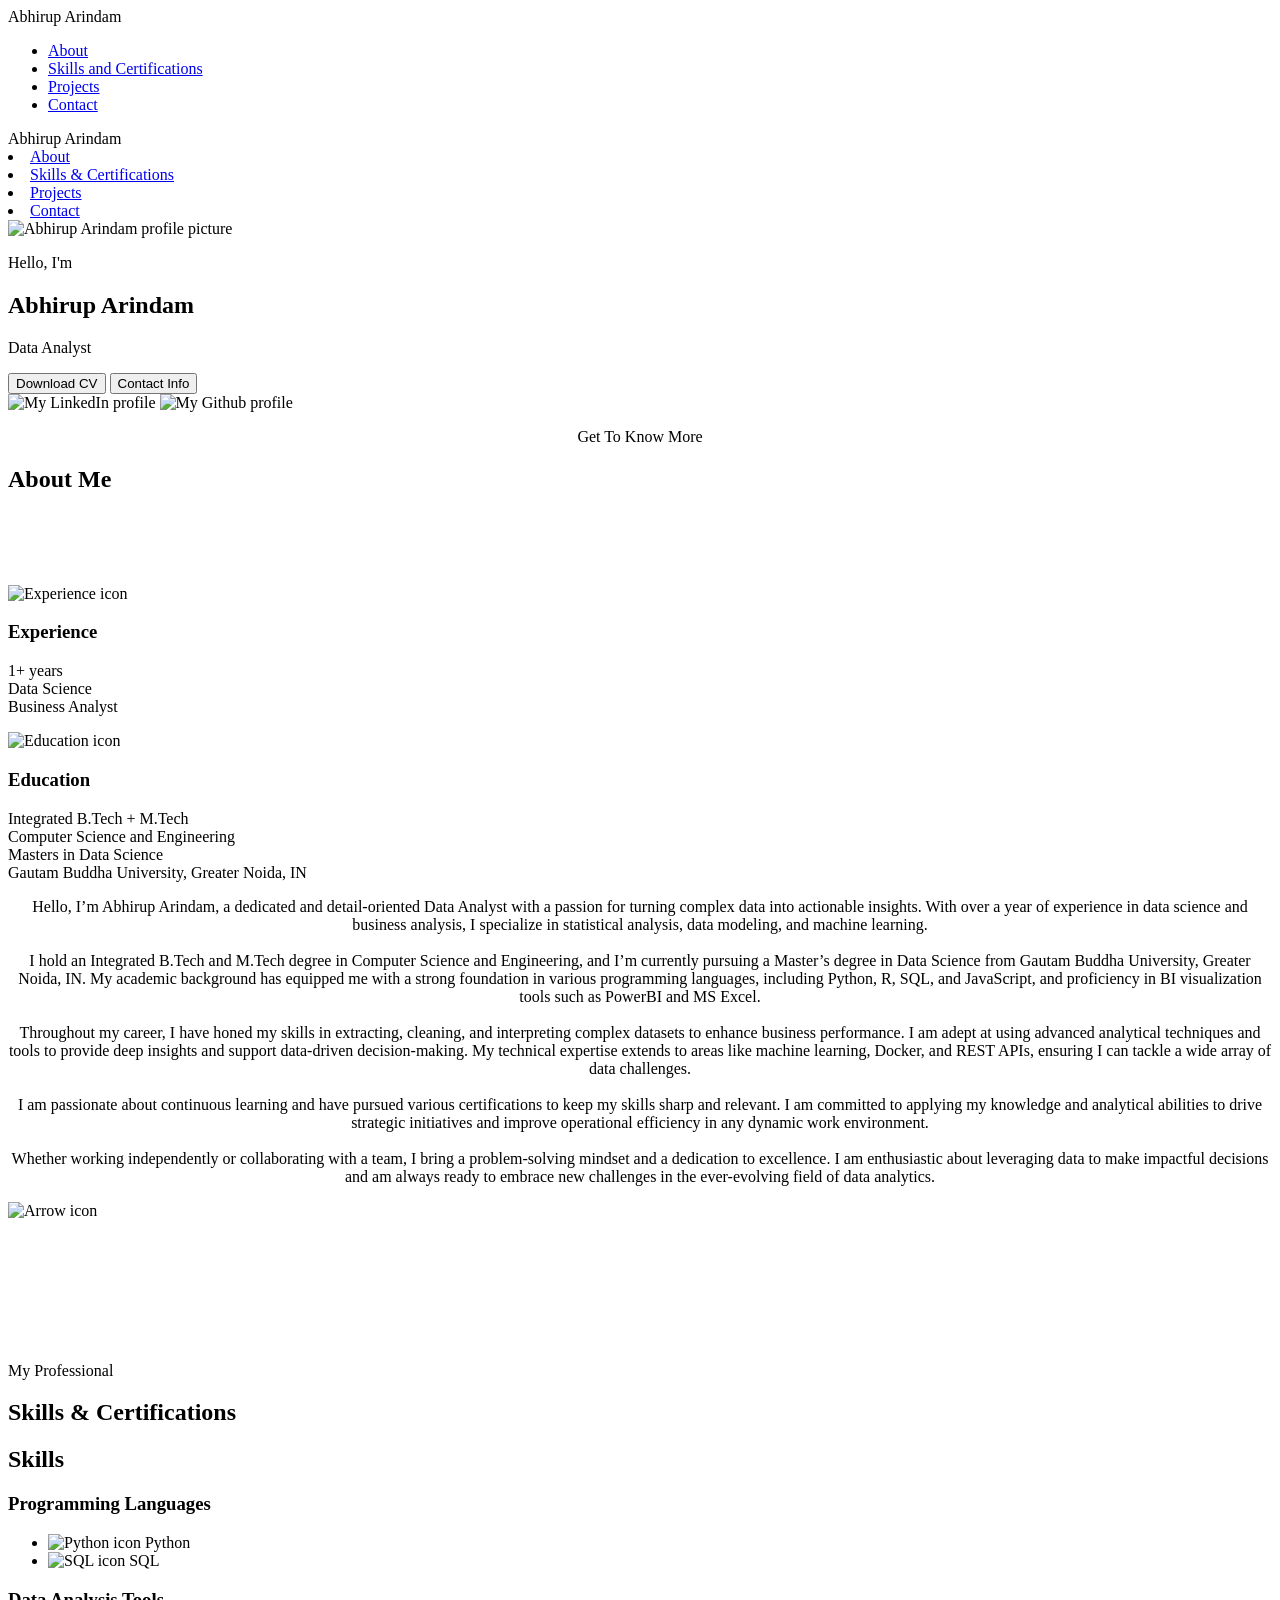
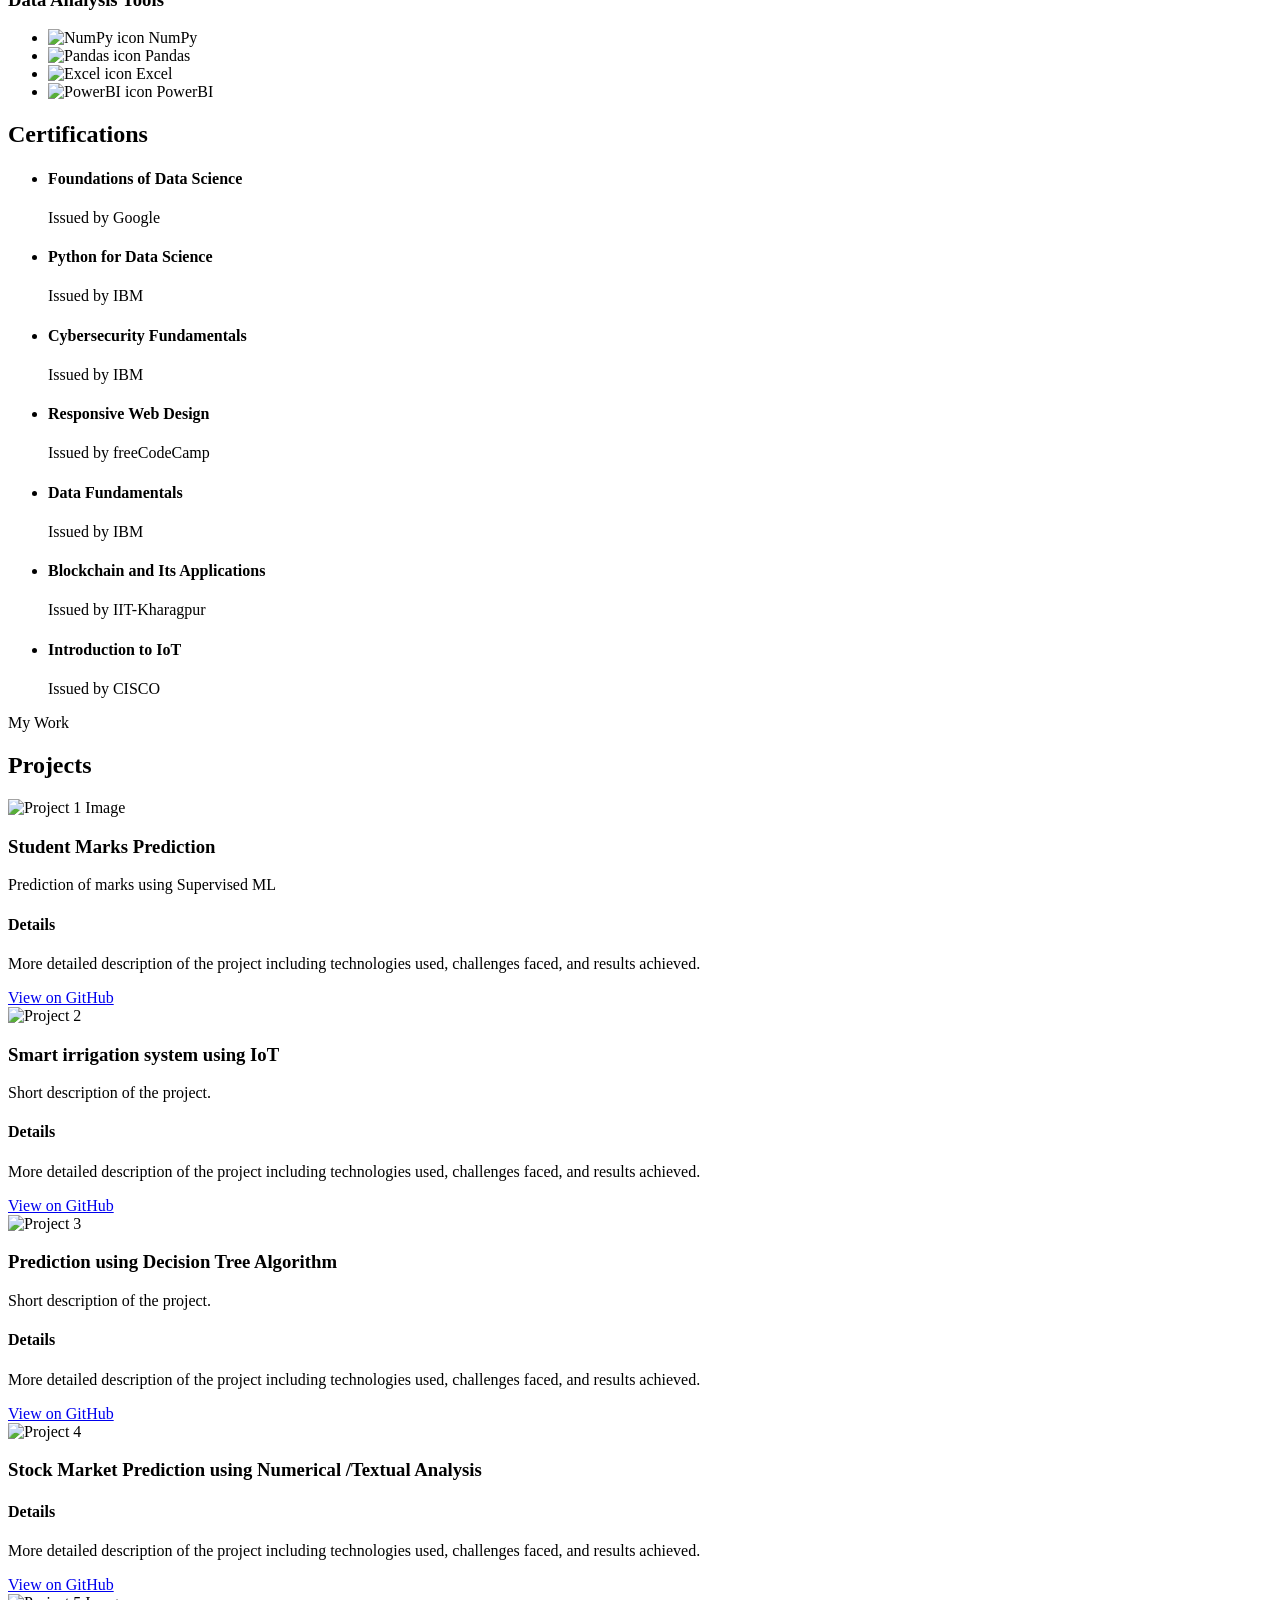
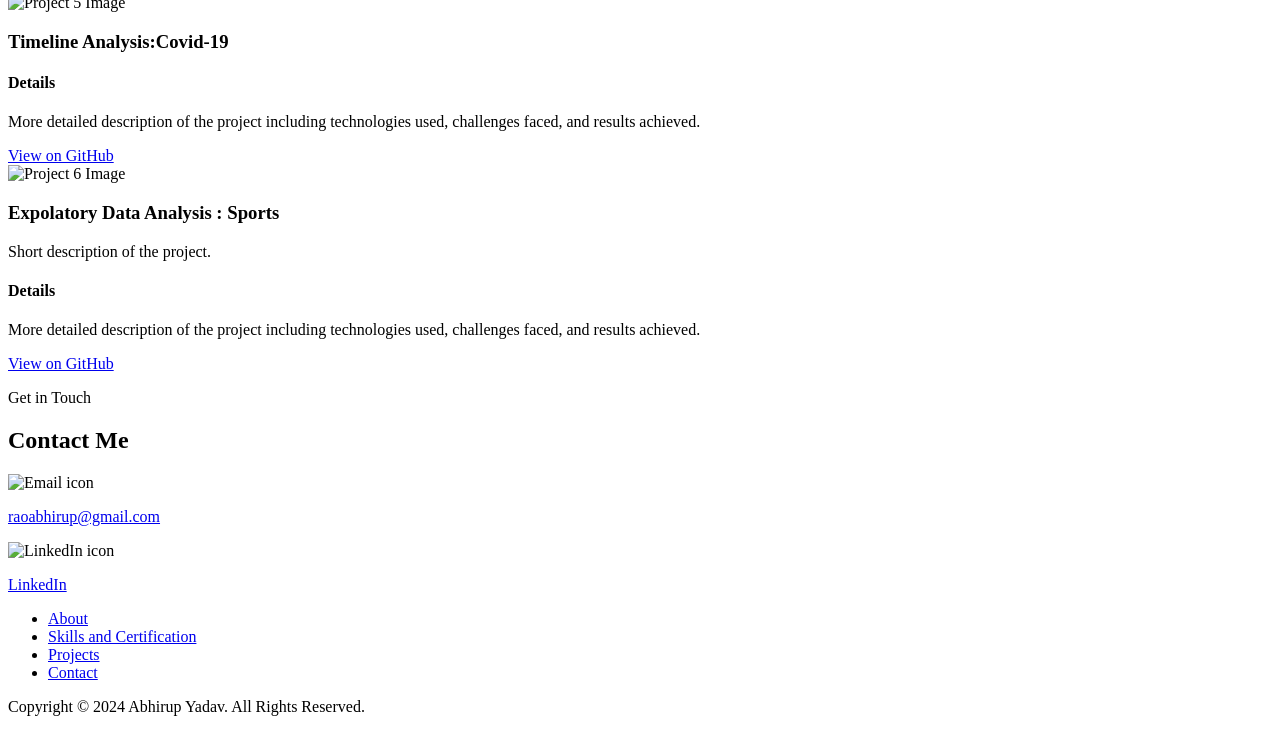
==== index.html @ b11154c9 "update" ====
<!DOCTYPE html>
<html lang="en">
  <head>
    <meta charset="UTF-8" />
    <meta http-equiv="X-UA-Compatible" content="IE=edge" />
    <meta name="viewport" content="width=device-width, initial-scale=1.0" />
    <title>Abhirup Arindam - Portfolio</title>
    <link rel="icon" type="image/x-icon" href="/assets/apple-touch-icon.ico">
    <link rel="stylesheet" href="style.css" />
    <link rel="stylesheet" href="mediaqueries.css" />
  </head>
  <body>
    <nav id="desktop-nav">
      <div class="logo">Abhirup Arindam</div>
      <div>
        <ul class="nav-links">
          <li><a href="#about">About</a></li>
          <li><a href="#skills-certifications">Skills and Certifications</a></li>
          <li><a href="#projects">Projects</a></li>
          <li><a href="#contact">Contact</a></li>
        </ul>
      </div>
    </nav>
    <nav id="hamburger-nav">
      <div class="logo">Abhirup Arindam</div>
      <div class="hamburger-menu">
        <div class="hamburger-icon" onclick="toggleMenu()">
          <span></span>
          <span></span>
          <span></span>
        </div>
        <div class="menu-links">
          <li><a href="#about" onclick="toggleMenu()">About</a></li>
          <li><a href="#skills-certifications" onclick="toggleMenu()">Skills & Certifications</a></li>
          <li><a href="#projects" onclick="toggleMenu()">Projects</a></li>
          <li><a href="#contact" onclick="toggleMenu()">Contact</a></li>
        </div>
      </div>
    </nav>
    <section id="profile">
      <div class="section__pic-container">
        <img
          src="./assets/Abhirup.jpg"
          alt="Abhirup Arindam profile picture"
        />
      </div>
      <div class="section__text">
        <p class="section__text__p1">Hello, I'm</p>
        <h1 class="title">Abhirup Arindam</h1>
        <p class="section__text__p2">Data Analyst</p>
        <div class="btn-container">
          <button
            class="btn btn-color-2"
            onclick="window.open('./assets/Abhirup-Resume.pdf')"
          >
            Download CV
          </button>
          <button class="btn btn-color-1" onclick="location.href='./#contact'">
            Contact Info
          </button>
        </div>
        <div id="socials-container">
          <img
            src="./assets/linkedin.png"
            alt="My LinkedIn profile"
            class="icon"
            onclick="location.href='https://www.linkedin.com/in/abhirup-y'"
          />
          <img
            src="./assets/github.png"
            alt="My Github profile"
            class="icon"
            onclick="location.href='https://github.com/abhirup-y'"
          />
        </div>
      </div>
    </section>
    <section id="about">
      <p class="section__text__p1" style="text-align: center;">Get To Know More</p>
      <h1 class="title">About Me</h1>
      <br> </br>
      <br> </br>
      <div class="section-container">
        <div class="about-details-container">
          <div class="about-containers">
            <div class="details-container">
              <img
                src="./assets/experience.png"
                alt="Experience icon"
                class="icon"
              />
              <h3>Experience</h3>
              <p>
                1+ years<br />Data Science<br />Business Analyst
              </p>
            </div>
            <div class="details-container">
              <img
                src="./assets/education.png"
                alt="Education icon"
                class="icon"
              />
              <h3>Education</h3>
              <p>
                Integrated B.Tech + M.Tech<br />Computer Science and Engineering<br />
                Masters in Data Science <br /> Gautam Buddha University, Greater Noida, IN
              </p>
            </div>
          </div>
          <div class="text-container">
            <p style="text-align: center;">
              Hello, I’m Abhirup Arindam, a dedicated and detail-oriented Data Analyst with a passion for turning complex data into actionable insights. With over a year of experience in data science and business analysis, I specialize in statistical analysis, data modeling, and machine learning.
              <br> </br>
              I hold an Integrated B.Tech and M.Tech degree in Computer Science and Engineering, and I’m currently pursuing a Master’s degree in Data Science from Gautam Buddha University, Greater Noida, IN. My academic background has equipped me with a strong foundation in various programming languages, including Python, R, SQL, and JavaScript, and proficiency in BI visualization tools such as PowerBI and MS Excel.

             <br> </br>
              Throughout my career, I have honed my skills in extracting, cleaning, and interpreting complex datasets to enhance business performance. I am adept at using advanced analytical techniques and tools to provide deep insights and support data-driven decision-making. My technical expertise extends to areas like machine learning, Docker, and REST APIs, ensuring I can tackle a wide array of data challenges.

             <br> </br>
             I am passionate about continuous learning and have pursued various certifications to keep my skills sharp and relevant. I am committed to applying my knowledge and analytical abilities to drive strategic initiatives and improve operational efficiency in any dynamic work environment.

             <br> </br>Whether working independently or collaborating with a team, I bring a problem-solving mindset and a dedication to excellence. I am enthusiastic about leveraging data to make impactful decisions and am always ready to embrace new challenges in the ever-evolving field of data analytics.
             
            </p>
          </div>
        </div>
      </div>
      <img
        src="./assets/arrow.png"
        alt="Arrow icon"
        class="icon arrow"
        onclick="location.href='./#experience'"
      />
    </section>
    <br>
    <br>
    <br> </br>
    <br> </br>
    <br>
    <section id="skills-certifications">
      <p class="section__text__p1">My Professional</p>
      <h1 class="title">Skills & Certifications</h1>
      <div class="skills-certifications-container">
        <div class="skills-container">
          <h2 class="section-sub-title">Skills</h2>
          <div class="skill-category">
            <h3 class="skill-category-title">Programming Languages</h3>
            <ul class="skill-list">
              <li>
                <img src="./assets/python.png" alt="Python icon" class="icon" />
                <span>Python</span>
              </li>
              
              <li>
                <img src="./assets/sql.png" alt="SQL icon" class="icon" />
                <span>SQL</span>
              </li>
              
            </ul>
          </div>
          <div class="skill-category">
            <h3 class="skill-category-title">Data Analysis Tools</h3>
            <ul class="skill-list">
              <li>
                <img src="./assets/numpy.png" alt="NumPy icon" class="icon" />
                <span>NumPy</span>
              </li>
              <li>
                <img src="./assets/aaaa.png" alt="Pandas icon" class="icon" />
                <span>Pandas</span>
              </li>
              <li>
                <img src="./assets/excel.png" alt="Excel icon" class="icon" />
                <span>Excel</span>
              </li>
              <li>
                <img src="./assets/powerbi.png" alt="PowerBI icon" class="icon" />
                <span>PowerBI</span>
              </li>
            </ul>
          </div>
          
        </div>
        <div class="certifications-container">
          <h2 class="section-sub-title">Certifications</h2>
          <ul class="certification-list">
            <li>

              <div class="certification-details">
                <h4>Foundations of Data Science</h4>
                <p>Issued by Google</p>
              </div>
            </li>
            <li>

              <div class="certification-details">
                <h4> Python for Data Science </h4>
                <p>Issued by IBM</p>
              </div>
            </li>
            <li>

              <div class="certification-details">
                <h4>Cybersecurity Fundamentals </h4>
                <p>Issued by IBM</p>
              </div>
            </li>
            <li>
              
              <div class="certification-details">
                <h4>Responsive Web Design</h4>
                <p>Issued by freeCodeCamp</p>
              </div>
            </li>
            <li>
              
              <div class="certification-details">
                <h4>Data Fundamentals</h4>
                <p>Issued by IBM</p>
              </div>
            </li>
            <li>
              
              <div class="certification-details">
                <h4>Blockchain and Its Applications</h4>
                <p>Issued by IIT-Kharagpur</p>
              </div>
            </li>
            <li>
              
              <div class="certification-details">
                <h4>Introduction to IoT</h4>
                <p>Issued by CISCO</p>
              </div>
            </li>
          </ul>
        </div>
      </div>
    </section>
    
    <section id="projects">
      <p class="section__text__p1">My Work</p>
      <h1 class="title">Projects</h1>
      <div class="projects-container">
        <div class="project-card" onclick="toggleDetails(this)">
          <div class="project-front">
            <img src="./assets/marks.jpg" alt="Project 1 Image" class="project-image" />
            <h3>Student Marks Prediction</h3>
            <p>Prediction of marks using Supervised ML</p>
          </div>
          <div class="project-back">
            <h4>Details</h4>
            <p>More detailed description of the project including technologies used, challenges faced, and results achieved.</p>
            <a href="https://github.com/abhirup-y/Data-Analysis/tree/5fad62b343d143fc19af188160be04f1dd97cfd1/Student%20Marks%20Prediction" target="_blank">View on GitHub</a>
          </div>
        </div>
        <div class="project-card" onclick="toggleDetails(this)">
          <div class="project-front">
            <img src="./assets/iot.jpg" alt="Project 2" class="project-image" />
            <h3>Smart irrigation system using IoT</h3>
            <p>Short description of the project.</p>
          </div>
          <div class="project-back">
            <h4>Details</h4>
            <p>More detailed description of the project including technologies used, challenges faced, and results achieved.</p>
            <a href="https://github.com/yourusername/project2" target="_blank">View on GitHub</a>
          </div>
        </div>
        <div class="project-card" onclick="toggleDetails(this)">
          <div class="project-front">
            <img src="./assets/decisiontree.jpg" alt="Project 3" class="project-image" />
            <h3>Prediction using Decision Tree Algorithm</h3>
            <p>Short description of the project.</p>
          </div>
          <div class="project-back">
            <h4>Details</h4>
            <p>More detailed description of the project including technologies used, challenges faced, and results achieved.</p>
            <a href="https://github.com/yourusername/project3" target="_blank">View on GitHub</a>
          </div>
        </div>
        <div class="project-card" onclick="toggleDetails(this)">
          <div class="project-front">
            <img src="./assets/stock.jpeg" alt="Project 4" class="project-image" />
            <h3>Stock Market Prediction using Numerical /Textual Analysis</h3>
            <p></p>
          </div>
          <div class="project-back">
            <h4>Details</h4>
            <p>More detailed description of the project including technologies used, challenges faced, and results achieved.</p>
            <a href="https://github.com/yourusername/project4" target="_blank">View on GitHub</a>
          </div>
        </div>
        <div class="project-card" onclick="toggleDetails(this)">
          <div class="project-front">
            <img src="./assets/covid.jpg" alt="Project 5 Image" class="project-image" />
            <h3>Timeline Analysis:Covid-19</h3>
            <p></p>
          </div>
          <div class="project-back">
            <h4>Details</h4>
            <p>More detailed description of the project including technologies used, challenges faced, and results achieved.</p>
            <a href="https://github.com/yourusername/project5" target="_blank">View on GitHub</a>
          </div>
        </div>
        <div class="project-card" onclick="toggleDetails(this)">
          <div class="project-front">
            <img src="./assets/sports.png" alt="Project 6 Image" class="project-image" />
            <h3>Expolatory Data Analysis : Sports</h3>
            <p>Short description of the project.</p>
          </div>
          <div class="project-back">
            <h4>Details</h4>
            <p>More detailed description of the project including technologies used, challenges faced, and results achieved.</p>
            <a href="https://github.com/yourusername/project6" target="_blank">View on GitHub</a>
          </div>
        </div>
        <!-- Add more project cards as needed -->
      </div>
    </section>
    
    
    </section>
    <section id="contact">
      <p class="section__text__p1">Get in Touch</p>
      <h1 class="title">Contact Me</h1>
      <div class="contact-info-upper-container">
        <div class="contact-info-container">
          <img
            src="./assets/email.png"
            alt="Email icon"
            class="icon contact-icon email-icon"
          />
          <p><a href="mailto:raoabhirup@gmail.com">raoabhirup@gmail.com</a></p>
        </div>
        <div class="contact-info-container">
          <img
            src="./assets/linkedin.png"
            alt="LinkedIn icon"
            class="icon contact-icon"
          />
          <p>
            <a href="https://www.linkedin.com/in/abhirup-y"
              >LinkedIn</a
            >
          </p>
        </div>
      </div>
    </section>
    <footer>
      <nav>
        <div class="nav-links-container">
          <ul class="nav-links">
            <li><a href="#about">About</a></li>
            <li><a href="#skills-certifications">Skills and Certification</a></li>
            <li><a href="#projects">Projects</a></li>
            <li><a href="#contact">Contact</a></li>
          </ul>
        </div>
      </nav>
      <p>Copyright &#169; 2024 Abhirup Yadav. All Rights Reserved.</p>
    </footer>
    <script src="script.js"></script>
    <script>
      function toggleMenu() {
        document.querySelector('.hamburger-menu').classList.toggle('open');
      }
      
      function toggleDetails(element) {
        element.classList.toggle('flipped');
      }
    </script>
  </body>
</html>
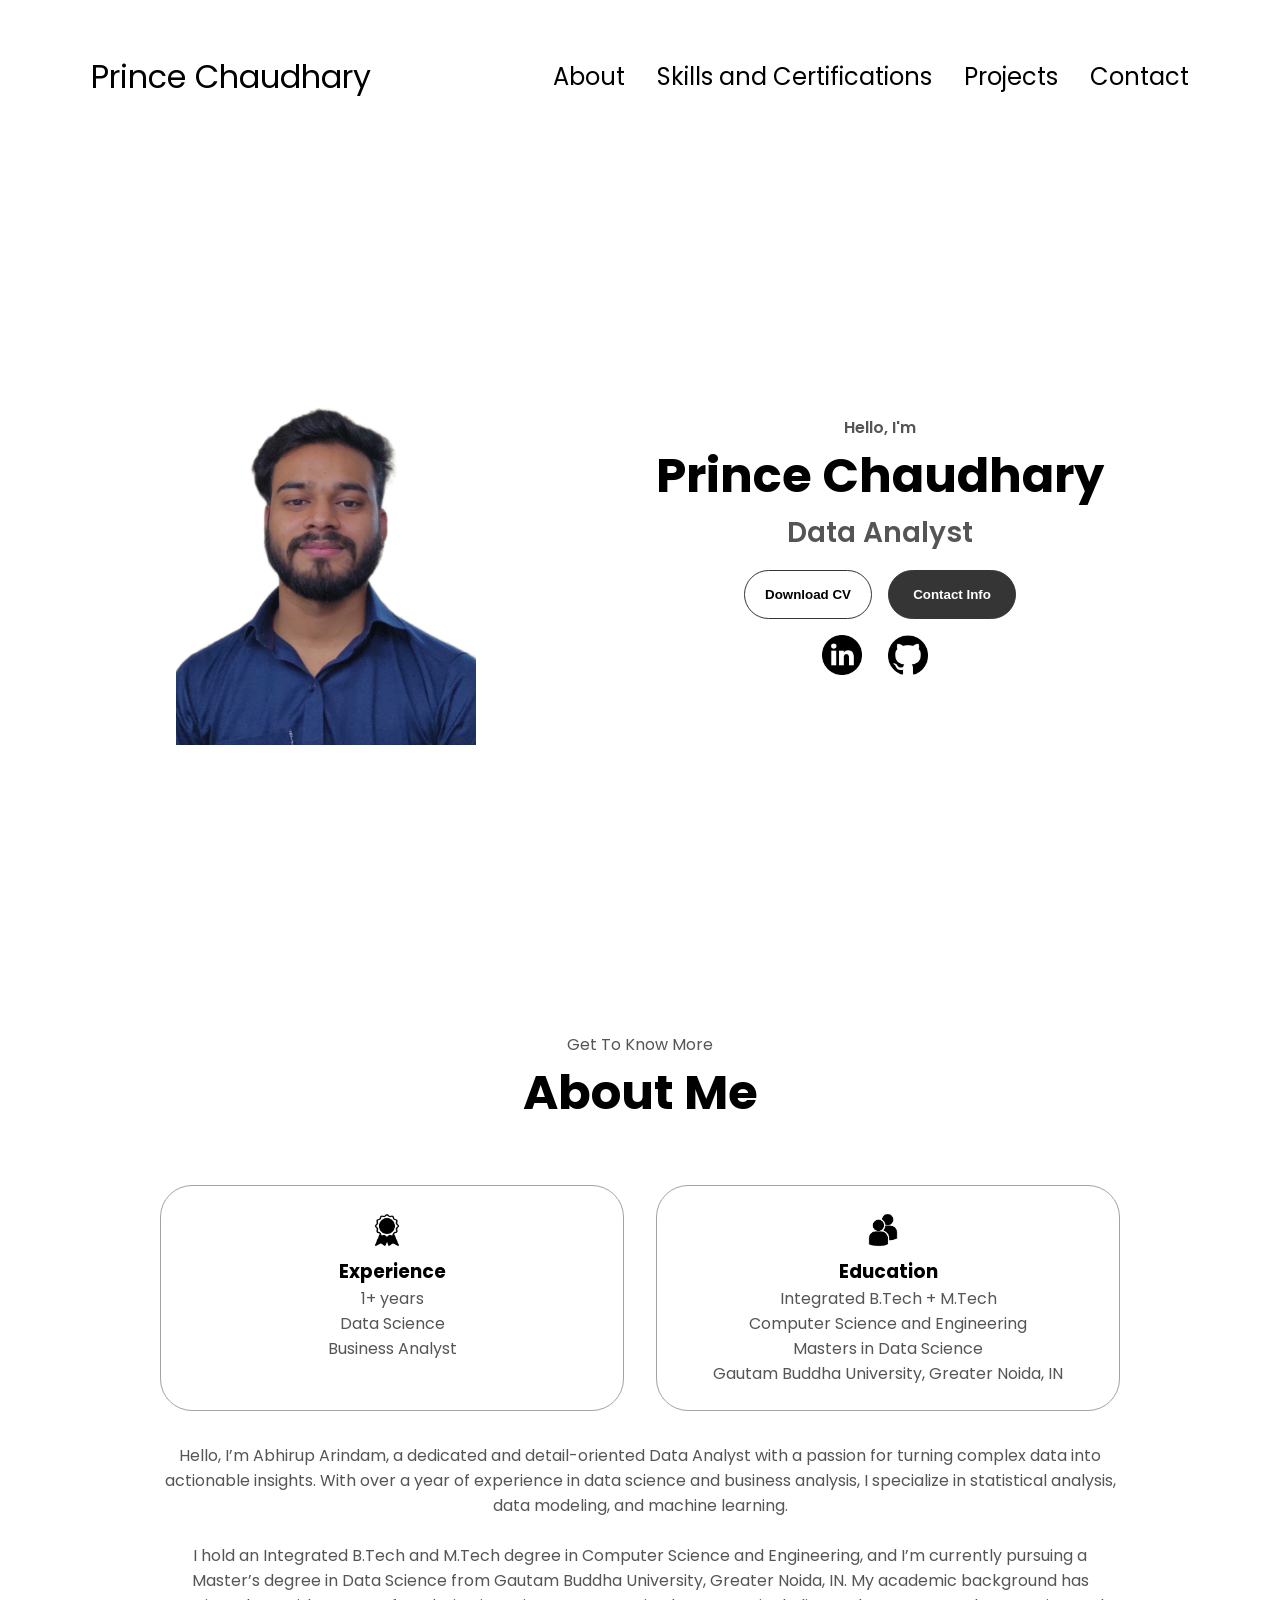
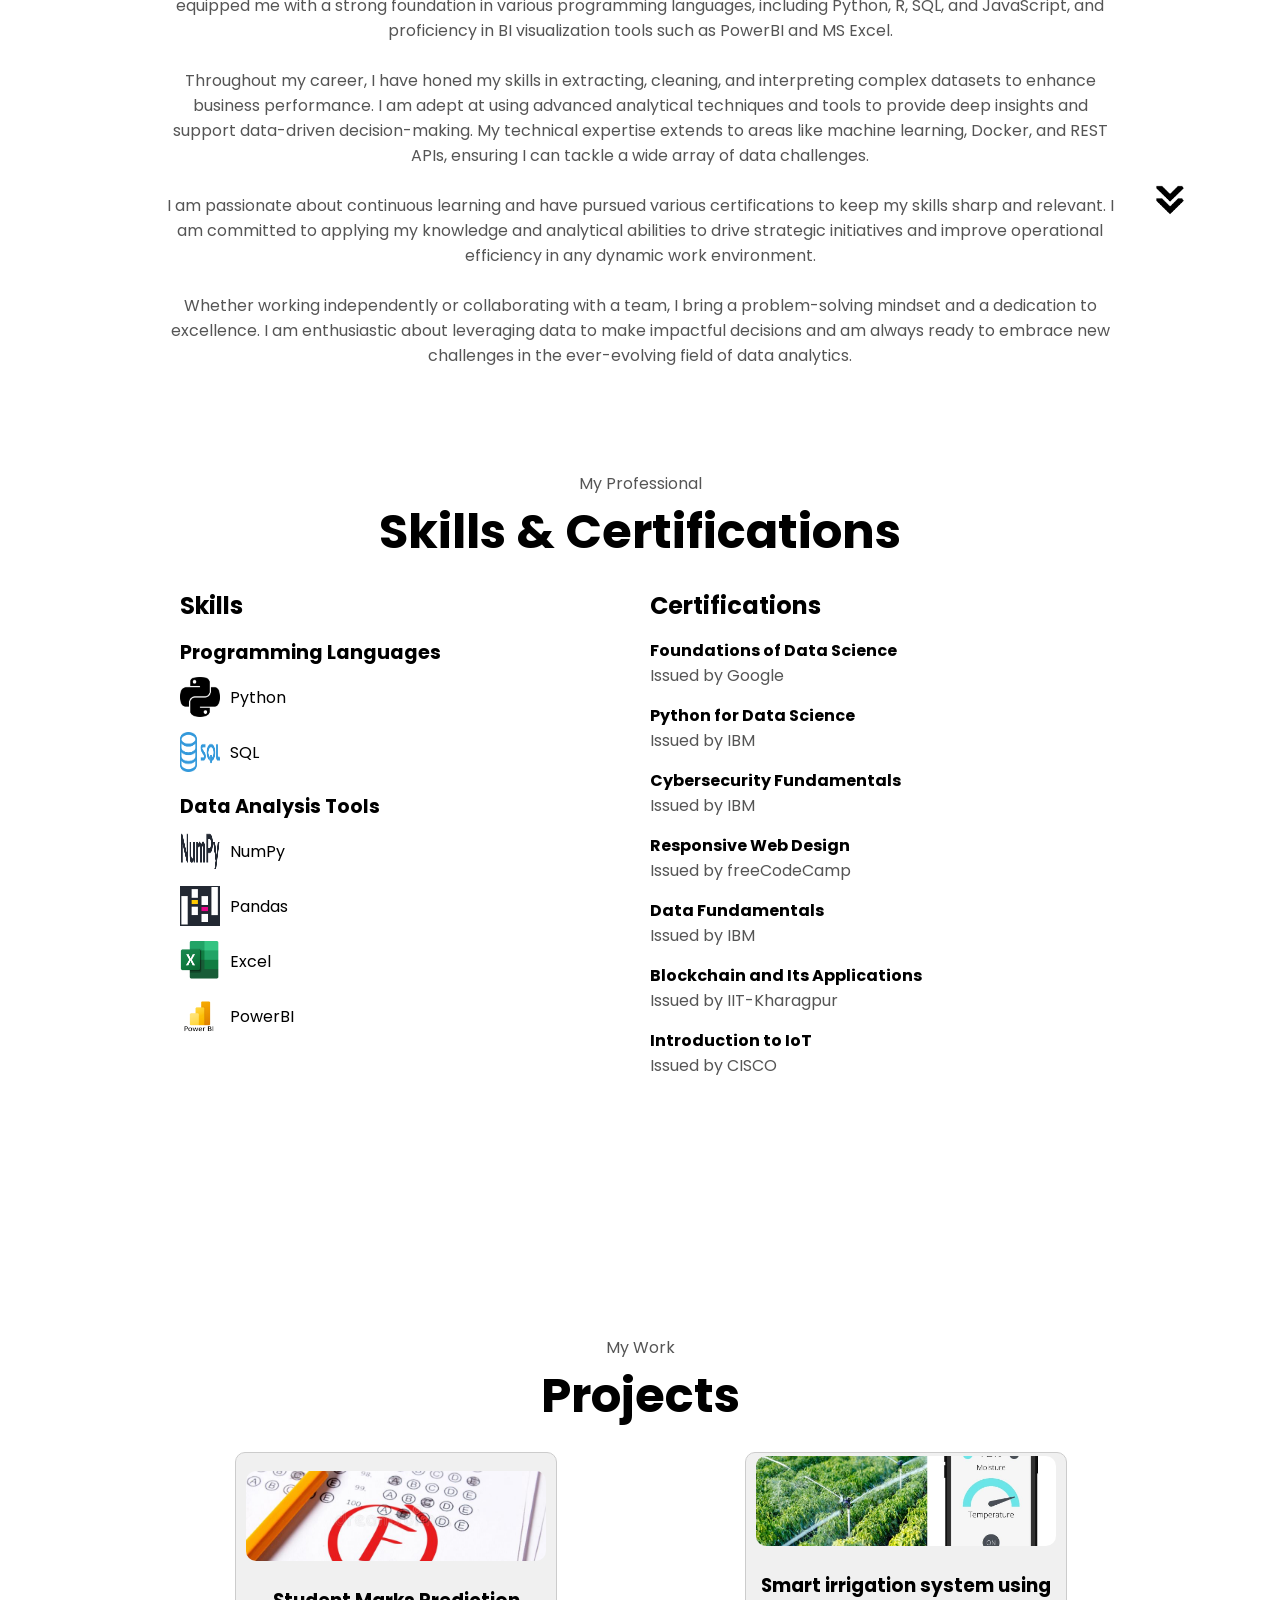
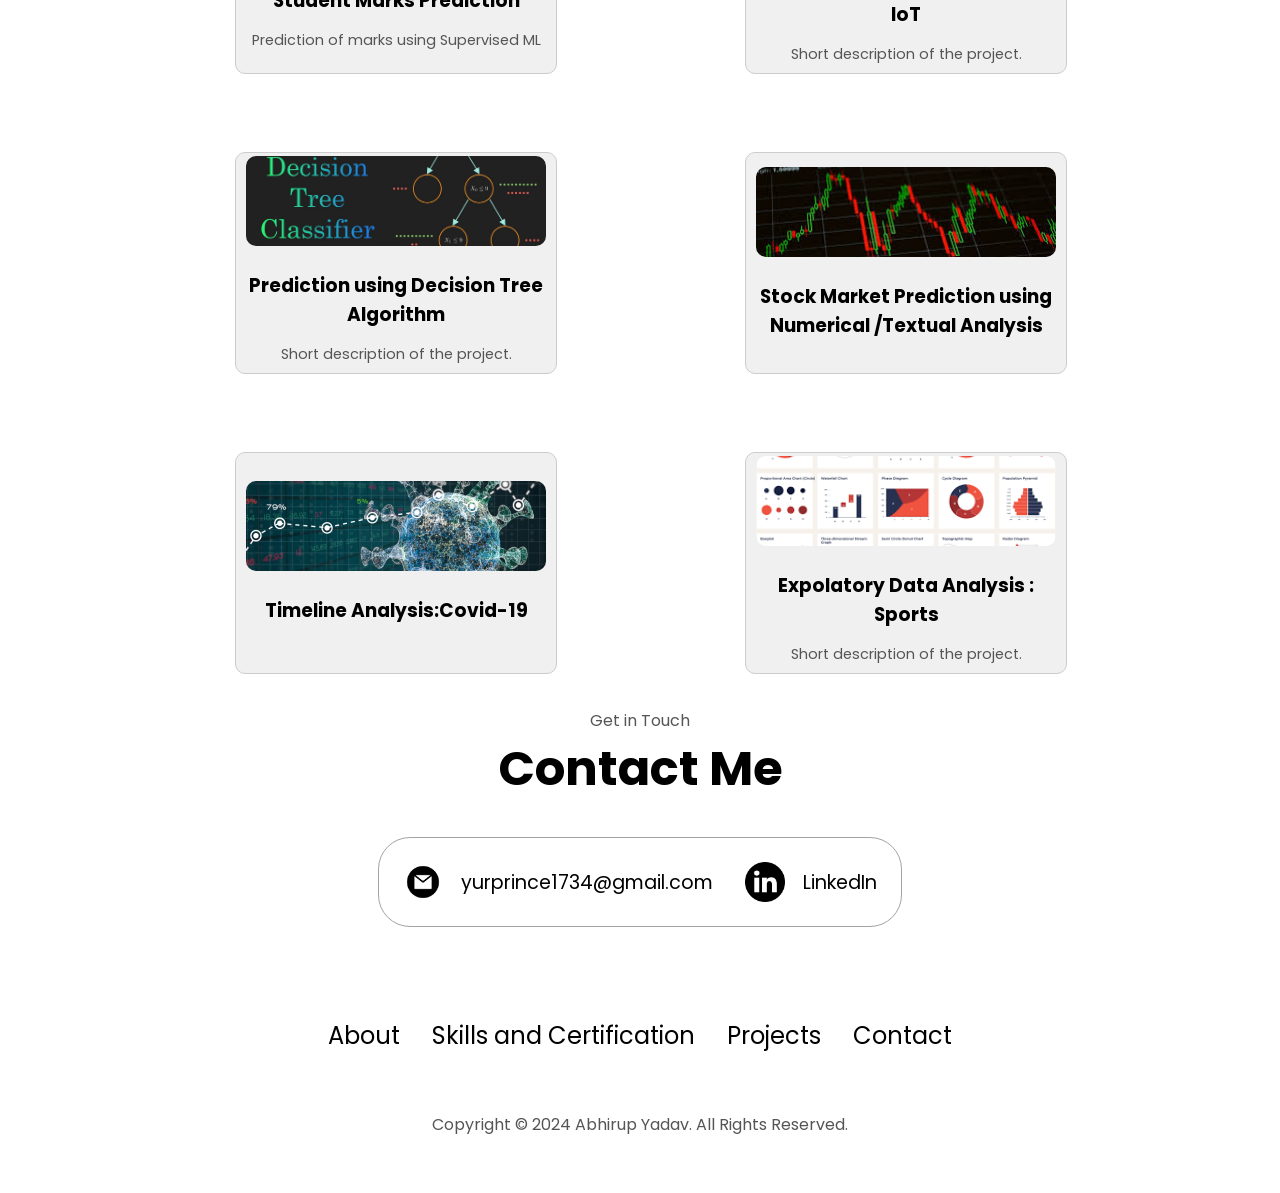
==== commit 98093446: "new" ====
--- a/index.html
+++ b/index.html
@@ -4,14 +4,14 @@
     <meta charset="UTF-8" />
     <meta http-equiv="X-UA-Compatible" content="IE=edge" />
     <meta name="viewport" content="width=device-width, initial-scale=1.0" />
-    <title>Abhirup Arindam - Portfolio</title>
+    <title>Prince Chaudhary - Portfolio</title>
     <link rel="icon" type="image/x-icon" href="/assets/apple-touch-icon.ico">
     <link rel="stylesheet" href="style.css" />
     <link rel="stylesheet" href="mediaqueries.css" />
   </head>
   <body>
     <nav id="desktop-nav">
-      <div class="logo">Abhirup Arindam</div>
+      <div class="logo">Prince Chaudhary</div>
       <div>
         <ul class="nav-links">
           <li><a href="#about">About</a></li>
@@ -22,7 +22,7 @@
       </div>
     </nav>
     <nav id="hamburger-nav">
-      <div class="logo">Abhirup Arindam</div>
+      <div class="logo">Prince Chaudhary</div>
       <div class="hamburger-menu">
         <div class="hamburger-icon" onclick="toggleMenu()">
           <span></span>
@@ -46,7 +46,7 @@
       </div>
       <div class="section__text">
         <p class="section__text__p1">Hello, I'm</p>
-        <h1 class="title">Abhirup Arindam</h1>
+        <h1 class="title">Prince Chaudhary</h1>
         <p class="section__text__p2">Data Analyst</p>
         <div class="btn-container">
           <button
@@ -330,7 +330,7 @@
             alt="Email icon"
             class="icon contact-icon email-icon"
           />
-          <p><a href="mailto:raoabhirup@gmail.com">raoabhirup@gmail.com</a></p>
+          <p><a href="mailto:raoabhirup@gmail.com">yurprince1734@gmail.com</a></p>
         </div>
         <div class="contact-info-container">
           <img
--- a/style.css
+++ b/style.css
@@ -0,0 +1,556 @@
+/* GENERAL */
+
+@import url("https://fonts.googleapis.com/css2?family=Poppins:wght@300;400;500;600&display=swap");
+
+* {
+  margin: 0;
+  padding: 0;
+}
+
+body {
+  font-family: "Poppins", sans-serif;
+}
+
+html {
+  scroll-behavior: smooth;
+}
+
+p {
+  color: rgb(85, 85, 85);
+}
+
+/* TRANSITION */
+
+a,
+.btn {
+  transition: all 300ms ease;
+}
+
+/* DESKTOP NAV */
+
+nav,
+.nav-links {
+  display: flex;
+}
+
+nav {
+  justify-content: space-around;
+  align-items: center;
+  height: 17vh;
+}
+
+.nav-links {
+  gap: 2rem;
+  list-style: none;
+  font-size: 1.5rem;
+}
+
+a {
+  color: black;
+  text-decoration: none;
+  text-decoration-color: white;
+}
+
+a:hover {
+  color: grey;
+  text-decoration: underline;
+  text-underline-offset: 1rem;
+  text-decoration-color: rgb(181, 181, 181);
+}
+
+.logo {
+  font-size: 2rem;
+}
+
+.logo:hover {
+  cursor: default;
+}
+
+/* HAMBURGER MENU */
+
+#hamburger-nav {
+  display: none;
+}
+
+.hamburger-menu {
+  position: relative;
+  display: inline-block;
+}
+
+.hamburger-icon {
+  display: flex;
+  flex-direction: column;
+  justify-content: space-between;
+  height: 24px;
+  width: 30px;
+  cursor: pointer;
+}
+
+.hamburger-icon span {
+  width: 100%;
+  height: 2px;
+  background-color: black;
+  transition: all 0.3 ease-in-out;
+}
+
+.menu-links {
+  position: absolute;
+  top: 100%;
+  right: 0;
+  background-color: white;
+  width: fit-content;
+  max-height: 0;
+  overflow: hidden;
+  transition: all 0.3 ease-in-out;
+}
+
+.menu-links a {
+  display: block;
+  padding: 10px;
+  text-align: center;
+  font-size: 1.5rem;
+  color: black;
+  text-decoration: none;
+  transition: all 0.3 ease-in-out;
+}
+
+.menu-links li {
+  list-style: none;
+}
+
+.menu-links.open {
+  max-height: 300px;
+}
+
+.hamburger-icon.open span:first-child {
+  transform: rotate(45deg) translate(10px, 5px);
+}
+
+.hamburger-icon.open span:nth-child(2) {
+  opacity: 0;
+}
+
+.hamburger-icon.open span:last-child {
+  transform: rotate(-45deg) translate(10px, -5px);
+}
+
+.hamburger-icon span:first-child {
+  transform: none;
+}
+
+.hamburger-icon span:first-child {
+  opacity: 1;
+}
+
+.hamburger-icon span:first-child {
+  transform: none;
+}
+
+/* SECTIONS */
+
+section {
+  padding-top: 4vh;
+  height: 96vh;
+  margin: 0 10rem;
+  box-sizing: border-box;
+  min-height: fit-content;
+}
+
+.section-container {
+  display: flex;
+}
+
+/* PROFILE SECTION */
+
+#profile {
+  display: flex;
+  justify-content: center;
+  gap: 5rem;
+  height: 80vh;
+}
+
+.section__pic-container {
+  display: flex;
+  height: 400px;
+  width: 400px;
+  margin: auto 0;
+}
+
+.section__text {
+  align-self: center;
+  text-align: center;
+}
+
+.section__text p {
+  font-weight: 600;
+}
+
+.section__text__p1 {
+  text-align: center;
+}
+
+.section__text__p2 {
+  font-size: 1.75rem;
+  margin-bottom: 1rem;
+}
+
+.title {
+  font-size: 3rem;
+  text-align: center;
+}
+
+#socials-container {
+  display: flex;
+  justify-content: center;
+  margin-top: 1rem;
+  gap: 1rem;
+}
+
+/* ICONS */
+
+.icon {
+  cursor: pointer;
+  height: 2rem;
+  
+}
+
+/* BUTTONS */
+
+.btn-container {
+  display: flex;
+  justify-content: center;
+  gap: 1rem;
+}
+
+.btn {
+  font-weight: 600;
+  transition: all 300ms ease;
+  padding: 1rem;
+  width: 8rem;
+  border-radius: 2rem;
+}
+
+.btn-color-1,
+.btn-color-2 {
+  border: rgb(53, 53, 53) 0.1rem solid;
+}
+
+.btn-color-1:hover,
+.btn-color-2:hover {
+  cursor: pointer;
+}
+
+.btn-color-1,
+.btn-color-2:hover {
+  background: rgb(53, 53, 53);
+  color: white;
+}
+
+.btn-color-1:hover {
+  background: rgb(0, 0, 0);
+}
+
+.btn-color-2 {
+  background: none;
+}
+
+.btn-color-2:hover {
+  border: rgb(255, 255, 255) 0.1rem solid;
+}
+
+.btn-container {
+  gap: 1rem;
+}
+
+/* ABOUT SECTION */
+
+#about {
+  position: relative;
+}
+
+.about-containers {
+  gap: 2rem;
+  margin-bottom: 2rem;
+  margin-top: 2rem;
+}
+
+.about-details-container {
+  justify-content: center;
+  flex-direction: column;
+}
+
+.about-containers,
+.about-details-container {
+  display: flex;
+}
+
+.about-pic {
+  border-radius: 2rem;
+}
+
+.arrow {
+  position: absolute;
+  right: -5rem;
+  bottom: 2.5rem;
+}
+
+.details-container {
+  padding: 1.5rem;
+  flex: 1;
+  background: white;
+  border-radius: 2rem;
+  border: rgb(53, 53, 53) 0.1rem solid;
+  border-color: rgb(163, 163, 163);
+  text-align: center;
+}
+
+.section-container {
+  gap: 4rem;
+  height: 80%;
+}
+
+.section__pic-container {
+  height: 400px;
+  width: 400px;
+  margin: auto 0;
+}
+
+/* EXPERIENCE SECTION */
+
+#experience {
+  position: relative;
+}
+
+.experience-sub-title {
+  color: rgb(85, 85, 85);
+  font-weight: 600;
+  font-size: 1.75rem;
+  margin-bottom: 2rem;
+}
+
+.experience-details-container {
+  display: flex;
+  justify-content: center;
+  flex-direction: column;
+}
+
+.article-container {
+  display: flex;
+  text-align: initial;
+  flex-wrap: wrap;
+  flex-direction: row;
+  gap: 2.5rem;
+  justify-content: space-around;
+}
+
+article {
+  display: flex;
+  width: 10rem;
+  justify-content: space-around;
+  gap: 0.5rem;
+}
+
+article .icon {
+  cursor: default;
+}
+
+/* PROJECTS SECTION */
+
+#projects {
+  position: relative;
+}
+
+.color-container {
+  border-color: rgb(163, 163, 163);
+  background: rgb(250, 250, 250);
+}
+
+.project-img {
+  border-radius: 2rem;
+  width: 90%;
+  height: 90%;
+}
+
+.project-title {
+  margin: 1rem;
+  color: black;
+}
+
+.project-btn {
+  color: black;
+  border-color: rgb(163, 163, 163);
+}
+
+/* CONTACT */
+
+#contact {
+  display: flex;
+  justify-content: center;
+  flex-direction: column;
+  height: 70vh;
+}
+
+.contact-info-upper-container {
+  display: flex;
+  justify-content: center;
+  border-radius: 2rem;
+  border: rgb(53, 53, 53) 0.1rem solid;
+  border-color: rgb(163, 163, 163);
+  background: (250, 250, 250);
+  margin: 2rem auto;
+  padding: 0.5rem;
+}
+
+.contact-info-container {
+  display: flex;
+  align-items: center;
+  justify-content: center;
+  gap: 0.5rem;
+  margin: 1rem;
+}
+
+.contact-info-container p {
+  font-size: larger;
+}
+
+.contact-icon {
+  cursor: default;
+}
+
+.email-icon {
+  height: 2.5rem;
+}
+
+/* FOOTER SECTION */
+
+footer {
+  height: 26vh;
+  margin: 0 1rem;
+}
+
+footer p {
+  text-align: center;
+}
+
+.skills-certifications-container {
+  display: flex;
+  flex-wrap: wrap;
+  justify-content: space-between;
+  gap: 20px;
+  padding: 20px;
+}
+
+.skills-container,
+.certifications-container {
+  flex: 1;
+  min-width: 300px;
+}
+
+.section-sub-title {
+  font-size: 1.5em;
+  margin-bottom: 15px;
+}
+
+.skill-category {
+  margin-bottom: 20px;
+}
+
+.skill-category-title {
+  font-size: 1.2em;
+  margin-bottom: 10px;
+}
+
+.skill-list,
+.certification-list {
+  list-style: none;
+  padding: 0;
+}
+
+.skill-list li,
+.certification-list li {
+  display: flex;
+  align-items: center;
+  margin-bottom: 15px;
+}
+
+.icon {
+  width: 40px;
+  height: 40px;
+  margin-right: 10px;
+}
+
+.certification-details {
+  flex: 1;
+}
+
+.projects-container {
+  display: flex;
+  flex-wrap: wrap;
+  gap: 100px;
+  justify-content: space-around;
+  padding: 20px;
+}
+
+.project-card {
+  width: 300px;
+  height: 200px;
+  perspective: 1000px;
+  cursor: pointer;
+  position: relative;
+}
+
+.project-front,
+.project-back {
+  width: 100%;
+  height: 100%;
+  position: absolute;
+  backface-visibility: hidden;
+  transition: transform 0.6s;
+  display: flex;
+  flex-direction: column;
+  justify-content: center;
+  align-items: center;
+  text-align: center;
+  border: 1px solid #ccc;
+  border-radius: 10px;
+  padding: 10px;
+}
+
+.project-front {
+  background-color: #f0f0f0;
+}
+
+.project-back {
+  background-color: #ffffff;
+  transform: rotateY(180deg);
+}
+
+.project-card.flipped .project-front {
+  transform: rotateY(180deg);
+}
+
+.project-card.flipped .project-back {
+  transform: rotateY(0deg);
+}
+
+.project-card h3, .project-card h4 {
+  margin: 10px 0;
+}
+
+.project-card p {
+  font-size: 0.9em;
+  margin: 5px 0;
+}
+
+.project-card a {
+  margin-top: 10px;
+  text-decoration: none;
+  color: #0066cc;
+}
+.project-image {
+  width: 100%;
+  height: 90px;
+  object-fit: cover;
+  border-radius: 10px;
+  margin-bottom: 15px;
+}
--- a/mediaqueries.css
+++ b/mediaqueries.css
@@ -0,0 +1,103 @@
+@media screen and (max-width: 1400px) {
+  #profile {
+    height: 83vh;
+    margin-bottom: 6rem;
+  }
+  .about-containers {
+    flex-wrap: wrap;
+  }
+  #contact,
+  #projects {
+    height: fit-content;
+  }
+}
+
+@media screen and (max-width: 1200px) {
+  #desktop-nav {
+    display: none;
+  }
+  #hamburger-nav {
+    display: flex;
+  }
+  #experience,
+  .experience-details-container {
+    margin-top: 2rem;
+  }
+  #profile,
+  .section-container {
+    display: block;
+  }
+  .arrow {
+    display: none;
+  }
+  section,
+  .section-container {
+    height: fit-content;
+  }
+  section {
+    margin: 0 5%;
+  }
+  .section__pic-container {
+    width: 275px;
+    height: 275px;
+    margin: 0 auto 2rem;
+  }
+  .about-containers {
+    margin-top: 0;
+  }
+}
+
+@media screen and (max-width: 600px) {
+  #contact,
+  footer {
+    height: 40vh;
+  }
+  #profile {
+    height: 83vh;
+    margin-bottom: 0;
+  }
+  article {
+    font-size: 1rem;
+  }
+  footer nav {
+    height: fit-content;
+    margin-bottom: 2rem;
+  }
+  .about-containers,
+  .contact-info-upper-container,
+  .btn-container {
+    flex-wrap: wrap;
+  }
+  .contact-info-container {
+    margin: 0;
+  }
+  .contact-info-container p,
+  .nav-links li a {
+    font-size: 1rem;
+  }
+  .experience-sub-title {
+    font-size: 1.25rem;
+  }
+  .logo {
+    font-size: 1.5rem;
+  }
+  .nav-links {
+    flex-direction: column;
+    gap: 0.5rem;
+    text-align: center;
+  }
+  .section__pic-container {
+    width: auto;
+    height: 46vw;
+    justify-content: center;
+  }
+  .section__text__p2 {
+    font-size: 1.25rem;
+  }
+  .title {
+    font-size: 2rem;
+  }
+  .text-container {
+    text-align: justify;
+  }
+}
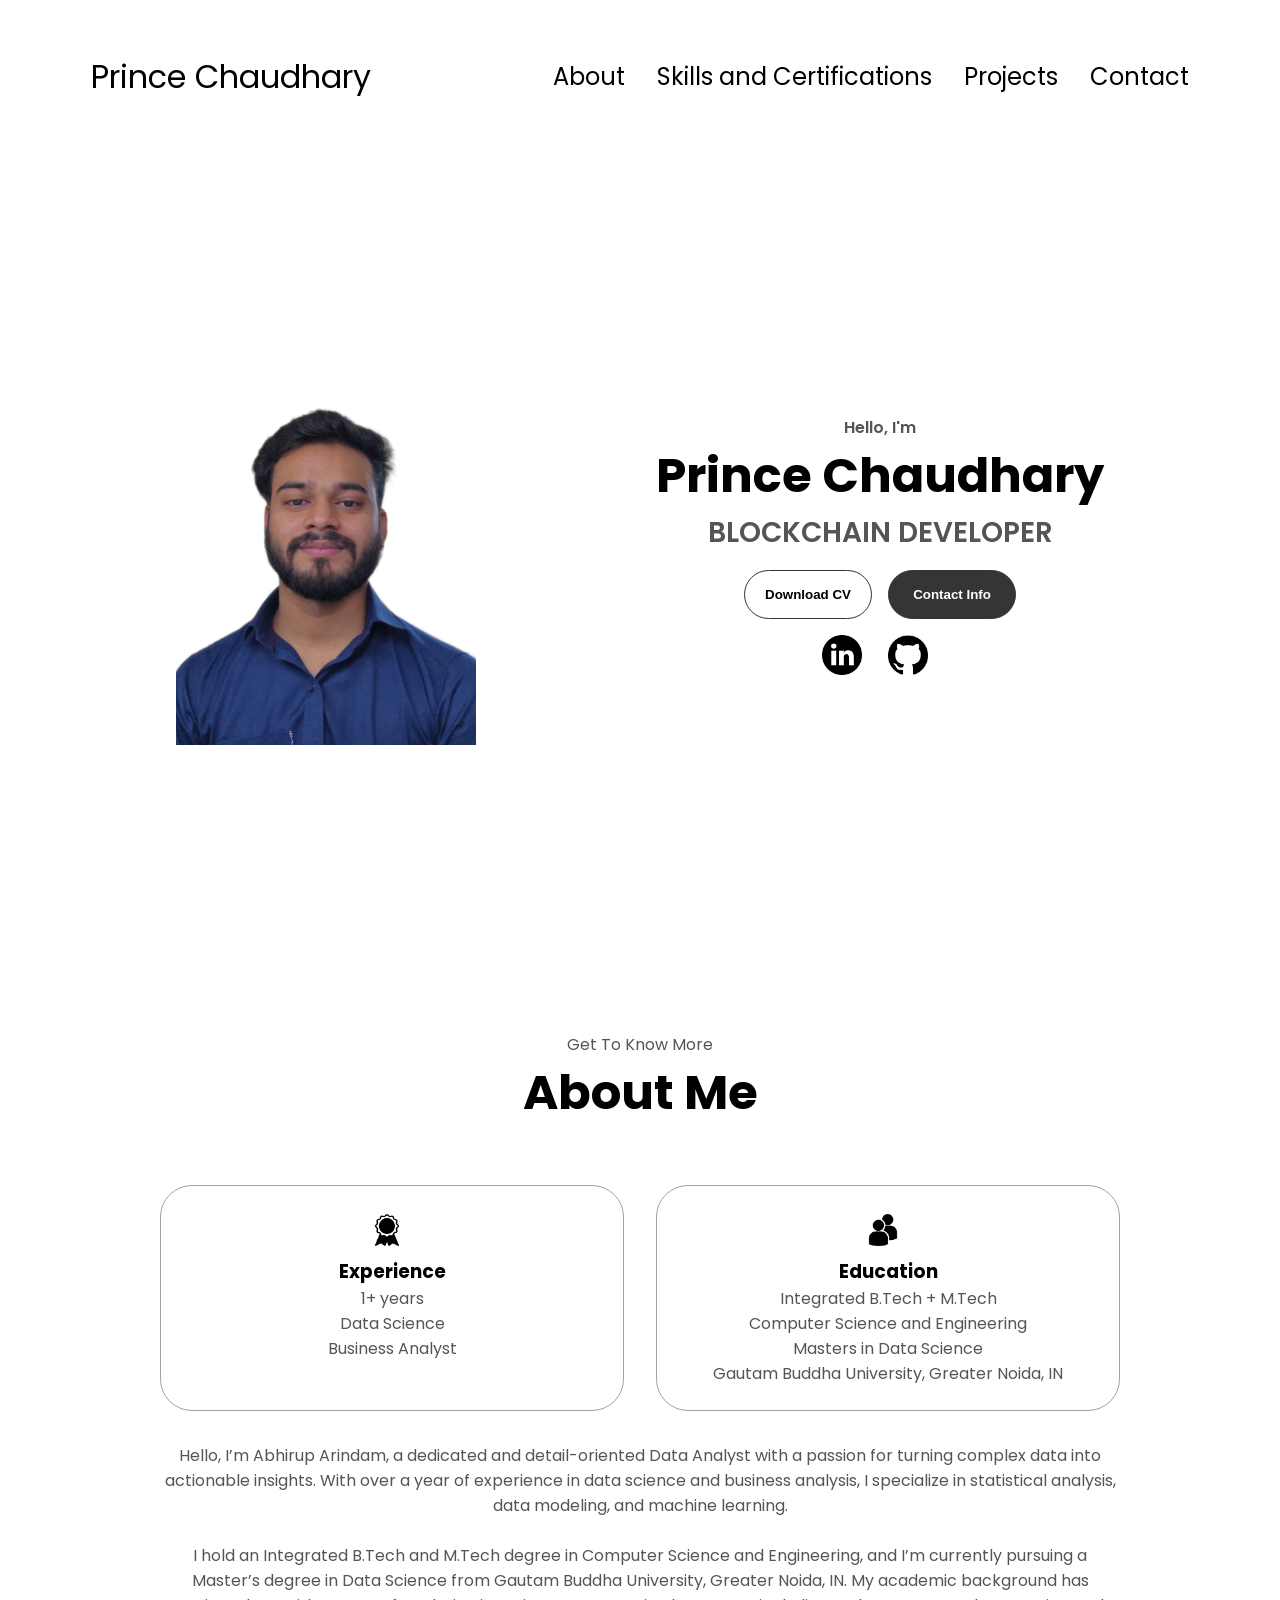
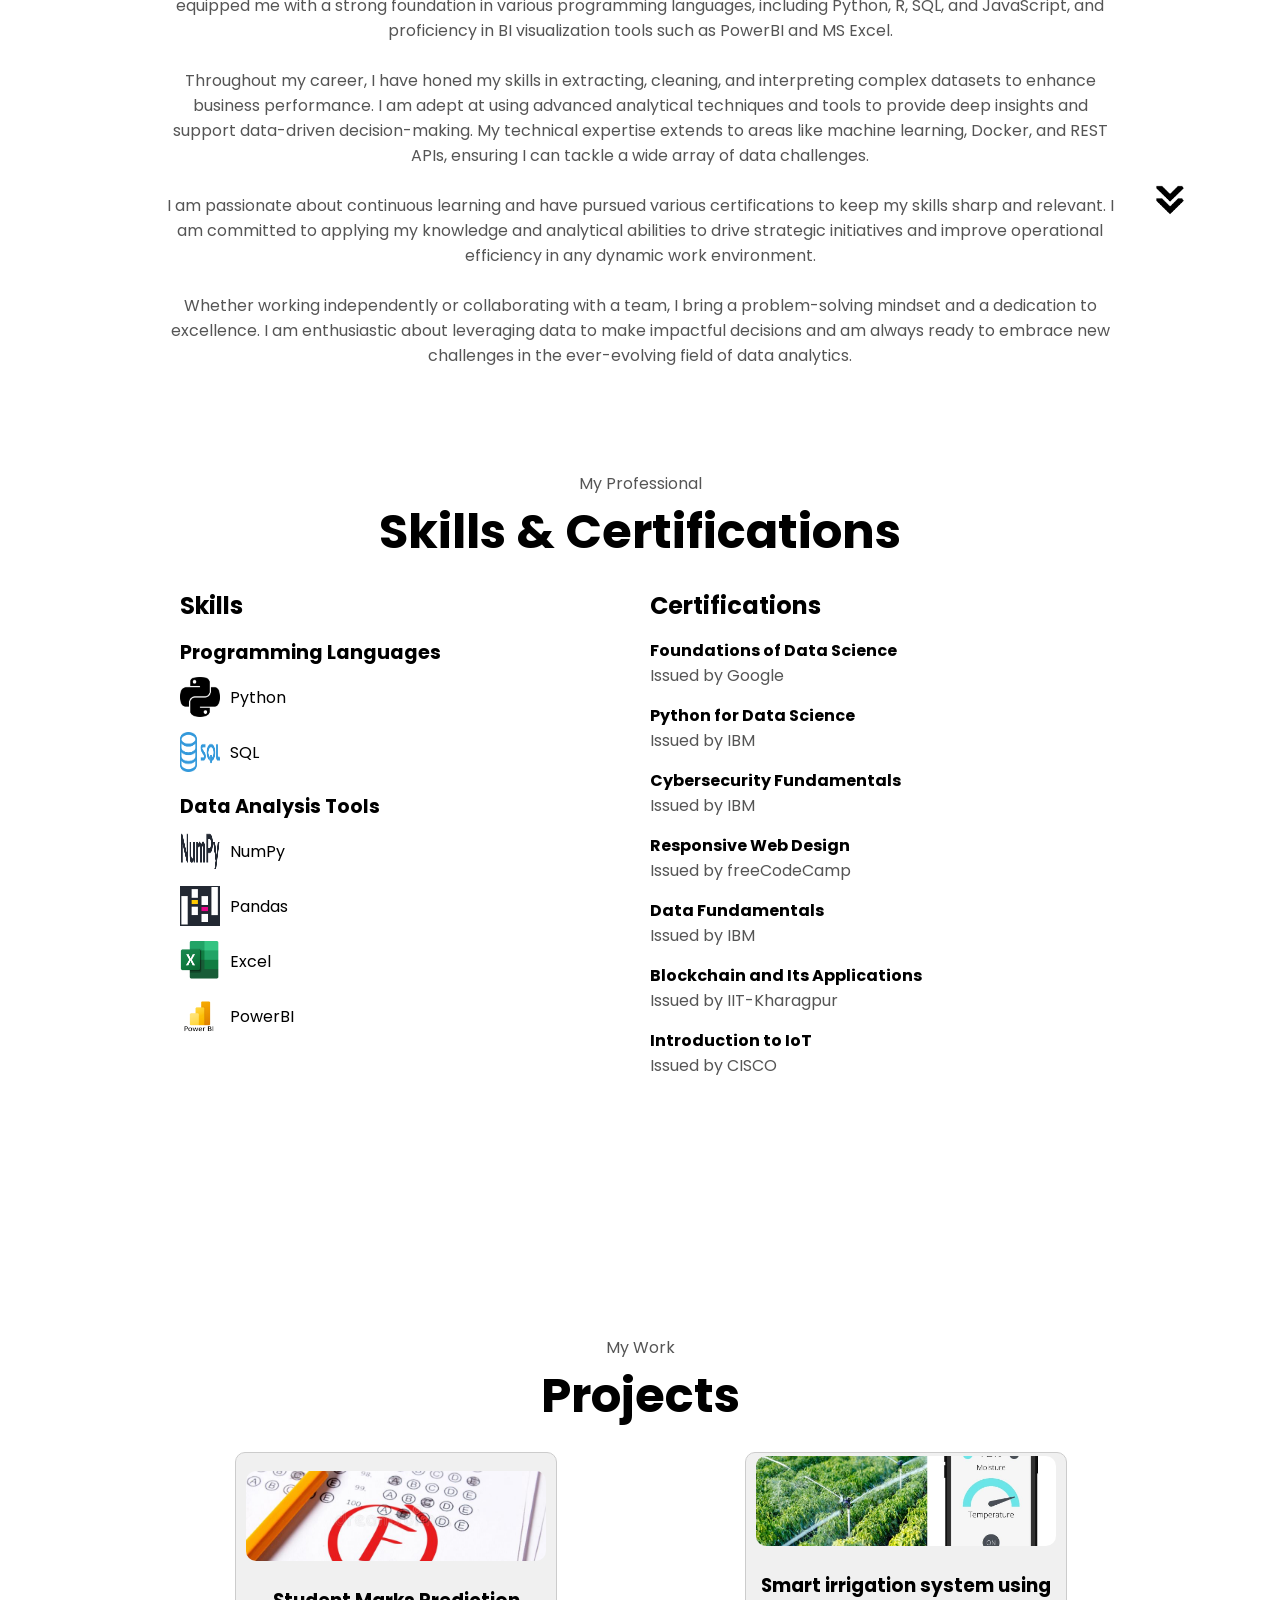
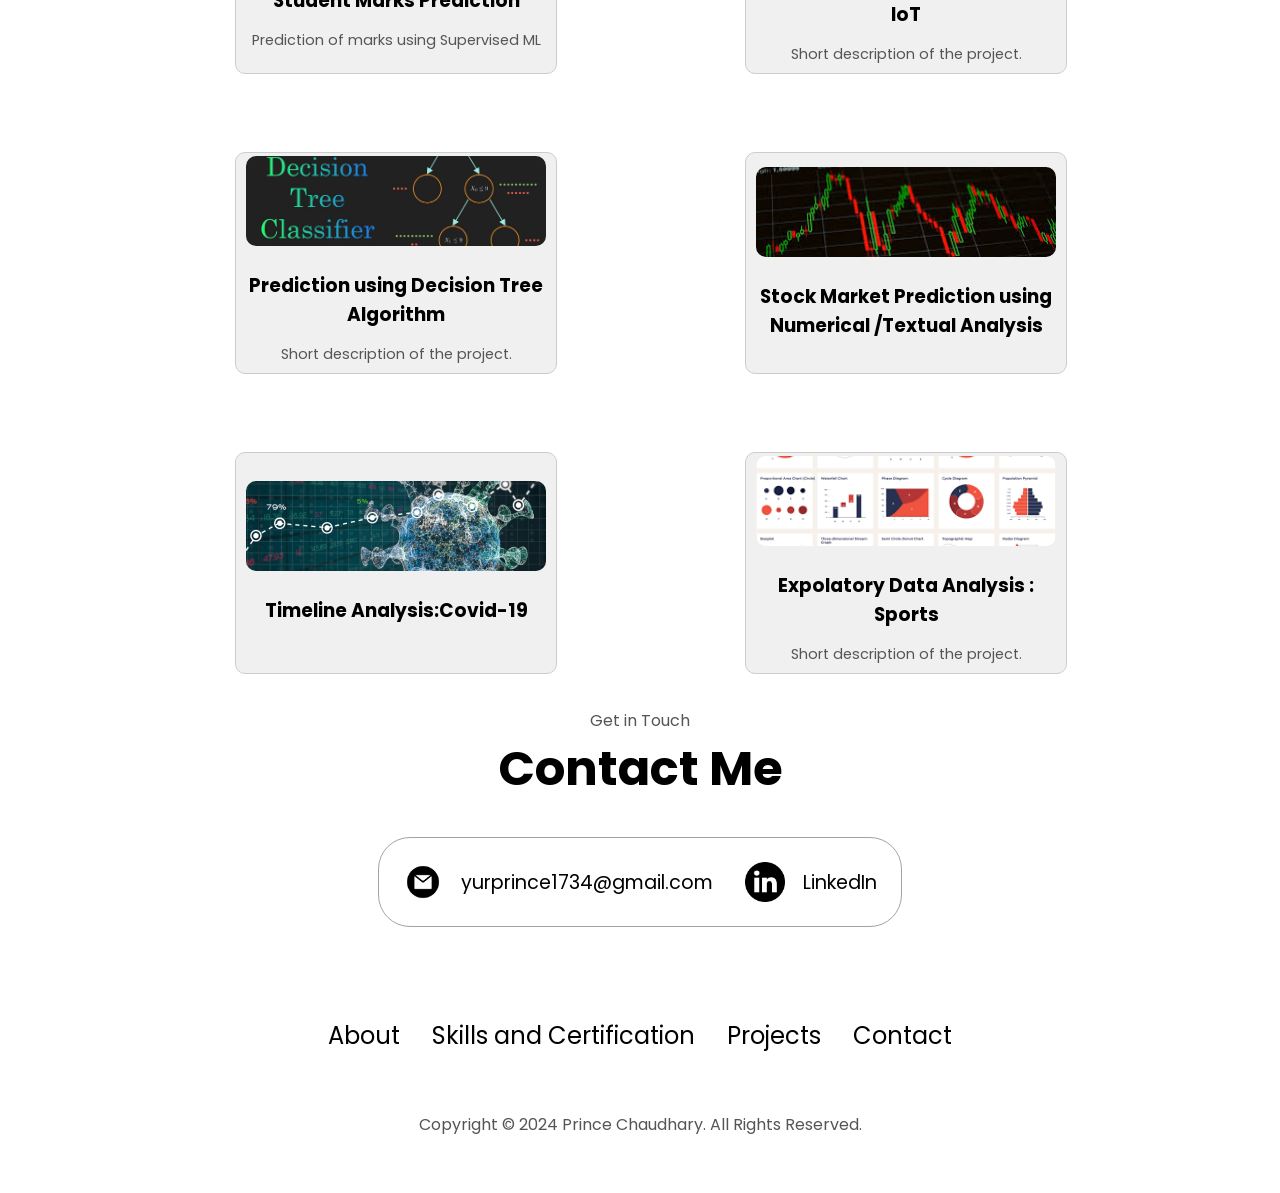
==== commit 3ce4c0cf: "UPATE" ====
--- a/index.html
+++ b/index.html
@@ -47,7 +47,7 @@
       <div class="section__text">
         <p class="section__text__p1">Hello, I'm</p>
         <h1 class="title">Prince Chaudhary</h1>
-        <p class="section__text__p2">Data Analyst</p>
+        <p class="section__text__p2">BLOCKCHAIN DEVELOPER</p>
         <div class="btn-container">
           <button
             class="btn btn-color-2"
@@ -357,7 +357,7 @@
           </ul>
         </div>
       </nav>
-      <p>Copyright &#169; 2024 Abhirup Yadav. All Rights Reserved.</p>
+      <p>Copyright &#169; 2024 Prince Chaudhary. All Rights Reserved.</p>
     </footer>
     <script src="script.js"></script>
     <script>
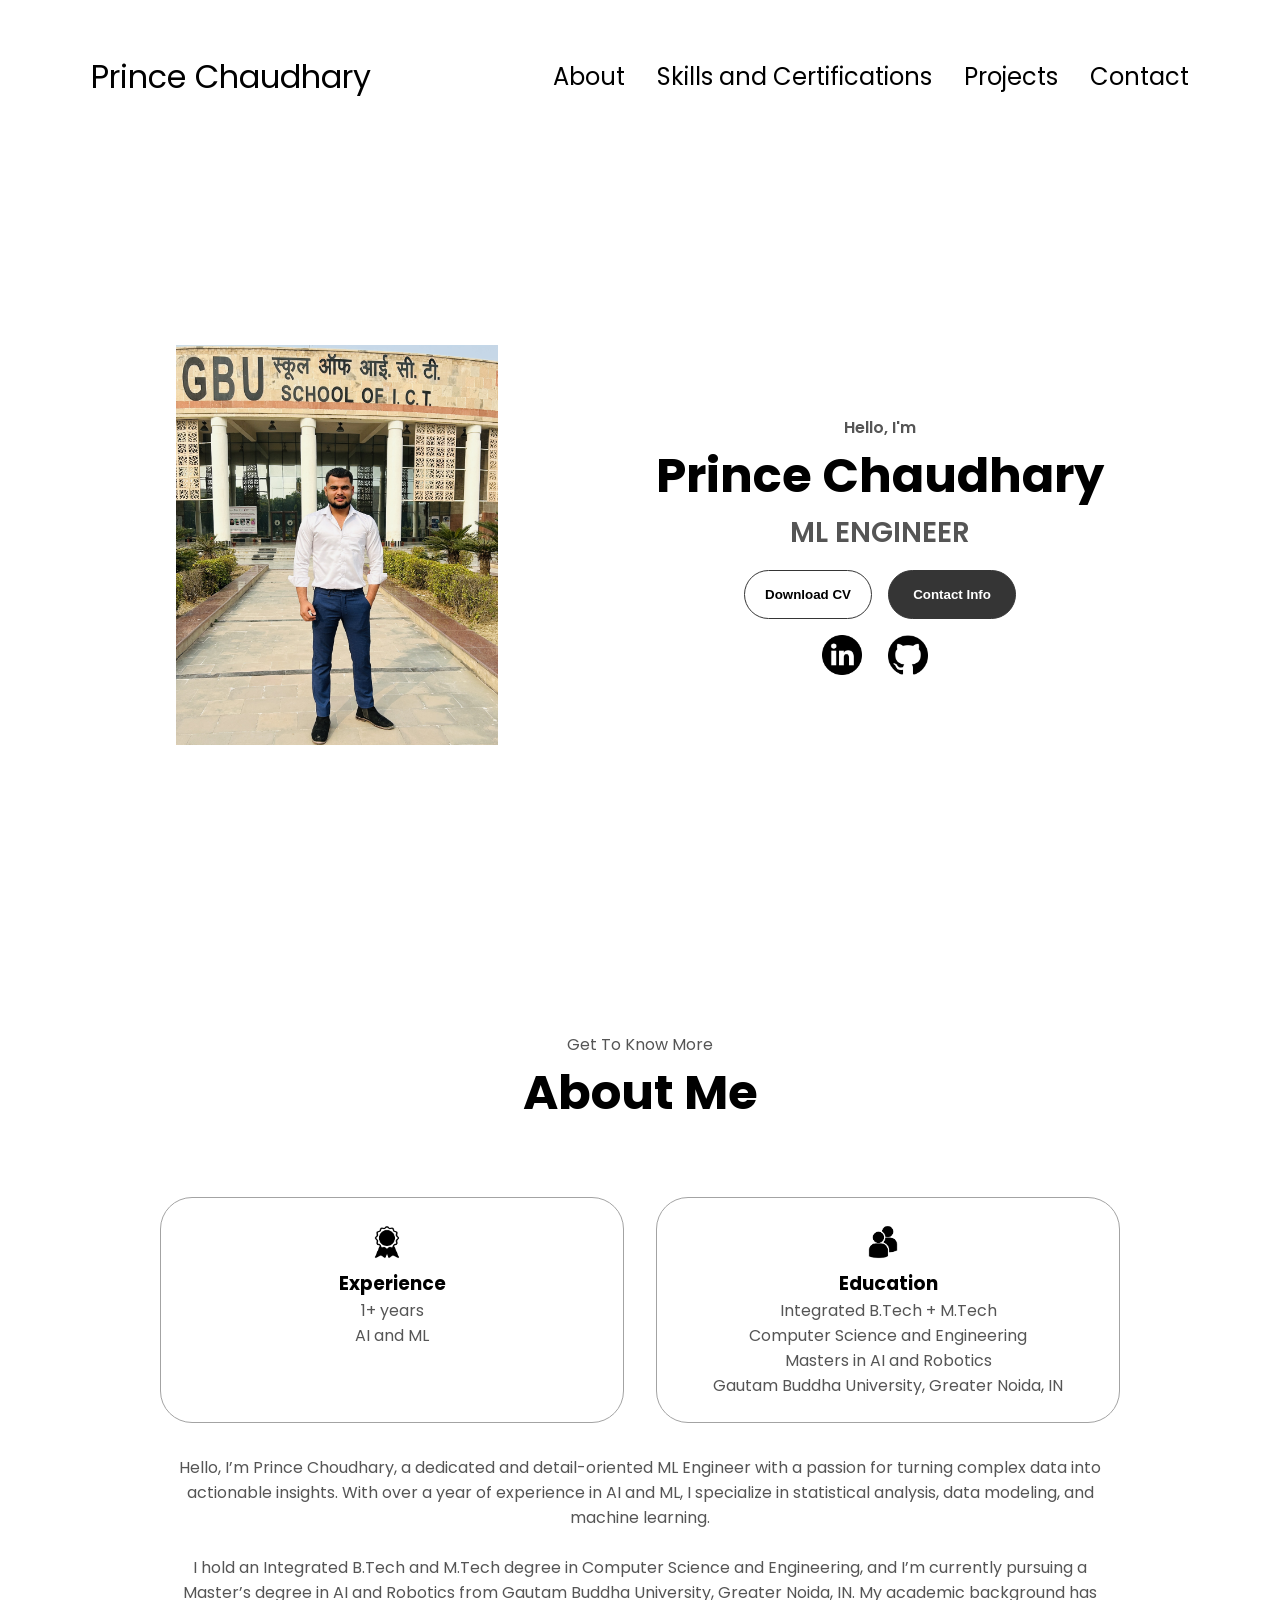
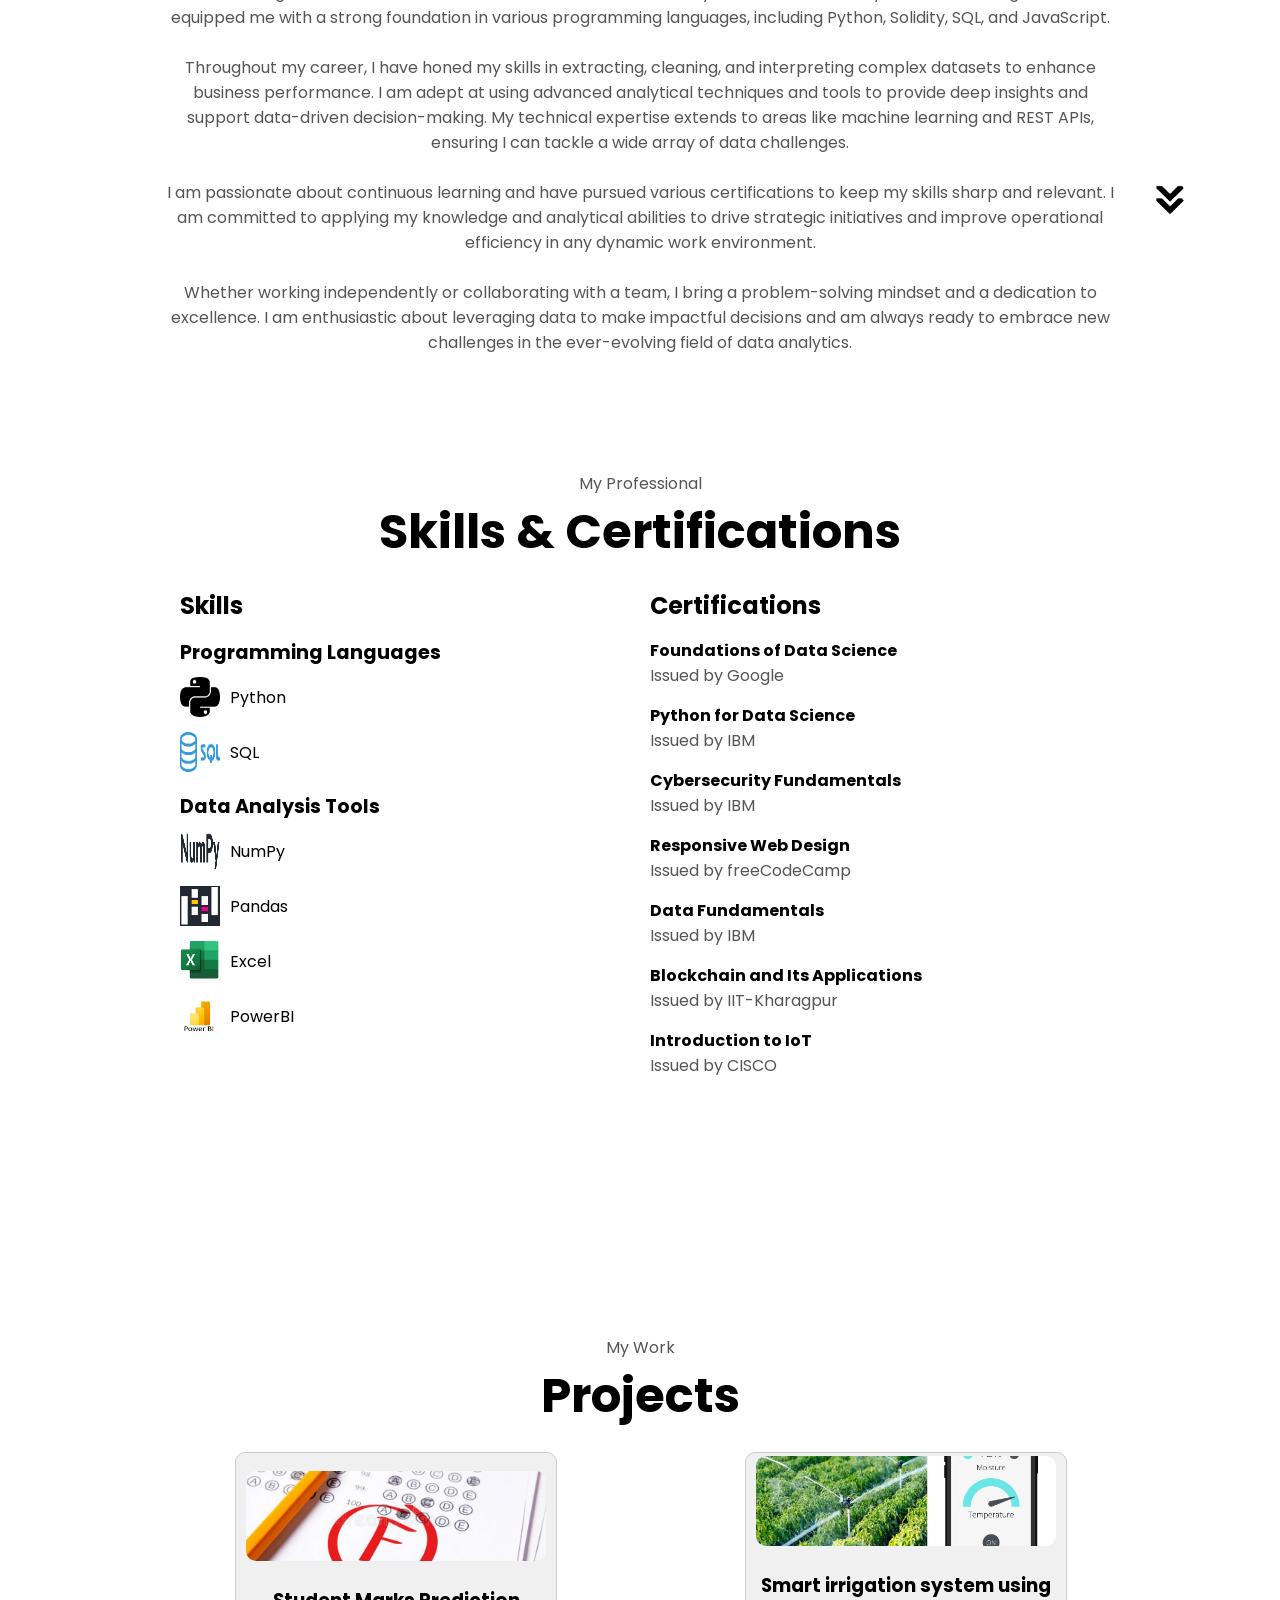
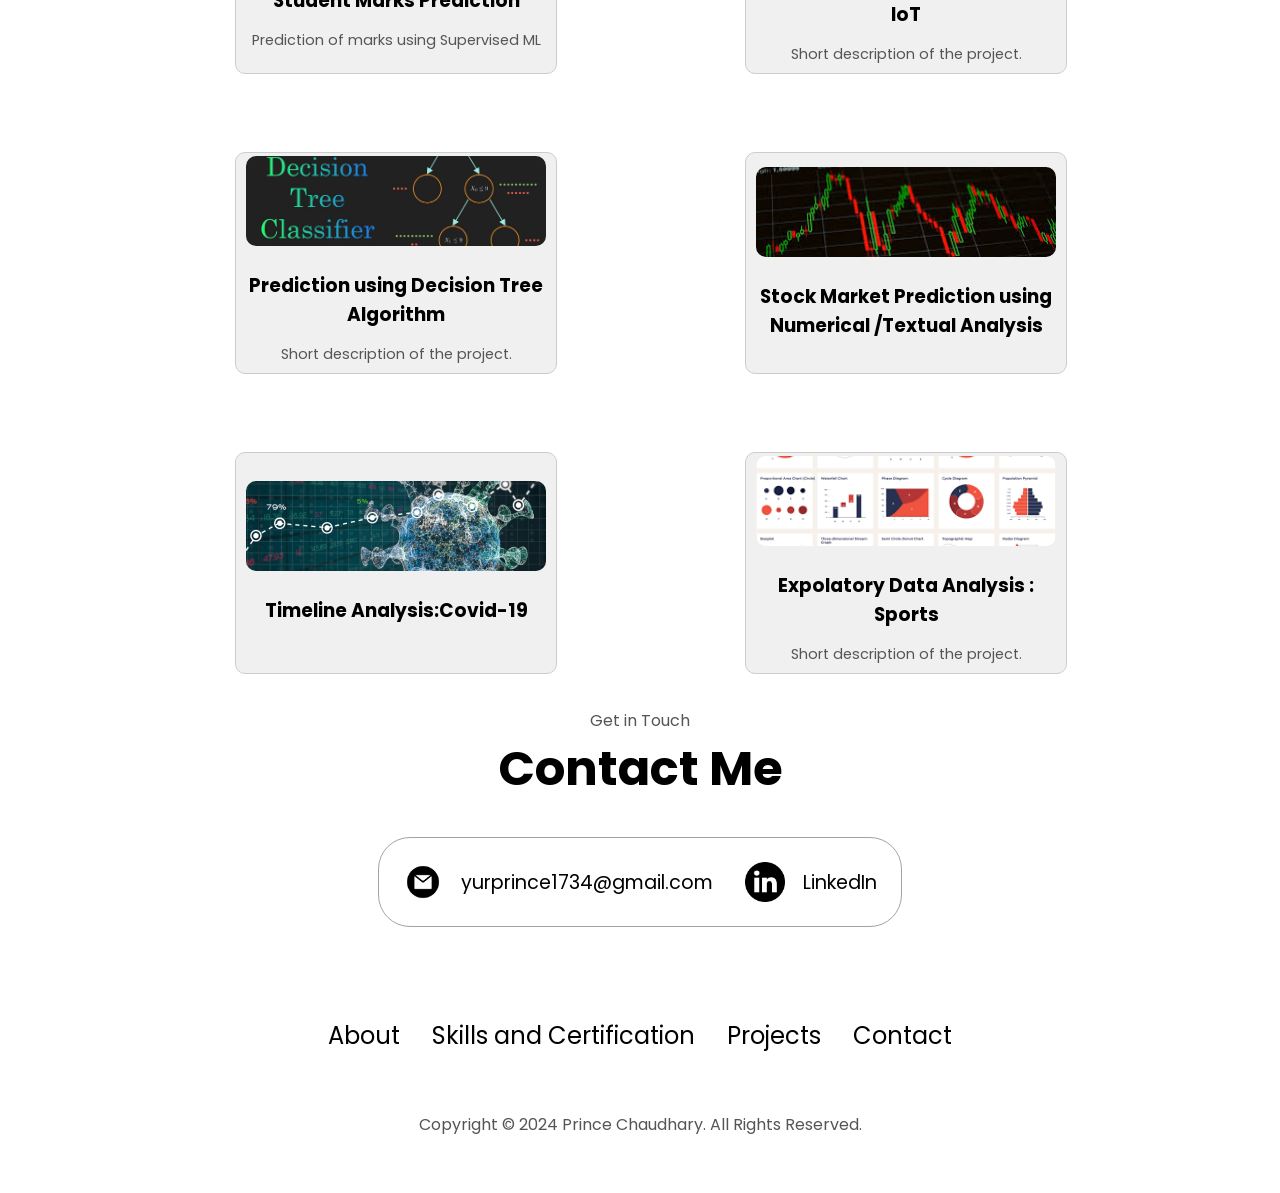
==== commit 9509412c: "update" ====
--- a/index.html
+++ b/index.html
@@ -40,18 +40,18 @@
     <section id="profile">
       <div class="section__pic-container">
         <img
-          src="./assets/Abhirup.jpg"
-          alt="Abhirup Arindam profile picture"
+          src="./assets/princeprofilepic.JPG"
+          alt="Prince Choudhary profile picture"
         />
       </div>
       <div class="section__text">
         <p class="section__text__p1">Hello, I'm</p>
         <h1 class="title">Prince Chaudhary</h1>
-        <p class="section__text__p2">BLOCKCHAIN DEVELOPER</p>
+        <p class="section__text__p2">ML ENGINEER</p>
         <div class="btn-container">
           <button
             class="btn btn-color-2"
-            onclick="window.open('./assets/Abhirup-Resume.pdf')"
+            onclick="window.open('./assets/Princeresume.pdf')"
           >
             Download CV
           </button>
@@ -64,13 +64,13 @@
             src="./assets/linkedin.png"
             alt="My LinkedIn profile"
             class="icon"
-            onclick="location.href='https://www.linkedin.com/in/abhirup-y'"
+            onclick="location.href='https://www.linkedin.com/in/prince-choudhary-74227a229/'"
           />
           <img
             src="./assets/github.png"
             alt="My Github profile"
             class="icon"
-            onclick="location.href='https://github.com/abhirup-y'"
+            onclick="location.href='https://github.com/Prince-chaudhary1512'"
           />
         </div>
       </div>
@@ -91,7 +91,7 @@
               />
               <h3>Experience</h3>
               <p>
-                1+ years<br />Data Science<br />Business Analyst
+                1+ years<br />AI and ML<br />
               </p>
             </div>
             <div class="details-container">
@@ -103,18 +103,18 @@
               <h3>Education</h3>
               <p>
                 Integrated B.Tech + M.Tech<br />Computer Science and Engineering<br />
-                Masters in Data Science <br /> Gautam Buddha University, Greater Noida, IN
+                Masters in AI and Robotics <br /> Gautam Buddha University, Greater Noida, IN
               </p>
             </div>
           </div>
           <div class="text-container">
             <p style="text-align: center;">
-              Hello, I’m Abhirup Arindam, a dedicated and detail-oriented Data Analyst with a passion for turning complex data into actionable insights. With over a year of experience in data science and business analysis, I specialize in statistical analysis, data modeling, and machine learning.
+              Hello, I’m Prince Choudhary, a dedicated and detail-oriented ML Engineer with a passion for turning complex data into actionable insights. With over a year of experience in AI and ML, I specialize in statistical analysis, data modeling, and machine learning.
               <br> </br>
-              I hold an Integrated B.Tech and M.Tech degree in Computer Science and Engineering, and I’m currently pursuing a Master’s degree in Data Science from Gautam Buddha University, Greater Noida, IN. My academic background has equipped me with a strong foundation in various programming languages, including Python, R, SQL, and JavaScript, and proficiency in BI visualization tools such as PowerBI and MS Excel.
+              I hold an Integrated B.Tech and M.Tech degree in Computer Science and Engineering, and I’m currently pursuing a Master’s degree in AI and Robotics from Gautam Buddha University, Greater Noida, IN. My academic background has equipped me with a strong foundation in various programming languages, including Python, Solidity, SQL, and JavaScript.
 
              <br> </br>
-              Throughout my career, I have honed my skills in extracting, cleaning, and interpreting complex datasets to enhance business performance. I am adept at using advanced analytical techniques and tools to provide deep insights and support data-driven decision-making. My technical expertise extends to areas like machine learning, Docker, and REST APIs, ensuring I can tackle a wide array of data challenges.
+              Throughout my career, I have honed my skills in extracting, cleaning, and interpreting complex datasets to enhance business performance. I am adept at using advanced analytical techniques and tools to provide deep insights and support data-driven decision-making. My technical expertise extends to areas like machine learning and REST APIs, ensuring I can tackle a wide array of data challenges.
 
              <br> </br>
              I am passionate about continuous learning and have pursued various certifications to keep my skills sharp and relevant. I am committed to applying my knowledge and analytical abilities to drive strategic initiatives and improve operational efficiency in any dynamic work environment.
@@ -339,7 +339,7 @@
             class="icon contact-icon"
           />
           <p>
-            <a href="https://www.linkedin.com/in/abhirup-y"
+            <a href="https://www.linkedin.com/in/prince-choudhary-74227a229/"
               >LinkedIn</a
             >
           </p>
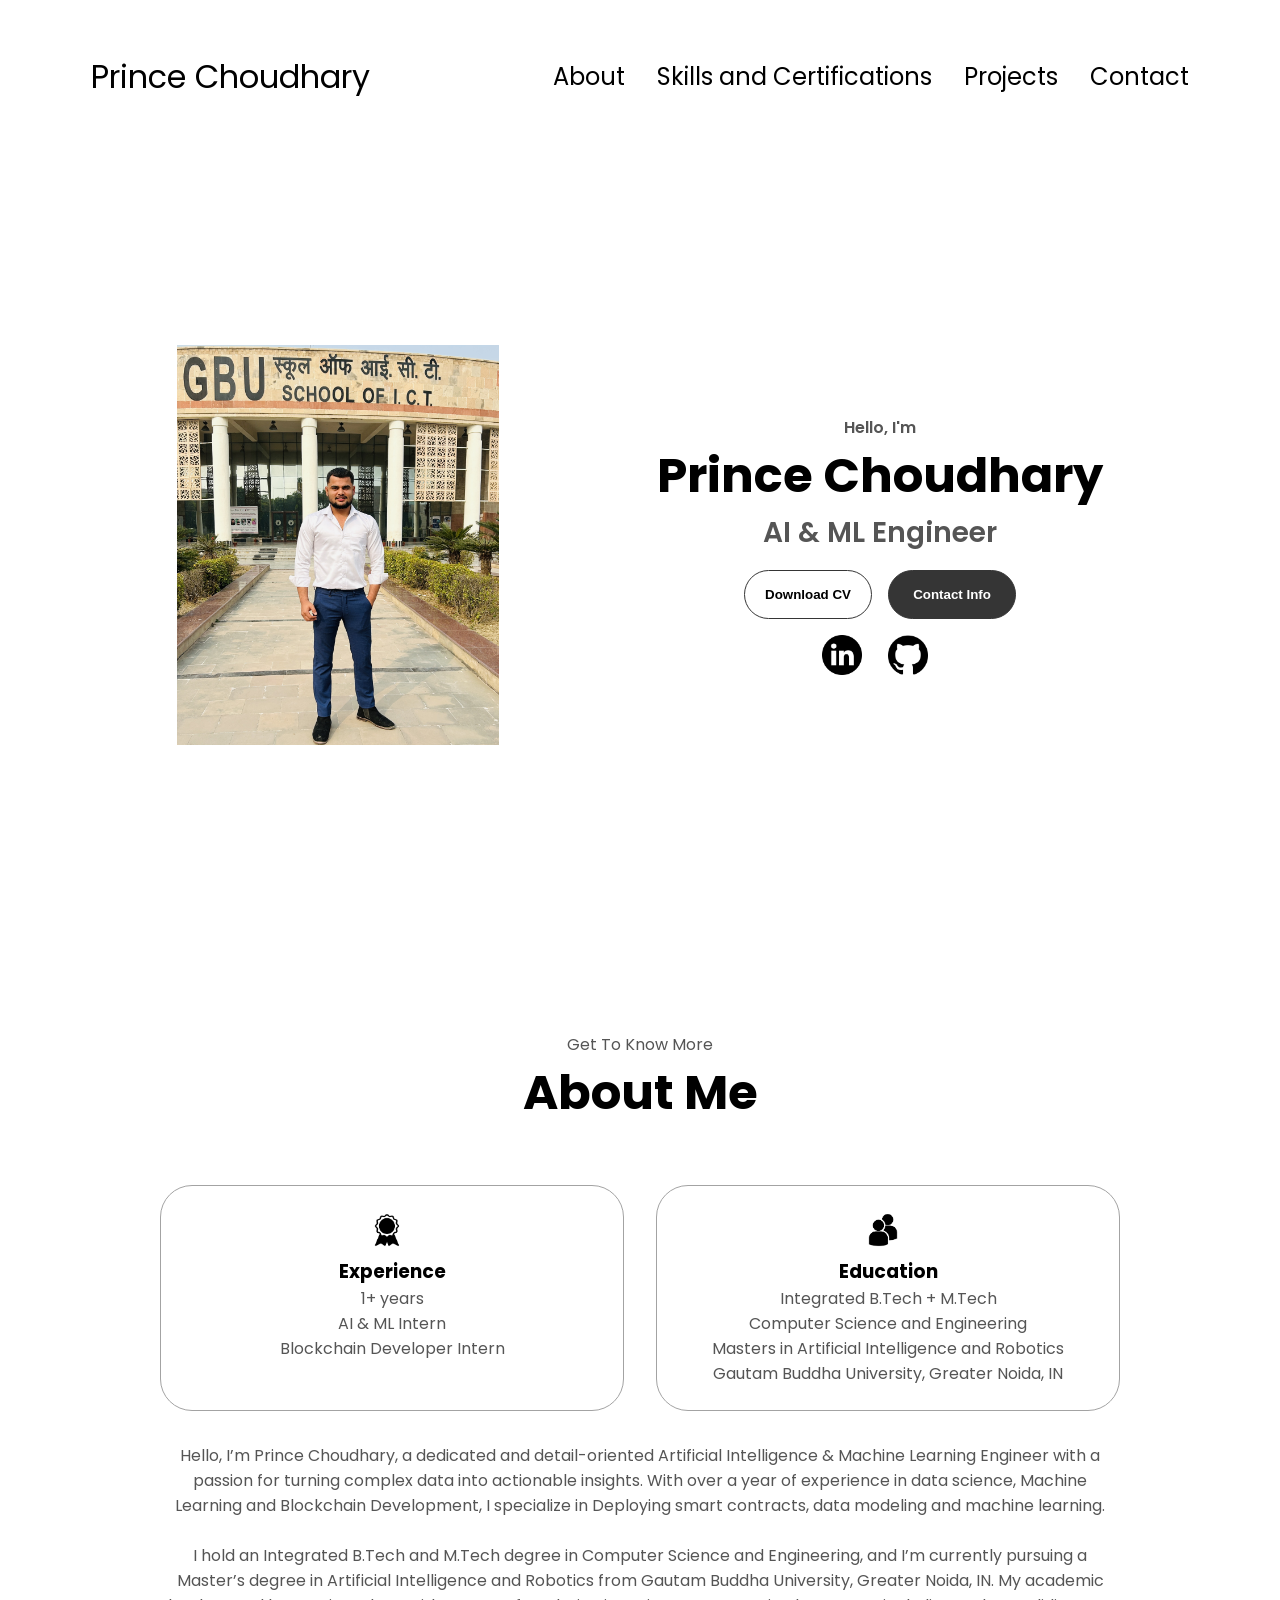
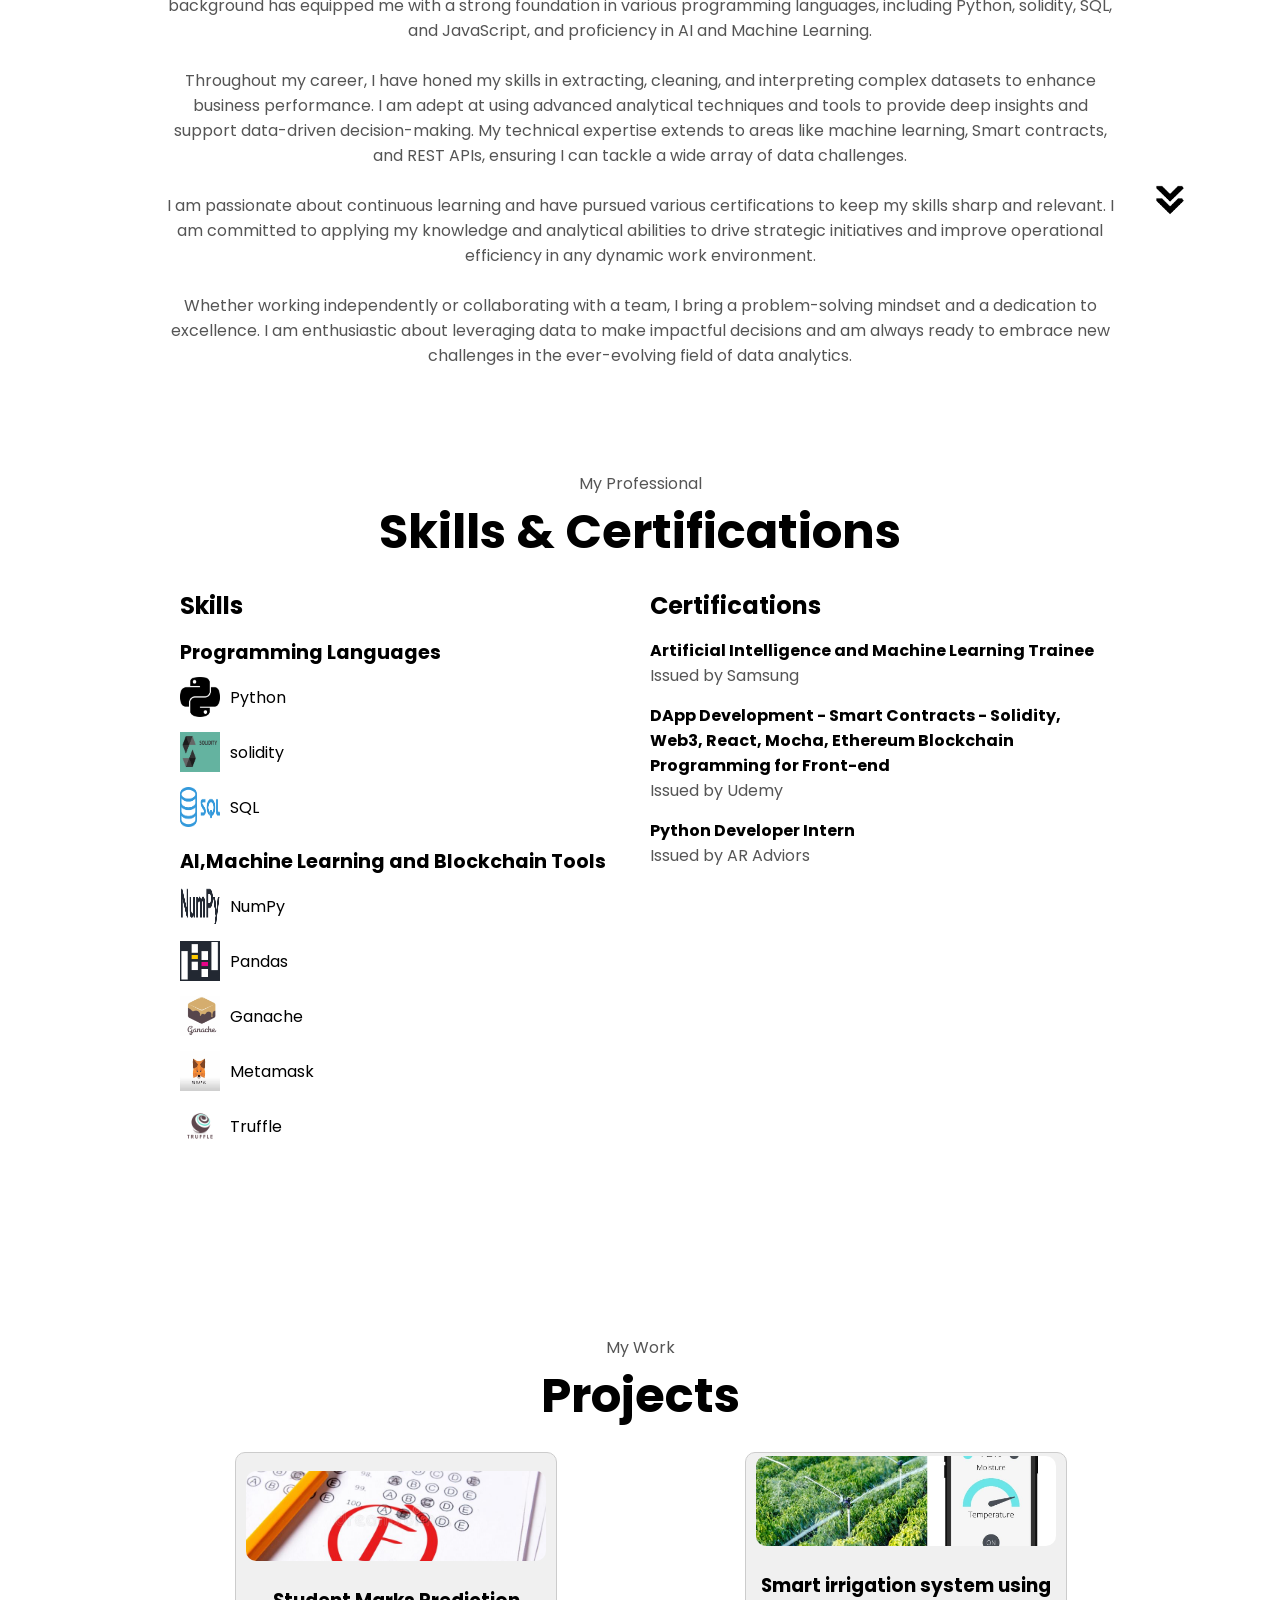
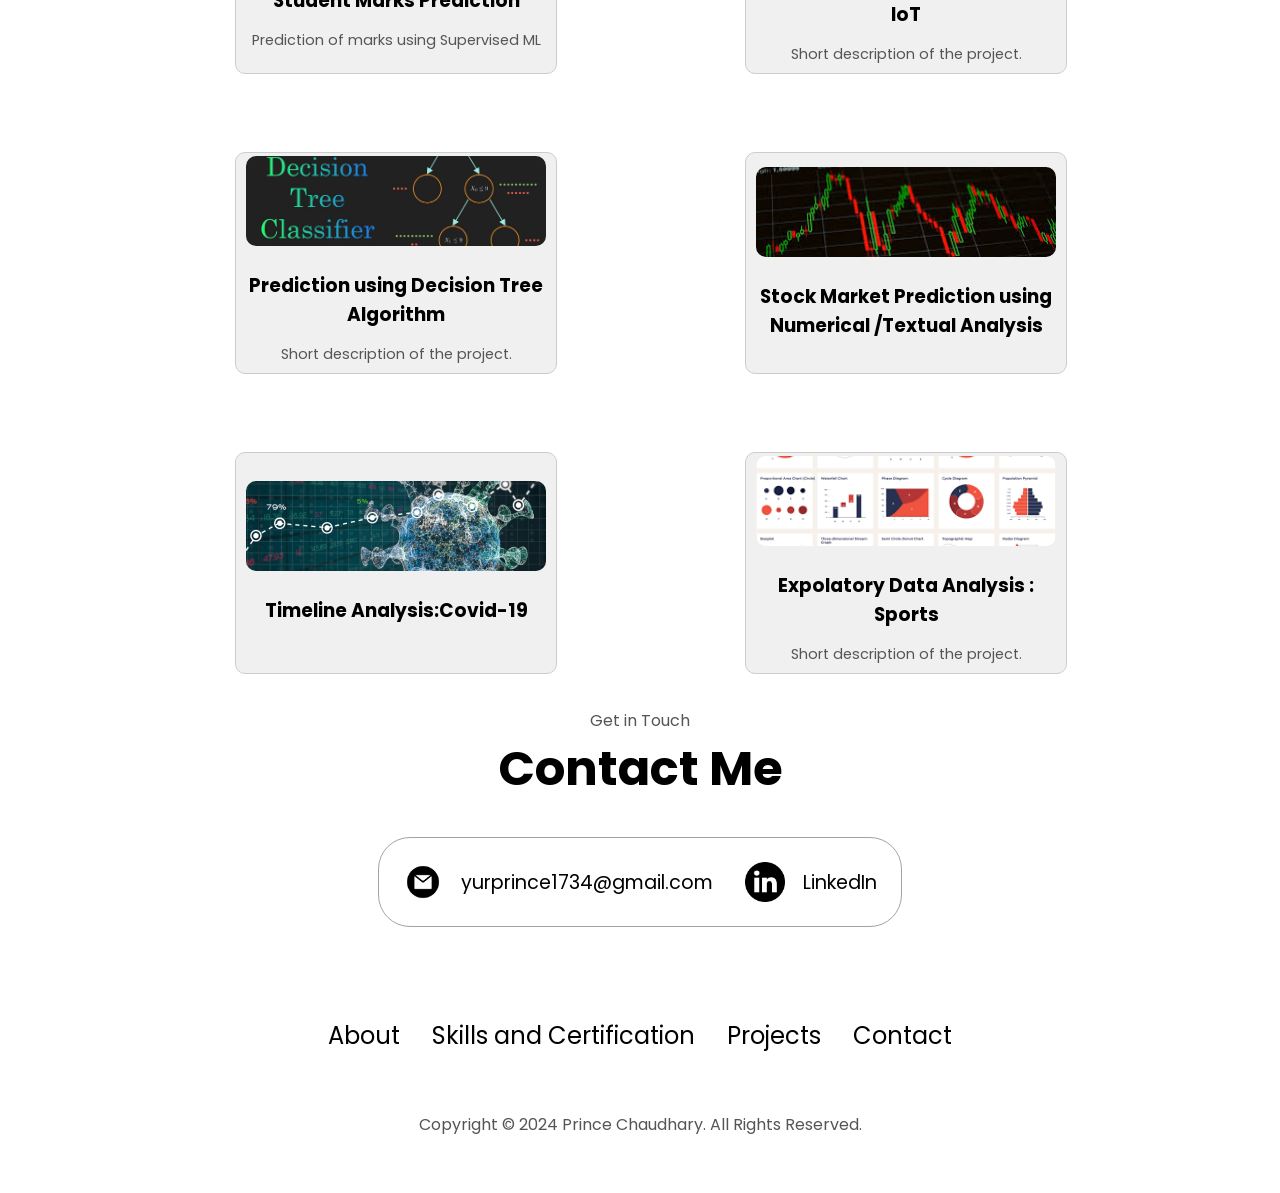
==== commit 1cc378b5: "new update" ====
--- a/index.html
+++ b/index.html
@@ -4,14 +4,14 @@
     <meta charset="UTF-8" />
     <meta http-equiv="X-UA-Compatible" content="IE=edge" />
     <meta name="viewport" content="width=device-width, initial-scale=1.0" />
-    <title>Prince Chaudhary - Portfolio</title>
+    <title>Prince Choudhary - Portfolio</title>
     <link rel="icon" type="image/x-icon" href="/assets/apple-touch-icon.ico">
     <link rel="stylesheet" href="style.css" />
     <link rel="stylesheet" href="mediaqueries.css" />
   </head>
   <body>
     <nav id="desktop-nav">
-      <div class="logo">Prince Chaudhary</div>
+      <div class="logo">Prince Choudhary</div>
       <div>
         <ul class="nav-links">
           <li><a href="#about">About</a></li>
@@ -22,7 +22,7 @@
       </div>
     </nav>
     <nav id="hamburger-nav">
-      <div class="logo">Prince Chaudhary</div>
+      <div class="logo">Prince Choudhary</div>
       <div class="hamburger-menu">
         <div class="hamburger-icon" onclick="toggleMenu()">
           <span></span>
@@ -41,13 +41,13 @@
       <div class="section__pic-container">
         <img
           src="./assets/princeprofilepic.JPG"
-          alt="Prince Choudhary profile picture"
+          alt="Prince Chodhary profile picture"
         />
       </div>
       <div class="section__text">
         <p class="section__text__p1">Hello, I'm</p>
-        <h1 class="title">Prince Chaudhary</h1>
-        <p class="section__text__p2">ML ENGINEER</p>
+        <h1 class="title">Prince Choudhary</h1>
+        <p class="section__text__p2">AI & ML Engineer</p>
         <div class="btn-container">
           <button
             class="btn btn-color-2"
@@ -70,7 +70,7 @@
             src="./assets/github.png"
             alt="My Github profile"
             class="icon"
-            onclick="location.href='https://github.com/Prince-chaudhary1512'"
+            onclick="location.href='https:https://github.com/Prince-chaudhary1512'"
           />
         </div>
       </div>
@@ -91,7 +91,7 @@
               />
               <h3>Experience</h3>
               <p>
-                1+ years<br />AI and ML<br />
+                1+ years<br />AI & ML Intern<br />Blockchain Developer Intern
               </p>
             </div>
             <div class="details-container">
@@ -103,18 +103,18 @@
               <h3>Education</h3>
               <p>
                 Integrated B.Tech + M.Tech<br />Computer Science and Engineering<br />
-                Masters in AI and Robotics <br /> Gautam Buddha University, Greater Noida, IN
+                Masters in Artificial Intelligence and Robotics <br /> Gautam Buddha University, Greater Noida, IN
               </p>
             </div>
           </div>
           <div class="text-container">
             <p style="text-align: center;">
-              Hello, I’m Prince Choudhary, a dedicated and detail-oriented ML Engineer with a passion for turning complex data into actionable insights. With over a year of experience in AI and ML, I specialize in statistical analysis, data modeling, and machine learning.
+              Hello, I’m Prince Choudhary, a dedicated and detail-oriented Artificial Intelligence & Machine Learning Engineer with a passion for turning complex data into actionable insights. With over a year of experience in data science, Machine Learning and Blockchain Development, I specialize in Deploying smart contracts, data modeling and machine learning.
               <br> </br>
-              I hold an Integrated B.Tech and M.Tech degree in Computer Science and Engineering, and I’m currently pursuing a Master’s degree in AI and Robotics from Gautam Buddha University, Greater Noida, IN. My academic background has equipped me with a strong foundation in various programming languages, including Python, Solidity, SQL, and JavaScript.
+              I hold an Integrated B.Tech and M.Tech degree in Computer Science and Engineering, and I’m currently pursuing a Master’s degree in Artificial Intelligence and Robotics from Gautam Buddha University, Greater Noida, IN. My academic background has equipped me with a strong foundation in various programming languages, including Python, solidity, SQL, and JavaScript, and proficiency in AI and Machine Learning.
 
              <br> </br>
-              Throughout my career, I have honed my skills in extracting, cleaning, and interpreting complex datasets to enhance business performance. I am adept at using advanced analytical techniques and tools to provide deep insights and support data-driven decision-making. My technical expertise extends to areas like machine learning and REST APIs, ensuring I can tackle a wide array of data challenges.
+              Throughout my career, I have honed my skills in extracting, cleaning, and interpreting complex datasets to enhance business performance. I am adept at using advanced analytical techniques and tools to provide deep insights and support data-driven decision-making. My technical expertise extends to areas like machine learning, Smart contracts, and REST APIs, ensuring I can tackle a wide array of data challenges.
 
              <br> </br>
              I am passionate about continuous learning and have pursued various certifications to keep my skills sharp and relevant. I am committed to applying my knowledge and analytical abilities to drive strategic initiatives and improve operational efficiency in any dynamic work environment.
@@ -150,16 +150,21 @@
                 <img src="./assets/python.png" alt="Python icon" class="icon" />
                 <span>Python</span>
               </li>
+            
+              <li>
+                <img src="./assets/solidity.jpeg" alt="Solidity Icon" class="icon" />
+                <span>solidity</span>
+              </li>
               
               <li>
                 <img src="./assets/sql.png" alt="SQL icon" class="icon" />
                 <span>SQL</span>
               </li>
-              
+
             </ul>
           </div>
           <div class="skill-category">
-            <h3 class="skill-category-title">Data Analysis Tools</h3>
+            <h3 class="skill-category-title">AI,Machine Learning and Blockchain Tools</h3>
             <ul class="skill-list">
               <li>
                 <img src="./assets/numpy.png" alt="NumPy icon" class="icon" />
@@ -170,12 +175,16 @@
                 <span>Pandas</span>
               </li>
               <li>
-                <img src="./assets/excel.png" alt="Excel icon" class="icon" />
-                <span>Excel</span>
-              </li>
-              <li>
-                <img src="./assets/powerbi.png" alt="PowerBI icon" class="icon" />
-                <span>PowerBI</span>
+                <img src="./assets/Ganache.png" alt="Ganache icon" class="icon" />
+                <span>Ganache</span>
+              </li>
+              <li>
+                <img src="./assets/metamask.jpeg" alt="metamask icon" class="icon" />
+                <span>Metamask</span>
+              </li>
+              <li>
+                <img src="./assets/truffle.png" alt="truffle icon" class="icon" />
+                <span>Truffle</span>
               </li>
             </ul>
           </div>
@@ -187,52 +196,26 @@
             <li>
 
               <div class="certification-details">
-                <h4>Foundations of Data Science</h4>
-                <p>Issued by Google</p>
+                <h4>Artificial Intelligence and Machine Learning Trainee</h4>
+                <p>Issued by Samsung</p>
               </div>
             </li>
             <li>
 
               <div class="certification-details">
-                <h4> Python for Data Science </h4>
-                <p>Issued by IBM</p>
+                <h4> DApp Development - Smart Contracts - Solidity, Web3, React, Mocha, Ethereum Blockchain Programming for Front-end </h4>
+                <p>Issued by Udemy</p>
               </div>
             </li>
-            <li>
-
-              <div class="certification-details">
-                <h4>Cybersecurity Fundamentals </h4>
-                <p>Issued by IBM</p>
-              </div>
-            </li>
+          
             <li>
               
               <div class="certification-details">
-                <h4>Responsive Web Design</h4>
-                <p>Issued by freeCodeCamp</p>
+                <h4>Python Developer Intern</h4>
+                <p>Issued by AR Adviors</p>
               </div>
             </li>
-            <li>
-              
-              <div class="certification-details">
-                <h4>Data Fundamentals</h4>
-                <p>Issued by IBM</p>
-              </div>
-            </li>
-            <li>
-              
-              <div class="certification-details">
-                <h4>Blockchain and Its Applications</h4>
-                <p>Issued by IIT-Kharagpur</p>
-              </div>
-            </li>
-            <li>
-              
-              <div class="certification-details">
-                <h4>Introduction to IoT</h4>
-                <p>Issued by CISCO</p>
-              </div>
-            </li>
+          
           </ul>
         </div>
       </div>
@@ -330,7 +313,7 @@
             alt="Email icon"
             class="icon contact-icon email-icon"
           />
-          <p><a href="mailto:raoabhirup@gmail.com">yurprince1734@gmail.com</a></p>
+          <p><a href="mailto:yurprince1734@gmail.com">yurprince1734@gmail.com</a></p>
         </div>
         <div class="contact-info-container">
           <img
@@ -339,7 +322,7 @@
             class="icon contact-icon"
           />
           <p>
-            <a href="https://www.linkedin.com/in/prince-choudhary-74227a229/"
+            <a href="https://www.linkedin.com/in/prince-choudhary9/"
               >LinkedIn</a
             >
           </p>
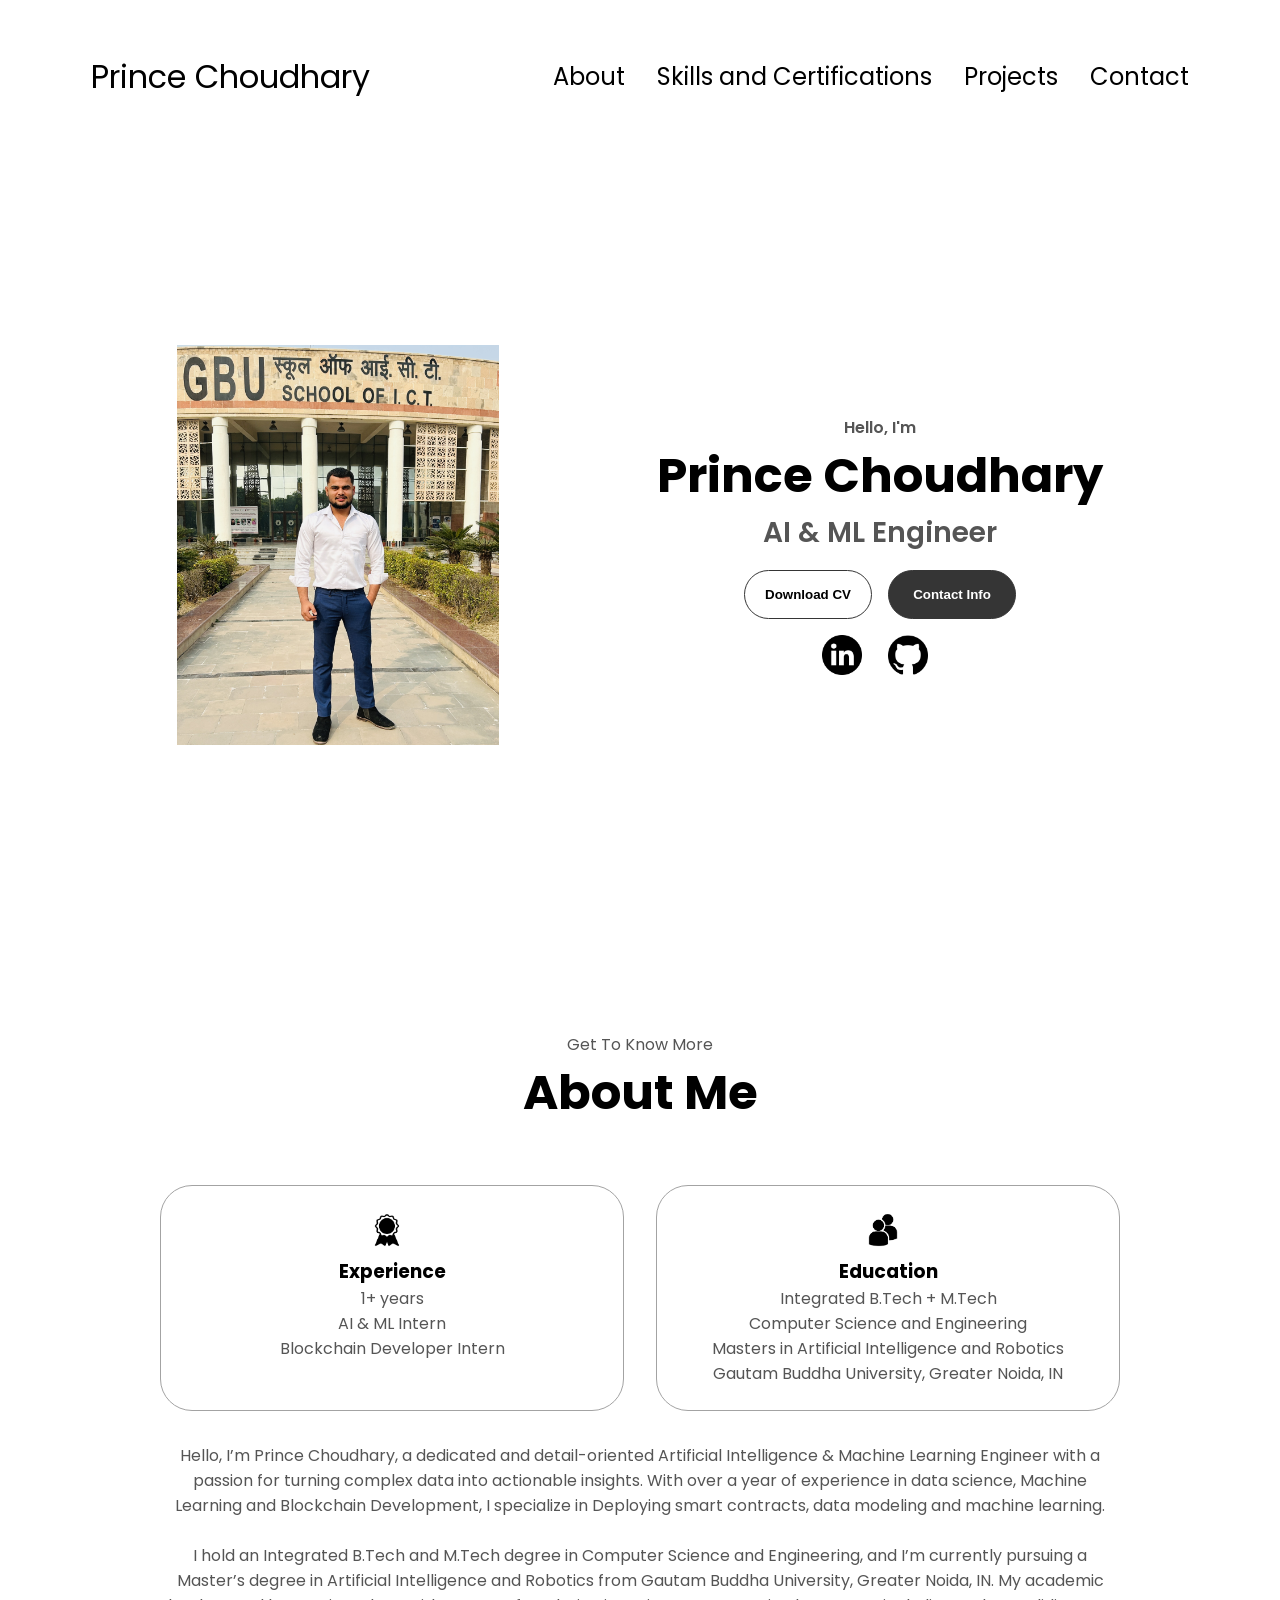
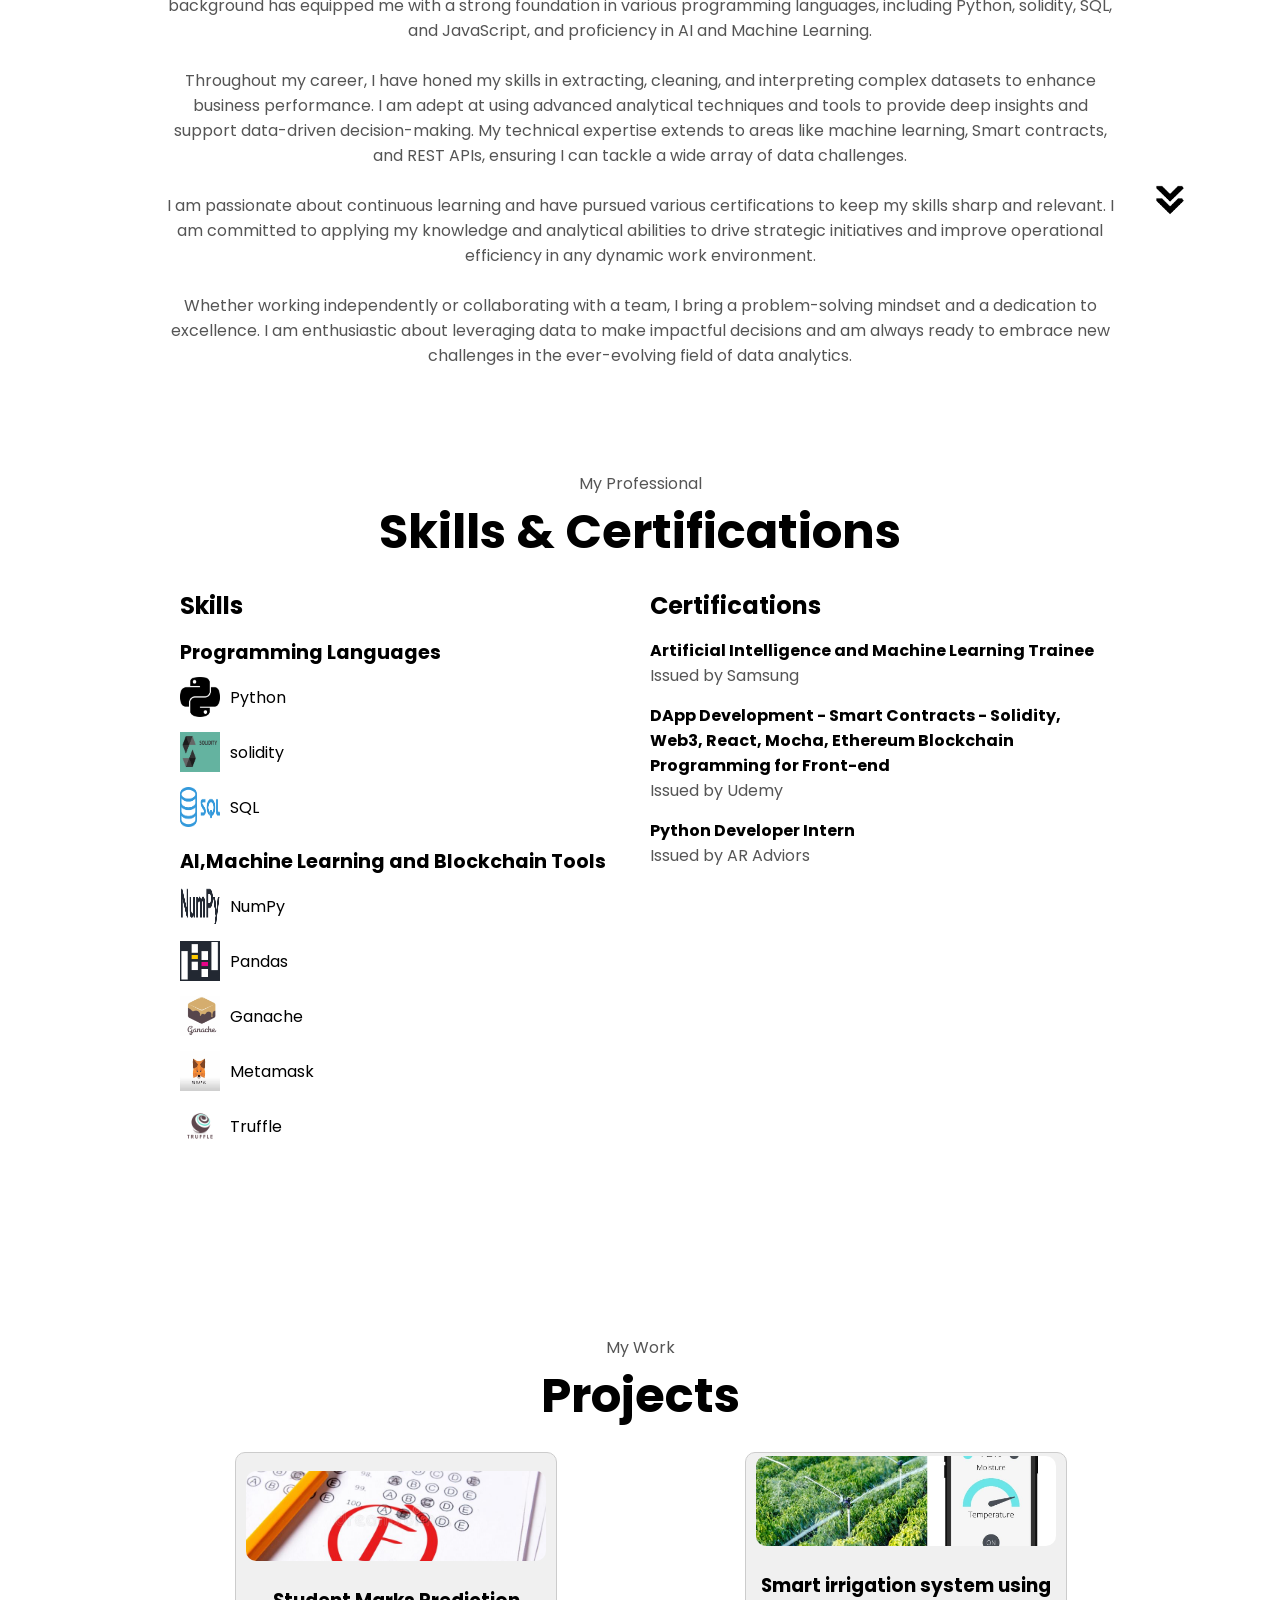
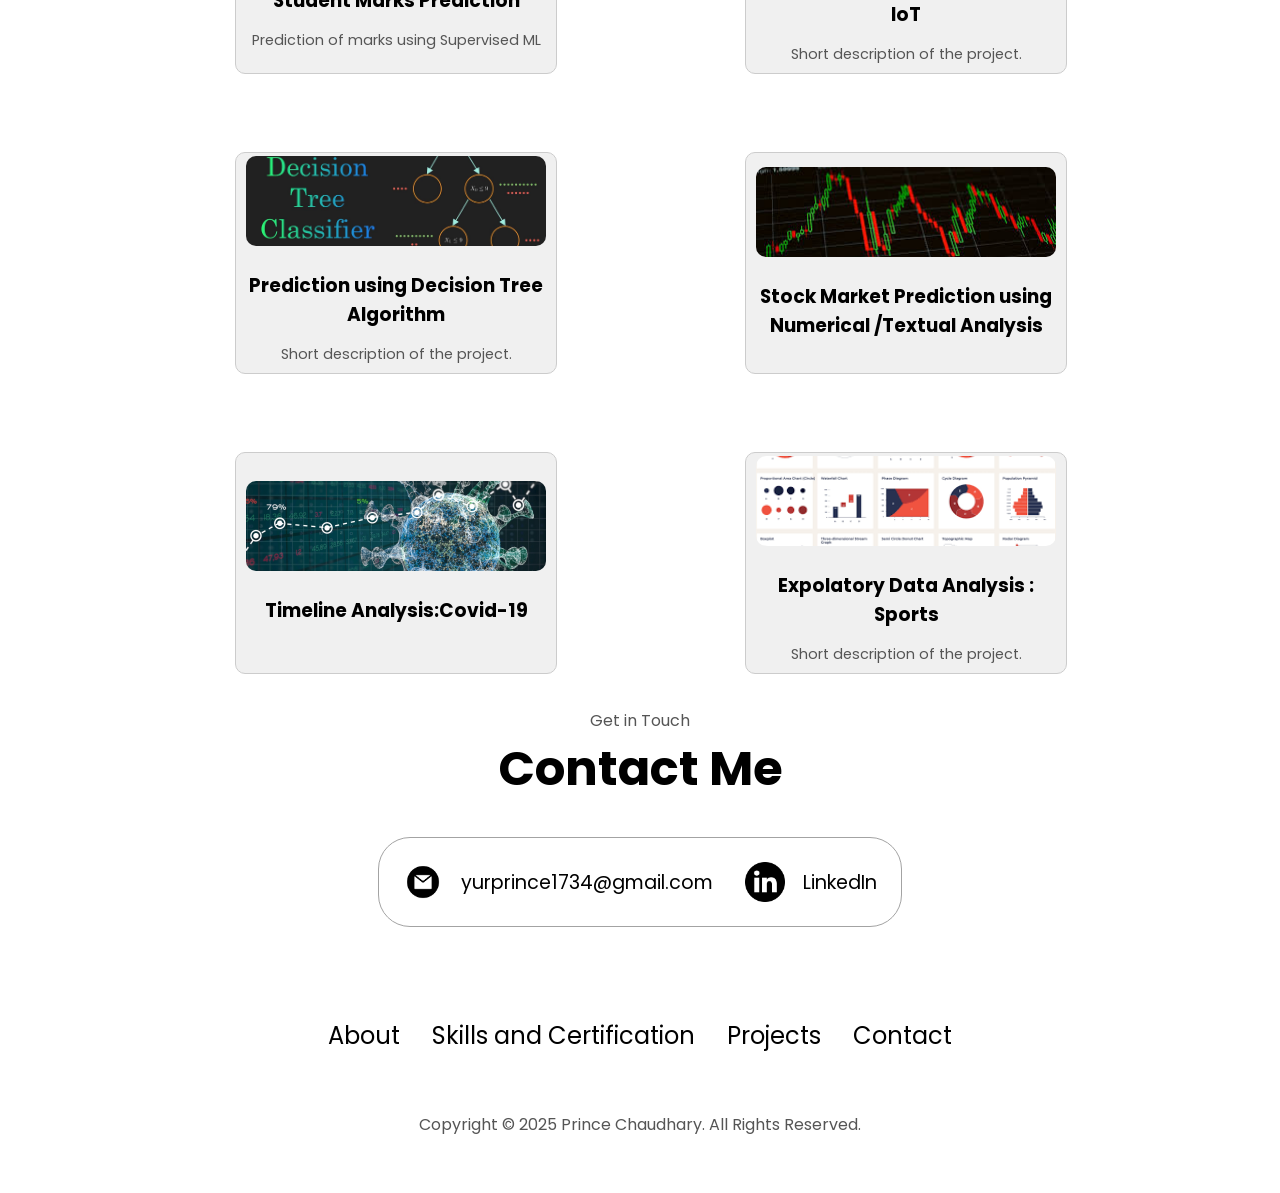
==== commit e7331bd2: "final upadte" ====
--- a/index.html
+++ b/index.html
@@ -340,7 +340,7 @@
           </ul>
         </div>
       </nav>
-      <p>Copyright &#169; 2024 Prince Chaudhary. All Rights Reserved.</p>
+      <p>Copyright &#169; 2025 Prince Chaudhary. All Rights Reserved.</p>
     </footer>
     <script src="script.js"></script>
     <script>
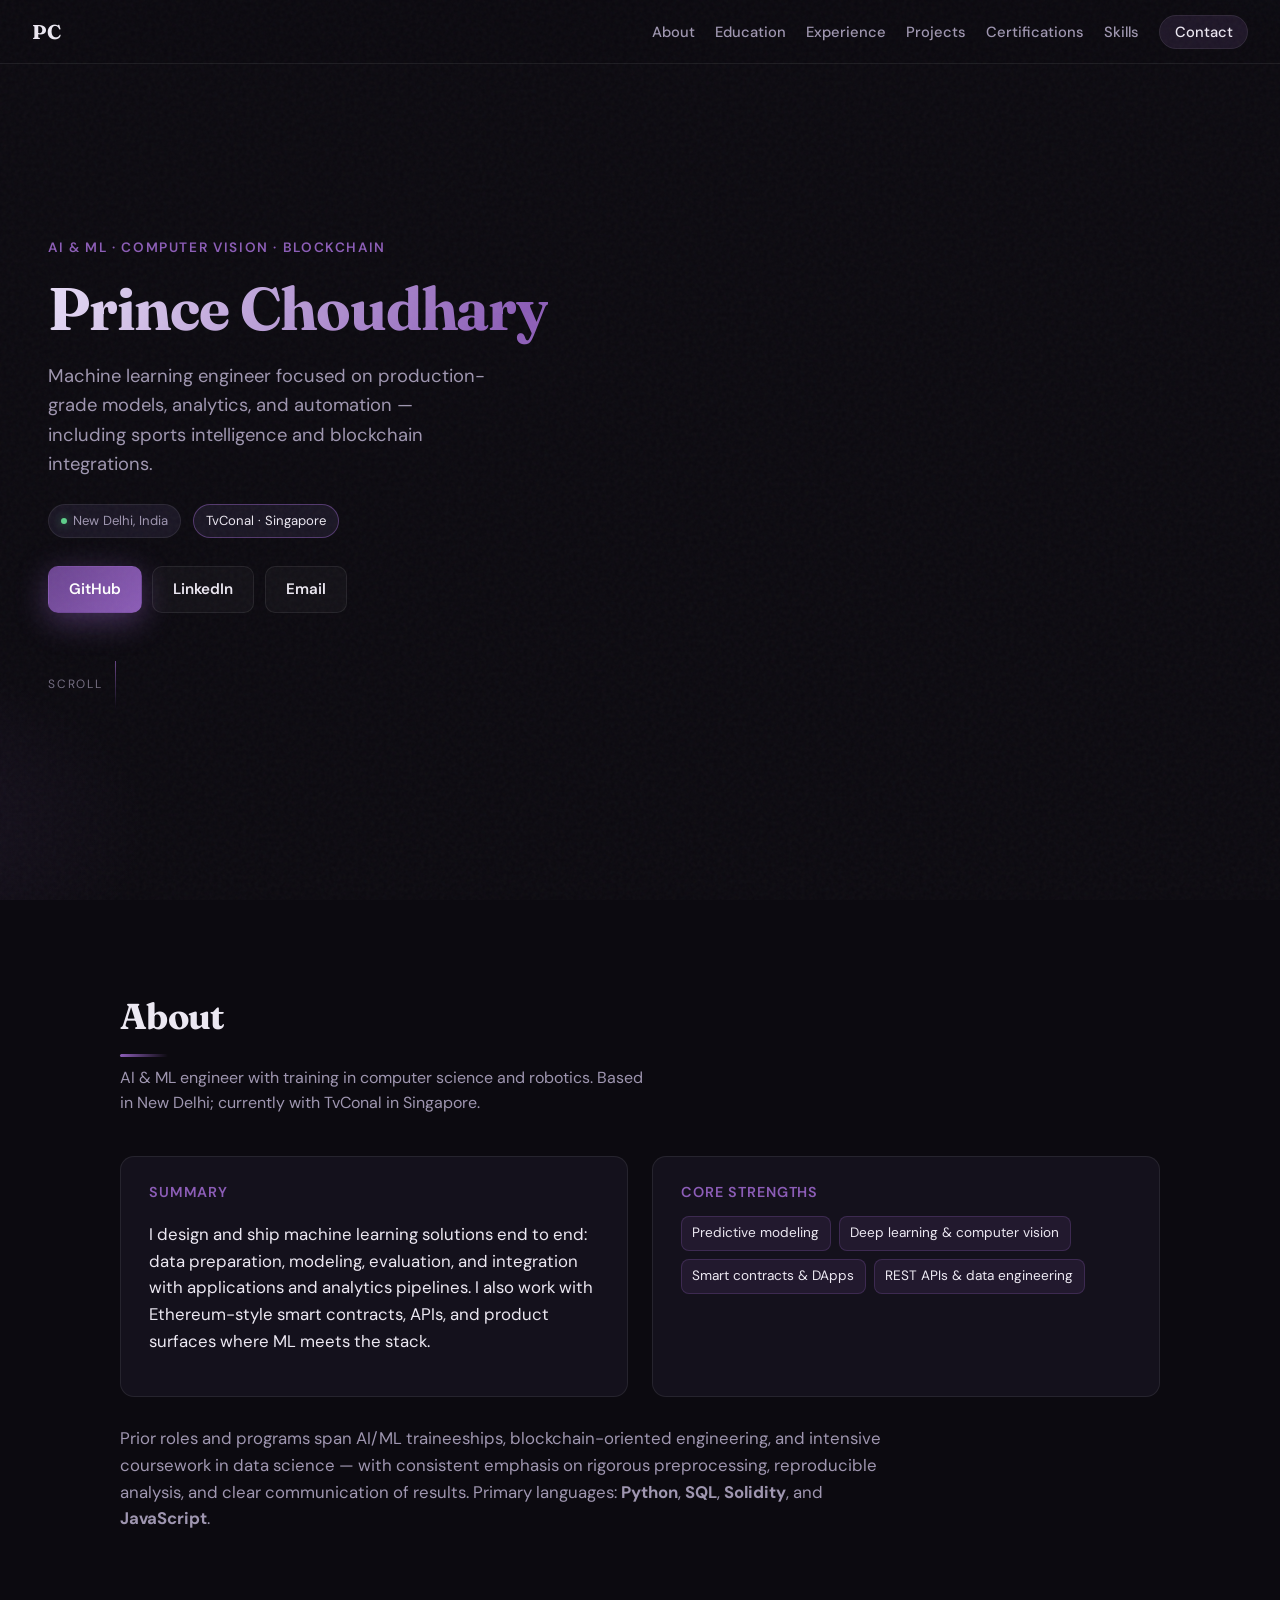
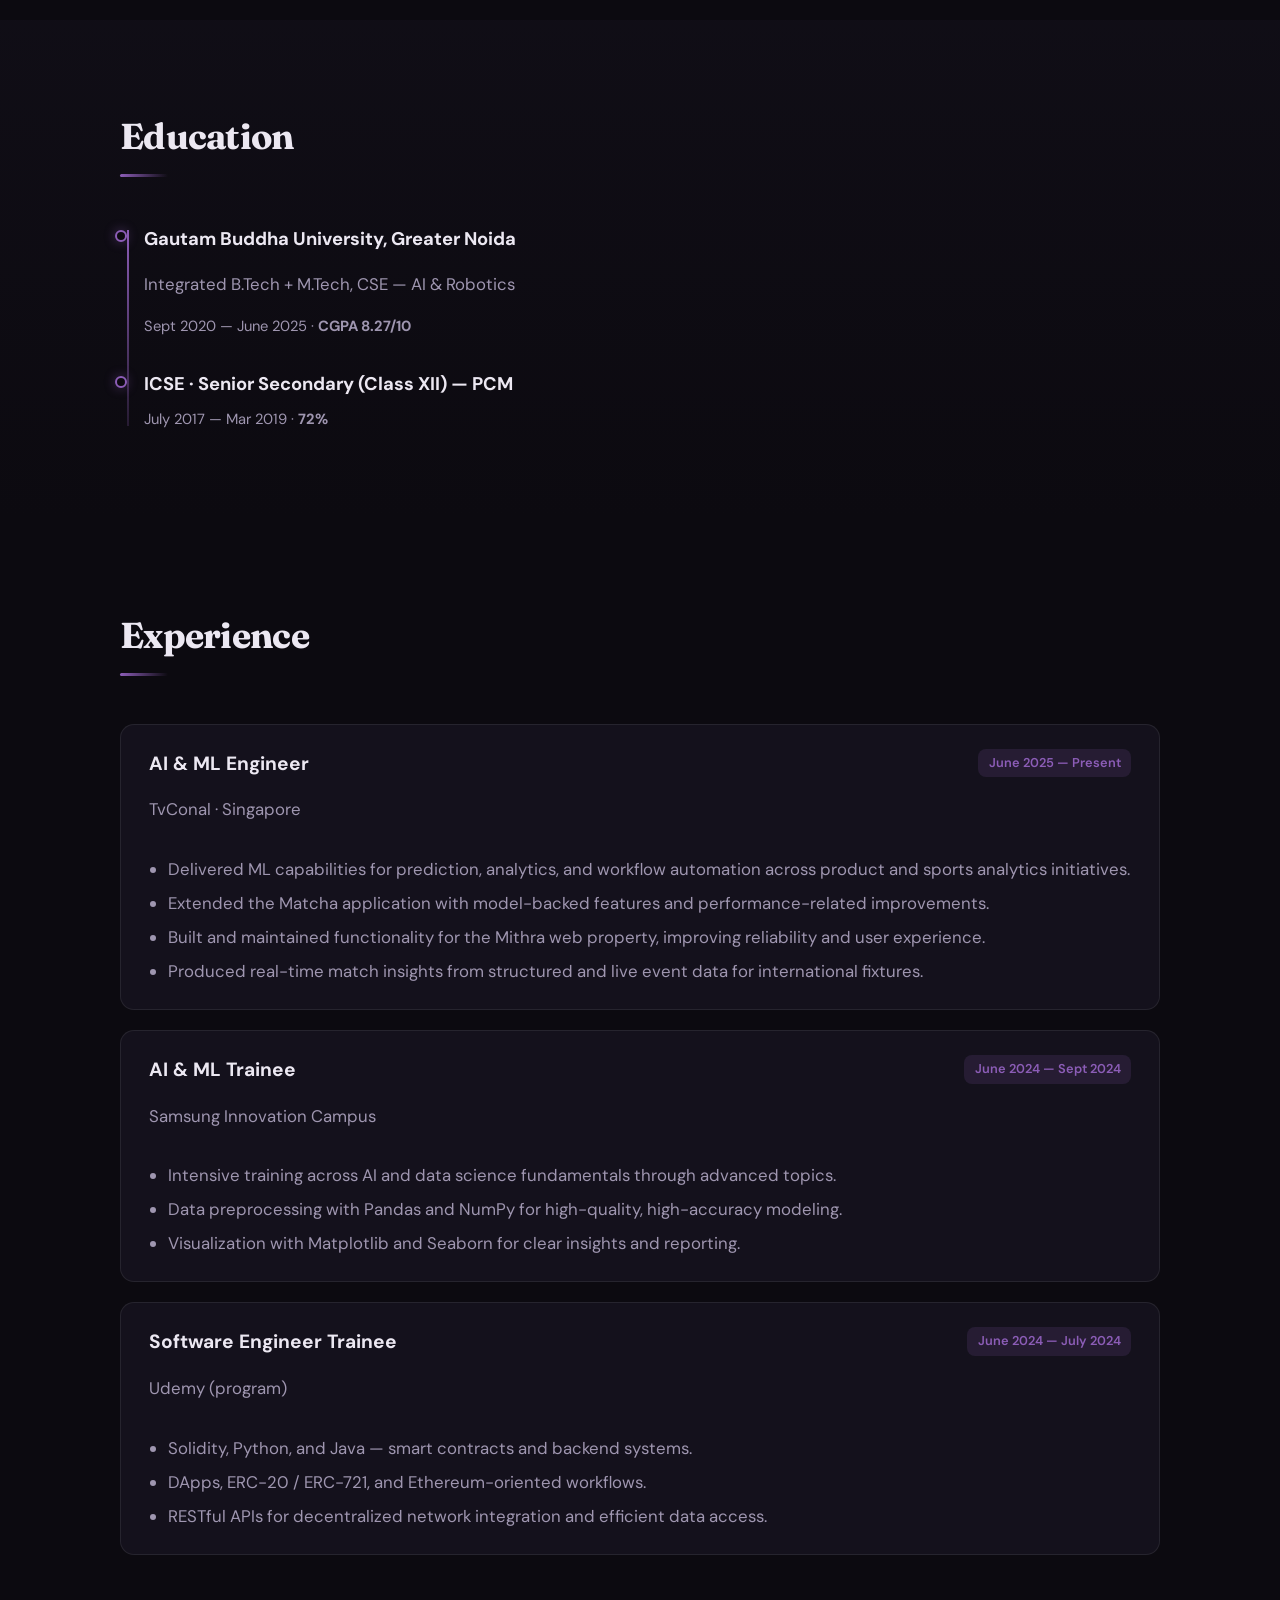
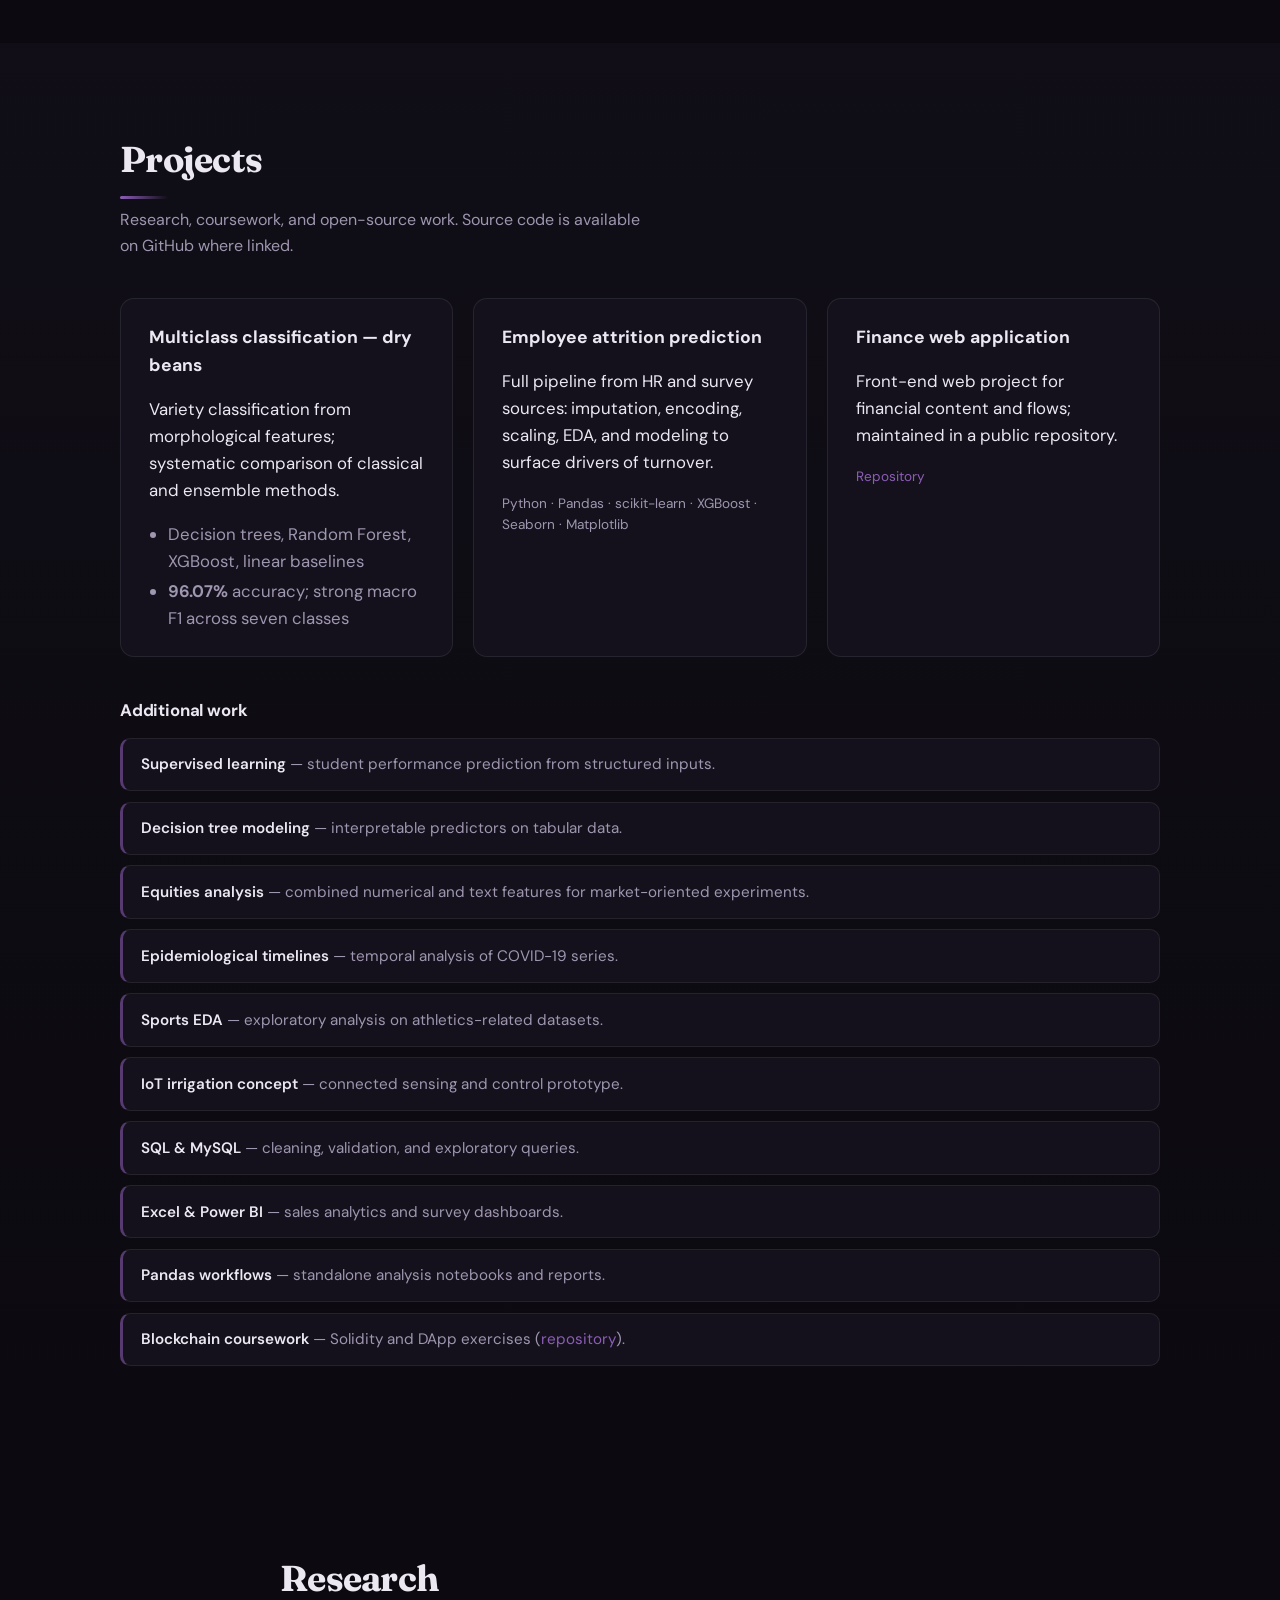
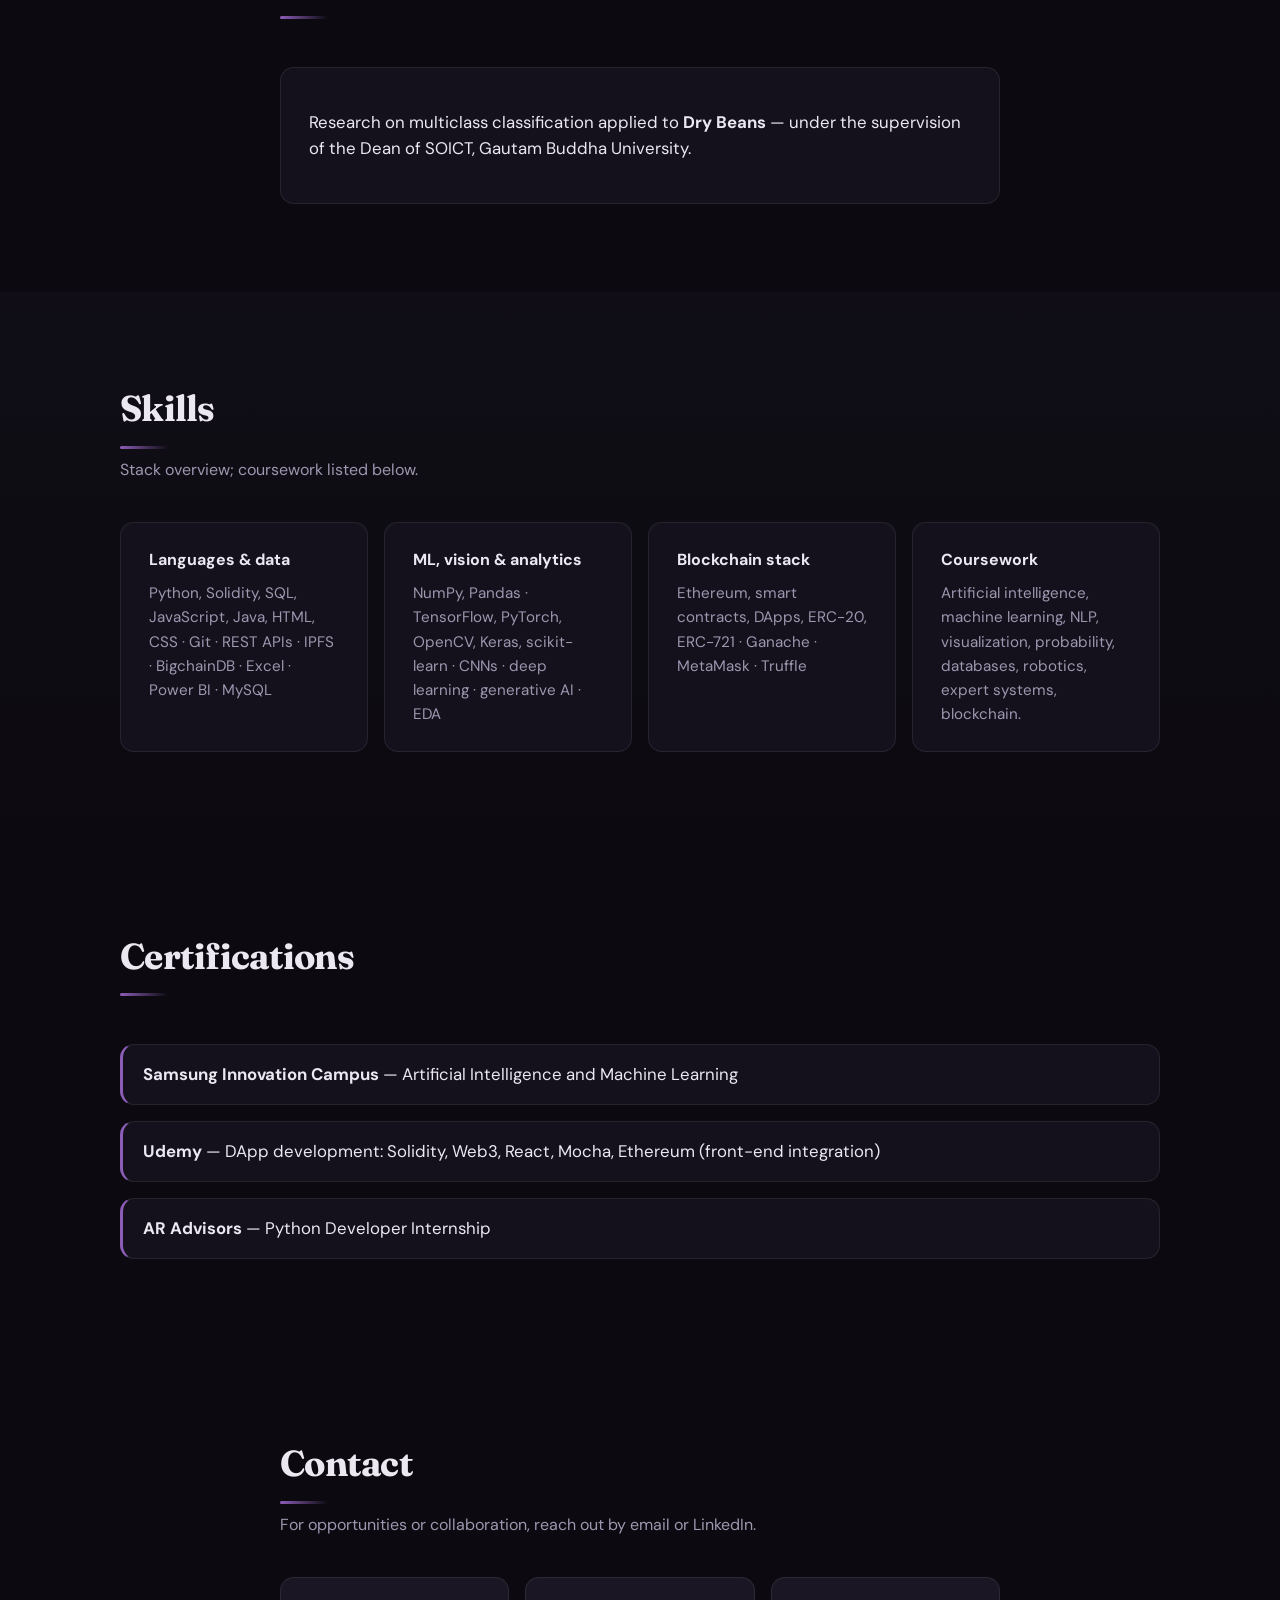
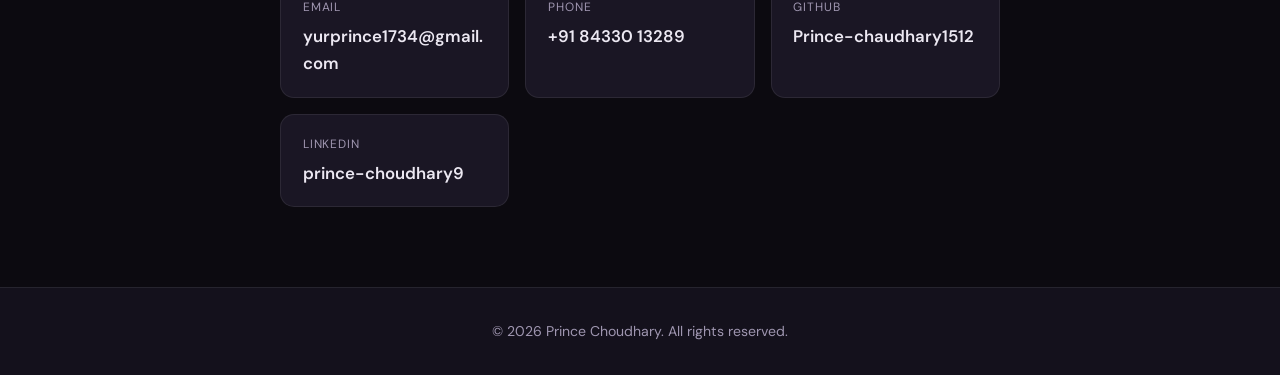
==== commit 484610b9: "Replace portfolio with new static site (HTML/CSS/JS) Co-authored-by: Cursor <cursoragent@cursor.com>" ====
--- a/index.html
+++ b/index.html
@@ -1,356 +1,305 @@
 <!DOCTYPE html>
 <html lang="en">
-  <head>
-    <meta charset="UTF-8" />
-    <meta http-equiv="X-UA-Compatible" content="IE=edge" />
-    <meta name="viewport" content="width=device-width, initial-scale=1.0" />
-    <title>Prince Choudhary - Portfolio</title>
-    <link rel="icon" type="image/x-icon" href="/assets/apple-touch-icon.ico">
-    <link rel="stylesheet" href="style.css" />
-    <link rel="stylesheet" href="mediaqueries.css" />
-  </head>
-  <body>
-    <nav id="desktop-nav">
-      <div class="logo">Prince Choudhary</div>
-      <div>
-        <ul class="nav-links">
-          <li><a href="#about">About</a></li>
-          <li><a href="#skills-certifications">Skills and Certifications</a></li>
-          <li><a href="#projects">Projects</a></li>
-          <li><a href="#contact">Contact</a></li>
+<head>
+  <meta charset="UTF-8" />
+  <meta name="viewport" content="width=device-width, initial-scale=1.0" />
+  <meta name="description" content="Prince Choudhary — AI &amp; ML Engineer. Portfolio, projects, and experience in machine learning, computer vision, and blockchain." />
+  <title>Prince Choudhary | AI &amp; ML Engineer</title>
+  <link rel="preconnect" href="https://fonts.googleapis.com" />
+  <link rel="preconnect" href="https://fonts.gstatic.com" crossorigin />
+  <link href="https://fonts.googleapis.com/css2?family=DM+Sans:ital,opsz,wght@0,9..40,400;0,9..40,500;0,9..40,600;0,9..40,700;1,9..40,400&family=Fraunces:ital,opsz,wght@0,9..144,600;0,9..144,700;1,9..144,600&display=swap" rel="stylesheet" />
+  <link rel="stylesheet" href="styles.css" />
+</head>
+<body>
+  <div class="noise" aria-hidden="true"></div>
+  <header class="site-header">
+    <a class="logo" href="#top">PC</a>
+    <nav class="nav" aria-label="Primary">
+      <button type="button" class="nav-toggle" aria-expanded="false" aria-controls="nav-menu">Menu</button>
+      <ul id="nav-menu" class="nav-list">
+        <li><a href="#about">About</a></li>
+        <li><a href="#education">Education</a></li>
+        <li><a href="#experience">Experience</a></li>
+        <li><a href="#projects">Projects</a></li>
+        <li><a href="#certifications">Certifications</a></li>
+        <li><a href="#skills">Skills</a></li>
+        <li><a href="#contact" class="nav-cta">Contact</a></li>
+      </ul>
+    </nav>
+  </header>
+
+  <main id="top">
+    <section class="hero">
+      <div class="hero-bg" aria-hidden="true"></div>
+      <div class="hero-inner reveal">
+        <p class="hero-kicker animate-in" data-delay="0">AI &amp; ML · Computer Vision · Blockchain</p>
+        <h1 class="hero-title">
+          <span class="line animate-in" data-delay="80"><span class="gradient-text">Prince Choudhary</span></span>
+        </h1>
+        <p class="hero-lede animate-in" data-delay="160">
+          Machine learning engineer focused on production-grade models, analytics, and automation — including sports intelligence and blockchain integrations.
+        </p>
+        <div class="hero-meta animate-in" data-delay="240">
+          <span class="pill"><span class="dot"></span> New Delhi, India</span>
+          <span class="pill pill-accent">TvConal · Singapore</span>
+        </div>
+        <div class="hero-actions animate-in" data-delay="320">
+          <a class="btn btn-primary" href="https://github.com/Prince-chaudhary1512" target="_blank" rel="noopener noreferrer">GitHub</a>
+          <a class="btn btn-ghost" href="https://www.linkedin.com/in/prince-choudhary9/" target="_blank" rel="noopener noreferrer">LinkedIn</a>
+          <a class="btn btn-ghost" href="mailto:yurprince1734@gmail.com">Email</a>
+        </div>
+        <div class="scroll-hint" aria-hidden="true">
+          <span>Scroll</span>
+          <span class="scroll-line"></span>
+        </div>
+      </div>
+    </section>
+
+    <section id="about" class="section">
+      <div class="container">
+        <header class="section-head reveal">
+          <h2 class="section-title">About</h2>
+          <p class="section-sub">AI &amp; ML engineer with training in computer science and robotics. Based in New Delhi; currently with TvConal in Singapore.</p>
+        </header>
+        <div class="about-grid reveal">
+          <div class="about-card">
+            <h3 class="card-title">Summary</h3>
+            <p>
+              I design and ship machine learning solutions end to end: data preparation, modeling, evaluation, and integration with applications
+              and analytics pipelines. I also work with Ethereum-style smart contracts, APIs, and product surfaces where ML meets the stack.
+            </p>
+          </div>
+          <div class="about-card">
+            <h3 class="card-title">Core strengths</h3>
+            <ul class="tag-cloud">
+              <li>Predictive modeling</li>
+              <li>Deep learning &amp; computer vision</li>
+              <li>Smart contracts &amp; DApps</li>
+              <li>REST APIs &amp; data engineering</li>
+            </ul>
+          </div>
+        </div>
+        <div class="about-prose reveal">
+          <p>
+            Prior roles and programs span AI/ML traineeships, blockchain-oriented engineering, and intensive coursework in data science —
+            with consistent emphasis on rigorous preprocessing, reproducible analysis, and clear communication of results. Primary languages:
+            <strong>Python</strong>, <strong>SQL</strong>, <strong>Solidity</strong>, and <strong>JavaScript</strong>.
+          </p>
+        </div>
+      </div>
+    </section>
+
+    <section id="education" class="section section-alt">
+      <div class="container">
+        <header class="section-head reveal">
+          <h2 class="section-title">Education</h2>
+        </header>
+        <div class="timeline">
+          <article class="timeline-item reveal">
+            <div class="timeline-marker"></div>
+            <div class="timeline-body">
+              <h3>Gautam Buddha University, Greater Noida</h3>
+              <p class="muted">Integrated B.Tech + M.Tech, CSE — AI &amp; Robotics</p>
+              <p class="timeline-meta"><time datetime="2020-09">Sept 2020</time> — <time datetime="2025-06">June 2025</time> · <strong>CGPA 8.27/10</strong></p>
+            </div>
+          </article>
+          <article class="timeline-item reveal">
+            <div class="timeline-marker"></div>
+            <div class="timeline-body">
+              <h3>ICSE · Senior Secondary (Class XII) — PCM</h3>
+              <p class="timeline-meta"><time datetime="2017-07">July 2017</time> — <time datetime="2019-03">Mar 2019</time> · <strong>72%</strong></p>
+            </div>
+          </article>
+        </div>
+      </div>
+    </section>
+
+    <section id="experience" class="section">
+      <div class="container">
+        <header class="section-head reveal">
+          <h2 class="section-title">Experience</h2>
+        </header>
+        <div class="cards-stack">
+          <article class="exp-card reveal">
+            <div class="exp-card-head">
+              <div>
+                <h3>AI &amp; ML Engineer</h3>
+                <p class="muted">TvConal · Singapore</p>
+              </div>
+              <span class="date-badge">June 2025 — Present</span>
+            </div>
+            <ul class="bullet-list">
+              <li>Delivered ML capabilities for prediction, analytics, and workflow automation across product and sports analytics initiatives.</li>
+              <li>Extended the Matcha application with model-backed features and performance-related improvements.</li>
+              <li>Built and maintained functionality for the Mithra web property, improving reliability and user experience.</li>
+              <li>Produced real-time match insights from structured and live event data for international fixtures.</li>
+            </ul>
+          </article>
+
+          <article class="exp-card reveal">
+            <div class="exp-card-head">
+              <div>
+                <h3>AI &amp; ML Trainee</h3>
+                <p class="muted">Samsung Innovation Campus</p>
+              </div>
+              <span class="date-badge">June 2024 — Sept 2024</span>
+            </div>
+            <ul class="bullet-list">
+              <li>Intensive training across AI and data science fundamentals through advanced topics.</li>
+              <li>Data preprocessing with Pandas and NumPy for high-quality, high-accuracy modeling.</li>
+              <li>Visualization with Matplotlib and Seaborn for clear insights and reporting.</li>
+            </ul>
+          </article>
+
+          <article class="exp-card reveal">
+            <div class="exp-card-head">
+              <div>
+                <h3>Software Engineer Trainee</h3>
+                <p class="muted">Udemy (program)</p>
+              </div>
+              <span class="date-badge">June 2024 — July 2024</span>
+            </div>
+            <ul class="bullet-list">
+              <li>Solidity, Python, and Java — smart contracts and backend systems.</li>
+              <li>DApps, ERC-20 / ERC-721, and Ethereum-oriented workflows.</li>
+              <li>RESTful APIs for decentralized network integration and efficient data access.</li>
+            </ul>
+          </article>
+        </div>
+      </div>
+    </section>
+
+    <section id="projects" class="section section-alt">
+      <div class="container">
+        <header class="section-head reveal">
+          <h2 class="section-title">Projects</h2>
+          <p class="section-sub">Research, coursework, and open-source work. Source code is available on GitHub where linked.</p>
+        </header>
+        <div class="project-grid">
+          <article class="project-card reveal">
+            <h3>Multiclass classification — dry beans</h3>
+            <p>Variety classification from morphological features; systematic comparison of classical and ensemble methods.</p>
+            <ul class="bullet-list compact">
+              <li>Decision trees, Random Forest, XGBoost, linear baselines</li>
+              <li><strong>96.07%</strong> accuracy; strong macro F1 across seven classes</li>
+            </ul>
+          </article>
+          <article class="project-card reveal">
+            <h3>Employee attrition prediction</h3>
+            <p>Full pipeline from HR and survey sources: imputation, encoding, scaling, EDA, and modeling to surface drivers of turnover.</p>
+            <p class="tech-note">Python · Pandas · scikit-learn · XGBoost · Seaborn · Matplotlib</p>
+          </article>
+          <article class="project-card reveal">
+            <h3>Finance web application</h3>
+            <p>Front-end web project for financial content and flows; maintained in a public repository.</p>
+            <p class="tech-note"><a href="https://github.com/Prince-chaudhary1512/finance-website" target="_blank" rel="noopener noreferrer">Repository</a></p>
+          </article>
+        </div>
+
+        <h3 class="project-subtitle reveal">Additional work</h3>
+        <ul class="project-dense-list reveal">
+          <li><strong>Supervised learning</strong> — student performance prediction from structured inputs.</li>
+          <li><strong>Decision tree modeling</strong> — interpretable predictors on tabular data.</li>
+          <li><strong>Equities analysis</strong> — combined numerical and text features for market-oriented experiments.</li>
+          <li><strong>Epidemiological timelines</strong> — temporal analysis of COVID-19 series.</li>
+          <li><strong>Sports EDA</strong> — exploratory analysis on athletics-related datasets.</li>
+          <li><strong>IoT irrigation concept</strong> — connected sensing and control prototype.</li>
+          <li><strong>SQL &amp; MySQL</strong> — cleaning, validation, and exploratory queries.</li>
+          <li><strong>Excel &amp; Power BI</strong> — sales analytics and survey dashboards.</li>
+          <li><strong>Pandas workflows</strong> — standalone analysis notebooks and reports.</li>
+          <li><strong>Blockchain coursework</strong> — Solidity and DApp exercises (<a href="https://github.com/Prince-chaudhary1512/Udemy" target="_blank" rel="noopener noreferrer">repository</a>).</li>
         </ul>
       </div>
-    </nav>
-    <nav id="hamburger-nav">
-      <div class="logo">Prince Choudhary</div>
-      <div class="hamburger-menu">
-        <div class="hamburger-icon" onclick="toggleMenu()">
-          <span></span>
-          <span></span>
-          <span></span>
-        </div>
-        <div class="menu-links">
-          <li><a href="#about" onclick="toggleMenu()">About</a></li>
-          <li><a href="#skills-certifications" onclick="toggleMenu()">Skills & Certifications</a></li>
-          <li><a href="#projects" onclick="toggleMenu()">Projects</a></li>
-          <li><a href="#contact" onclick="toggleMenu()">Contact</a></li>
-        </div>
-      </div>
-    </nav>
-    <section id="profile">
-      <div class="section__pic-container">
-        <img
-          src="./assets/princeprofilepic.JPG"
-          alt="Prince Chodhary profile picture"
-        />
-      </div>
-      <div class="section__text">
-        <p class="section__text__p1">Hello, I'm</p>
-        <h1 class="title">Prince Choudhary</h1>
-        <p class="section__text__p2">AI & ML Engineer</p>
-        <div class="btn-container">
-          <button
-            class="btn btn-color-2"
-            onclick="window.open('./assets/Princeresume.pdf')"
-          >
-            Download CV
-          </button>
-          <button class="btn btn-color-1" onclick="location.href='./#contact'">
-            Contact Info
-          </button>
-        </div>
-        <div id="socials-container">
-          <img
-            src="./assets/linkedin.png"
-            alt="My LinkedIn profile"
-            class="icon"
-            onclick="location.href='https://www.linkedin.com/in/prince-choudhary-74227a229/'"
-          />
-          <img
-            src="./assets/github.png"
-            alt="My Github profile"
-            class="icon"
-            onclick="location.href='https:https://github.com/Prince-chaudhary1512'"
-          />
-        </div>
-      </div>
-    </section>
-    <section id="about">
-      <p class="section__text__p1" style="text-align: center;">Get To Know More</p>
-      <h1 class="title">About Me</h1>
-      <br> </br>
-      <br> </br>
-      <div class="section-container">
-        <div class="about-details-container">
-          <div class="about-containers">
-            <div class="details-container">
-              <img
-                src="./assets/experience.png"
-                alt="Experience icon"
-                class="icon"
-              />
-              <h3>Experience</h3>
-              <p>
-                1+ years<br />AI & ML Intern<br />Blockchain Developer Intern
-              </p>
-            </div>
-            <div class="details-container">
-              <img
-                src="./assets/education.png"
-                alt="Education icon"
-                class="icon"
-              />
-              <h3>Education</h3>
-              <p>
-                Integrated B.Tech + M.Tech<br />Computer Science and Engineering<br />
-                Masters in Artificial Intelligence and Robotics <br /> Gautam Buddha University, Greater Noida, IN
-              </p>
-            </div>
-          </div>
-          <div class="text-container">
-            <p style="text-align: center;">
-              Hello, I’m Prince Choudhary, a dedicated and detail-oriented Artificial Intelligence & Machine Learning Engineer with a passion for turning complex data into actionable insights. With over a year of experience in data science, Machine Learning and Blockchain Development, I specialize in Deploying smart contracts, data modeling and machine learning.
-              <br> </br>
-              I hold an Integrated B.Tech and M.Tech degree in Computer Science and Engineering, and I’m currently pursuing a Master’s degree in Artificial Intelligence and Robotics from Gautam Buddha University, Greater Noida, IN. My academic background has equipped me with a strong foundation in various programming languages, including Python, solidity, SQL, and JavaScript, and proficiency in AI and Machine Learning.
-
-             <br> </br>
-              Throughout my career, I have honed my skills in extracting, cleaning, and interpreting complex datasets to enhance business performance. I am adept at using advanced analytical techniques and tools to provide deep insights and support data-driven decision-making. My technical expertise extends to areas like machine learning, Smart contracts, and REST APIs, ensuring I can tackle a wide array of data challenges.
-
-             <br> </br>
-             I am passionate about continuous learning and have pursued various certifications to keep my skills sharp and relevant. I am committed to applying my knowledge and analytical abilities to drive strategic initiatives and improve operational efficiency in any dynamic work environment.
-
-             <br> </br>Whether working independently or collaborating with a team, I bring a problem-solving mindset and a dedication to excellence. I am enthusiastic about leveraging data to make impactful decisions and am always ready to embrace new challenges in the ever-evolving field of data analytics.
-             
-            </p>
-          </div>
-        </div>
-      </div>
-      <img
-        src="./assets/arrow.png"
-        alt="Arrow icon"
-        class="icon arrow"
-        onclick="location.href='./#experience'"
-      />
-    </section>
-    <br>
-    <br>
-    <br> </br>
-    <br> </br>
-    <br>
-    <section id="skills-certifications">
-      <p class="section__text__p1">My Professional</p>
-      <h1 class="title">Skills & Certifications</h1>
-      <div class="skills-certifications-container">
-        <div class="skills-container">
-          <h2 class="section-sub-title">Skills</h2>
-          <div class="skill-category">
-            <h3 class="skill-category-title">Programming Languages</h3>
-            <ul class="skill-list">
-              <li>
-                <img src="./assets/python.png" alt="Python icon" class="icon" />
-                <span>Python</span>
-              </li>
-            
-              <li>
-                <img src="./assets/solidity.jpeg" alt="Solidity Icon" class="icon" />
-                <span>solidity</span>
-              </li>
-              
-              <li>
-                <img src="./assets/sql.png" alt="SQL icon" class="icon" />
-                <span>SQL</span>
-              </li>
-
-            </ul>
-          </div>
-          <div class="skill-category">
-            <h3 class="skill-category-title">AI,Machine Learning and Blockchain Tools</h3>
-            <ul class="skill-list">
-              <li>
-                <img src="./assets/numpy.png" alt="NumPy icon" class="icon" />
-                <span>NumPy</span>
-              </li>
-              <li>
-                <img src="./assets/aaaa.png" alt="Pandas icon" class="icon" />
-                <span>Pandas</span>
-              </li>
-              <li>
-                <img src="./assets/Ganache.png" alt="Ganache icon" class="icon" />
-                <span>Ganache</span>
-              </li>
-              <li>
-                <img src="./assets/metamask.jpeg" alt="metamask icon" class="icon" />
-                <span>Metamask</span>
-              </li>
-              <li>
-                <img src="./assets/truffle.png" alt="truffle icon" class="icon" />
-                <span>Truffle</span>
-              </li>
-            </ul>
-          </div>
-          
-        </div>
-        <div class="certifications-container">
-          <h2 class="section-sub-title">Certifications</h2>
-          <ul class="certification-list">
-            <li>
-
-              <div class="certification-details">
-                <h4>Artificial Intelligence and Machine Learning Trainee</h4>
-                <p>Issued by Samsung</p>
-              </div>
-            </li>
-            <li>
-
-              <div class="certification-details">
-                <h4> DApp Development - Smart Contracts - Solidity, Web3, React, Mocha, Ethereum Blockchain Programming for Front-end </h4>
-                <p>Issued by Udemy</p>
-              </div>
-            </li>
-          
-            <li>
-              
-              <div class="certification-details">
-                <h4>Python Developer Intern</h4>
-                <p>Issued by AR Adviors</p>
-              </div>
-            </li>
-          
-          </ul>
-        </div>
-      </div>
-    </section>
-    
-    <section id="projects">
-      <p class="section__text__p1">My Work</p>
-      <h1 class="title">Projects</h1>
-      <div class="projects-container">
-        <div class="project-card" onclick="toggleDetails(this)">
-          <div class="project-front">
-            <img src="./assets/marks.jpg" alt="Project 1 Image" class="project-image" />
-            <h3>Student Marks Prediction</h3>
-            <p>Prediction of marks using Supervised ML</p>
-          </div>
-          <div class="project-back">
-            <h4>Details</h4>
-            <p>More detailed description of the project including technologies used, challenges faced, and results achieved.</p>
-            <a href="https://github.com/abhirup-y/Data-Analysis/tree/5fad62b343d143fc19af188160be04f1dd97cfd1/Student%20Marks%20Prediction" target="_blank">View on GitHub</a>
-          </div>
-        </div>
-        <div class="project-card" onclick="toggleDetails(this)">
-          <div class="project-front">
-            <img src="./assets/iot.jpg" alt="Project 2" class="project-image" />
-            <h3>Smart irrigation system using IoT</h3>
-            <p>Short description of the project.</p>
-          </div>
-          <div class="project-back">
-            <h4>Details</h4>
-            <p>More detailed description of the project including technologies used, challenges faced, and results achieved.</p>
-            <a href="https://github.com/yourusername/project2" target="_blank">View on GitHub</a>
-          </div>
-        </div>
-        <div class="project-card" onclick="toggleDetails(this)">
-          <div class="project-front">
-            <img src="./assets/decisiontree.jpg" alt="Project 3" class="project-image" />
-            <h3>Prediction using Decision Tree Algorithm</h3>
-            <p>Short description of the project.</p>
-          </div>
-          <div class="project-back">
-            <h4>Details</h4>
-            <p>More detailed description of the project including technologies used, challenges faced, and results achieved.</p>
-            <a href="https://github.com/yourusername/project3" target="_blank">View on GitHub</a>
-          </div>
-        </div>
-        <div class="project-card" onclick="toggleDetails(this)">
-          <div class="project-front">
-            <img src="./assets/stock.jpeg" alt="Project 4" class="project-image" />
-            <h3>Stock Market Prediction using Numerical /Textual Analysis</h3>
-            <p></p>
-          </div>
-          <div class="project-back">
-            <h4>Details</h4>
-            <p>More detailed description of the project including technologies used, challenges faced, and results achieved.</p>
-            <a href="https://github.com/yourusername/project4" target="_blank">View on GitHub</a>
-          </div>
-        </div>
-        <div class="project-card" onclick="toggleDetails(this)">
-          <div class="project-front">
-            <img src="./assets/covid.jpg" alt="Project 5 Image" class="project-image" />
-            <h3>Timeline Analysis:Covid-19</h3>
-            <p></p>
-          </div>
-          <div class="project-back">
-            <h4>Details</h4>
-            <p>More detailed description of the project including technologies used, challenges faced, and results achieved.</p>
-            <a href="https://github.com/yourusername/project5" target="_blank">View on GitHub</a>
-          </div>
-        </div>
-        <div class="project-card" onclick="toggleDetails(this)">
-          <div class="project-front">
-            <img src="./assets/sports.png" alt="Project 6 Image" class="project-image" />
-            <h3>Expolatory Data Analysis : Sports</h3>
-            <p>Short description of the project.</p>
-          </div>
-          <div class="project-back">
-            <h4>Details</h4>
-            <p>More detailed description of the project including technologies used, challenges faced, and results achieved.</p>
-            <a href="https://github.com/yourusername/project6" target="_blank">View on GitHub</a>
-          </div>
-        </div>
-        <!-- Add more project cards as needed -->
-      </div>
-    </section>
-    
-    
-    </section>
-    <section id="contact">
-      <p class="section__text__p1">Get in Touch</p>
-      <h1 class="title">Contact Me</h1>
-      <div class="contact-info-upper-container">
-        <div class="contact-info-container">
-          <img
-            src="./assets/email.png"
-            alt="Email icon"
-            class="icon contact-icon email-icon"
-          />
-          <p><a href="mailto:yurprince1734@gmail.com">yurprince1734@gmail.com</a></p>
-        </div>
-        <div class="contact-info-container">
-          <img
-            src="./assets/linkedin.png"
-            alt="LinkedIn icon"
-            class="icon contact-icon"
-          />
+    </section>
+
+    <section id="research" class="section">
+      <div class="container narrow">
+        <header class="section-head reveal">
+          <h2 class="section-title">Research</h2>
+        </header>
+        <div class="research-block reveal">
           <p>
-            <a href="https://www.linkedin.com/in/prince-choudhary9/"
-              >LinkedIn</a
-            >
+            Research on multiclass classification applied to <strong>Dry Beans</strong> — under the supervision of the Dean of SOICT,
+            Gautam Buddha University.
           </p>
         </div>
       </div>
     </section>
-    <footer>
-      <nav>
-        <div class="nav-links-container">
-          <ul class="nav-links">
-            <li><a href="#about">About</a></li>
-            <li><a href="#skills-certifications">Skills and Certification</a></li>
-            <li><a href="#projects">Projects</a></li>
-            <li><a href="#contact">Contact</a></li>
-          </ul>
-        </div>
-      </nav>
-      <p>Copyright &#169; 2025 Prince Chaudhary. All Rights Reserved.</p>
-    </footer>
-    <script src="script.js"></script>
-    <script>
-      function toggleMenu() {
-        document.querySelector('.hamburger-menu').classList.toggle('open');
-      }
-      
-      function toggleDetails(element) {
-        element.classList.toggle('flipped');
-      }
-    </script>
-  </body>
+
+    <section id="skills" class="section section-alt">
+      <div class="container">
+        <header class="section-head reveal">
+          <h2 class="section-title">Skills</h2>
+          <p class="section-sub">Stack overview; coursework listed below.</p>
+        </header>
+        <div class="skills-grid reveal">
+          <div class="skill-block">
+            <h3>Languages &amp; data</h3>
+            <p>Python, Solidity, SQL, JavaScript, Java, HTML, CSS · Git · REST APIs · IPFS · BigchainDB · Excel · Power BI · MySQL</p>
+          </div>
+          <div class="skill-block">
+            <h3>ML, vision &amp; analytics</h3>
+            <p>NumPy, Pandas · TensorFlow, PyTorch, OpenCV, Keras, scikit-learn · CNNs · deep learning · generative AI · EDA</p>
+          </div>
+          <div class="skill-block">
+            <h3>Blockchain stack</h3>
+            <p>Ethereum, smart contracts, DApps, ERC-20, ERC-721 · Ganache · MetaMask · Truffle</p>
+          </div>
+          <div class="skill-block">
+            <h3>Coursework</h3>
+            <p>Artificial intelligence, machine learning, NLP, visualization, probability, databases, robotics, expert systems, blockchain.</p>
+          </div>
+        </div>
+      </div>
+    </section>
+
+    <section id="certifications" class="section">
+      <div class="container">
+        <header class="section-head reveal">
+          <h2 class="section-title">Certifications</h2>
+        </header>
+        <ul class="cert-list reveal">
+          <li><strong>Samsung Innovation Campus</strong> — Artificial Intelligence and Machine Learning</li>
+          <li><strong>Udemy</strong> — DApp development: Solidity, Web3, React, Mocha, Ethereum (front-end integration)</li>
+          <li><strong>AR Advisors</strong> — Python Developer Internship</li>
+        </ul>
+      </div>
+    </section>
+
+    <section id="contact" class="section contact-section">
+      <div class="container narrow">
+        <header class="section-head reveal">
+          <h2 class="section-title">Contact</h2>
+          <p class="section-sub">For opportunities or collaboration, reach out by email or LinkedIn.</p>
+        </header>
+        <div class="contact-grid reveal">
+          <a class="contact-card" href="mailto:yurprince1734@gmail.com">
+            <span class="contact-label">Email</span>
+            <span class="contact-value">yurprince1734@gmail.com</span>
+          </a>
+          <a class="contact-card" href="tel:+918433013289">
+            <span class="contact-label">Phone</span>
+            <span class="contact-value">+91 84330 13289</span>
+          </a>
+          <a class="contact-card" href="https://github.com/Prince-chaudhary1512" target="_blank" rel="noopener noreferrer">
+            <span class="contact-label">GitHub</span>
+            <span class="contact-value">Prince-chaudhary1512</span>
+          </a>
+          <a class="contact-card" href="https://www.linkedin.com/in/prince-choudhary9/" target="_blank" rel="noopener noreferrer">
+            <span class="contact-label">LinkedIn</span>
+            <span class="contact-value">prince-choudhary9</span>
+          </a>
+        </div>
+      </div>
+    </section>
+  </main>
+
+  <footer class="site-footer">
+    <div class="container footer-inner">
+      <p>© <span id="year"></span> Prince Choudhary. All rights reserved.</p>
+    </div>
+  </footer>
+
+  <script src="script.js"></script>
+</body>
 </html>
--- a/styles.css
+++ b/styles.css
@@ -0,0 +1,824 @@
+/* ---- Design tokens (aligned with resume violet RGB 140, 93, 183) ---- */
+:root {
+  --violet: #8c5db7;
+  --violet-dim: #6b4490;
+  --violet-glow: rgba(140, 93, 183, 0.45);
+  --bg: #0c0a10;
+  --bg-elevated: #14111c;
+  --surface: #1a1624;
+  --text: #ece8f2;
+  --muted: #9f96b0;
+  --border: rgba(255, 255, 255, 0.08);
+  --radius: 14px;
+  --font-sans: "DM Sans", system-ui, sans-serif;
+  --font-display: "Fraunces", Georgia, serif;
+  --header-h: 64px;
+  --ease-out: cubic-bezier(0.22, 1, 0.36, 1);
+}
+
+*,
+*::before,
+*::after {
+  box-sizing: border-box;
+}
+
+html {
+  scroll-behavior: smooth;
+}
+
+body {
+  margin: 0;
+  font-family: var(--font-sans);
+  font-size: 1.05rem;
+  line-height: 1.6;
+  color: var(--text);
+  background: var(--bg);
+  overflow-x: hidden;
+}
+
+.noise {
+  pointer-events: none;
+  position: fixed;
+  inset: 0;
+  z-index: 9999;
+  opacity: 0.04;
+  background-image: url("data:image/svg+xml,%3Csvg viewBox='0 0 256 256' xmlns='http://www.w3.org/2000/svg'%3E%3Cfilter id='n'%3E%3CfeTurbulence type='fractalNoise' baseFrequency='0.85' numOctaves='4' stitchTiles='stitch'/%3E%3C/filter%3E%3Crect width='100%25' height='100%25' filter='url(%23n)'/%3E%3C/svg%3E");
+}
+
+a {
+  color: var(--violet);
+  text-decoration: none;
+  transition: color 0.2s ease, opacity 0.2s ease;
+}
+
+a:hover {
+  color: #b88fd8;
+}
+
+img {
+  max-width: 100%;
+  height: auto;
+}
+
+/* ---- Header ---- */
+.site-header {
+  position: fixed;
+  top: 0;
+  left: 0;
+  right: 0;
+  z-index: 100;
+  display: flex;
+  align-items: center;
+  justify-content: space-between;
+  padding: 0.75rem clamp(1rem, 4vw, 2rem);
+  background: rgba(12, 10, 16, 0.72);
+  backdrop-filter: blur(12px);
+  border-bottom: 1px solid var(--border);
+  min-height: var(--header-h);
+}
+
+.logo {
+  font-family: var(--font-display);
+  font-weight: 700;
+  font-size: 1.25rem;
+  color: var(--text);
+  letter-spacing: 0.02em;
+}
+
+.nav {
+  display: flex;
+  align-items: center;
+}
+
+.nav-toggle {
+  display: none;
+  background: var(--surface);
+  border: 1px solid var(--border);
+  color: var(--text);
+  padding: 0.5rem 0.85rem;
+  border-radius: 8px;
+  font: inherit;
+  cursor: pointer;
+}
+
+.nav-list {
+  display: flex;
+  gap: 0.25rem 1.25rem;
+  list-style: none;
+  margin: 0;
+  padding: 0;
+  align-items: center;
+}
+
+.nav-list a {
+  color: var(--muted);
+  font-size: 0.92rem;
+  font-weight: 500;
+}
+
+.nav-list a:hover {
+  color: var(--text);
+}
+
+.nav-cta {
+  padding: 0.4rem 0.9rem;
+  border-radius: 999px;
+  border: 1px solid var(--border);
+  color: var(--text) !important;
+  background: rgba(140, 93, 183, 0.15);
+}
+
+.nav-cta:hover {
+  background: rgba(140, 93, 183, 0.35);
+  border-color: var(--violet);
+}
+
+/* ---- Hero ---- */
+.hero {
+  position: relative;
+  min-height: 100vh;
+  min-height: 100dvh;
+  display: flex;
+  align-items: center;
+  padding: calc(var(--header-h) + 2rem) clamp(1rem, 5vw, 3rem) 4rem;
+  overflow: hidden;
+}
+
+.hero-bg {
+  position: absolute;
+  inset: -20%;
+  background:
+    radial-gradient(ellipse 80% 50% at 50% -20%, var(--violet-glow), transparent 55%),
+    radial-gradient(ellipse 60% 40% at 100% 0%, rgba(107, 68, 144, 0.28), transparent 50%),
+    radial-gradient(ellipse 50% 35% at 0% 80%, rgba(140, 93, 183, 0.16), transparent 45%);
+  animation: breathe 22s var(--ease-out) infinite alternate;
+}
+
+@keyframes breathe {
+  0% {
+    opacity: 0.85;
+    transform: scale(1) translate(0, 0);
+  }
+  100% {
+    opacity: 1;
+    transform: scale(1.05) translate(2%, -1%);
+  }
+}
+
+.hero-inner {
+  position: relative;
+  z-index: 1;
+  max-width: 720px;
+}
+
+.hero-kicker {
+  font-size: 0.85rem;
+  font-weight: 600;
+  letter-spacing: 0.12em;
+  text-transform: uppercase;
+  color: var(--violet);
+  margin-bottom: 1rem;
+}
+
+.hero-title {
+  font-family: var(--font-display);
+  font-size: clamp(2.5rem, 6vw, 3.75rem);
+  font-weight: 700;
+  line-height: 1.12;
+  margin: 0 0 1.25rem;
+  letter-spacing: -0.02em;
+}
+
+.gradient-text {
+  background: linear-gradient(120deg, #e8dff7 0%, var(--violet) 48%, #d4b8eb 100%);
+  background-size: 200% auto;
+  -webkit-background-clip: text;
+  background-clip: text;
+  color: transparent;
+  animation: shimmer 14s ease-in-out infinite;
+}
+
+@keyframes shimmer {
+  0%,
+  100% {
+    background-position: 0% center;
+  }
+  50% {
+    background-position: 100% center;
+  }
+}
+
+.hero-lede {
+  font-size: 1.15rem;
+  color: var(--muted);
+  max-width: 34ch;
+  margin: 0 0 1.5rem;
+}
+
+.hero-meta {
+  display: flex;
+  flex-wrap: wrap;
+  gap: 0.5rem 0.75rem;
+  margin-bottom: 1.75rem;
+}
+
+.pill {
+  display: inline-flex;
+  align-items: center;
+  gap: 0.4rem;
+  font-size: 0.82rem;
+  padding: 0.35rem 0.75rem;
+  border-radius: 999px;
+  background: var(--surface);
+  border: 1px solid var(--border);
+  color: var(--muted);
+}
+
+.pill-accent {
+  border-color: rgba(140, 93, 183, 0.5);
+  color: var(--text);
+}
+
+.dot {
+  width: 6px;
+  height: 6px;
+  border-radius: 50%;
+  background: #5ecf8a;
+  box-shadow: 0 0 10px rgba(94, 207, 138, 0.6);
+}
+
+.hero-actions {
+  display: flex;
+  flex-wrap: wrap;
+  gap: 0.65rem;
+}
+
+.btn {
+  display: inline-flex;
+  align-items: center;
+  justify-content: center;
+  padding: 0.65rem 1.25rem;
+  border-radius: 10px;
+  font-weight: 600;
+  font-size: 0.95rem;
+  border: 1px solid transparent;
+  transition: transform 0.2s var(--ease-out), box-shadow 0.2s, background 0.2s;
+}
+
+.btn-primary {
+  background: linear-gradient(135deg, var(--violet-dim), var(--violet));
+  color: #fff;
+  box-shadow: 0 8px 32px var(--violet-glow);
+}
+
+.btn-primary:hover {
+  transform: translateY(-2px);
+  box-shadow: 0 12px 40px var(--violet-glow);
+  color: #fff;
+}
+
+.btn-ghost {
+  border-color: var(--border);
+  color: var(--text);
+  background: rgba(255, 255, 255, 0.03);
+}
+
+.btn-ghost:hover {
+  border-color: var(--violet);
+  background: rgba(140, 93, 183, 0.12);
+  color: var(--text);
+}
+
+.scroll-hint {
+  display: flex;
+  align-items: center;
+  gap: 0.75rem;
+  margin-top: 3rem;
+  font-size: 0.75rem;
+  letter-spacing: 0.15em;
+  text-transform: uppercase;
+  color: var(--muted);
+  opacity: 0.7;
+}
+
+.scroll-line {
+  display: block;
+  width: 1px;
+  height: 48px;
+  background: linear-gradient(to bottom, var(--violet), transparent);
+  animation: scroll-pulse 2.5s ease-in-out infinite;
+}
+
+@keyframes scroll-pulse {
+  0%,
+  100% {
+    transform: scaleY(0.6);
+    opacity: 0.4;
+  }
+  50% {
+    transform: scaleY(1);
+    opacity: 1;
+  }
+}
+
+/* ---- Sections ---- */
+.section {
+  padding: clamp(3.5rem, 8vw, 5.5rem) clamp(1rem, 5vw, 2rem);
+  position: relative;
+}
+
+.section-alt {
+  background: linear-gradient(180deg, rgba(20, 17, 28, 0.5) 0%, var(--bg) 100%);
+}
+
+.container {
+  max-width: 1040px;
+  margin: 0 auto;
+}
+
+.container.narrow {
+  max-width: 720px;
+}
+
+.section-head {
+  margin-bottom: 2.5rem;
+}
+
+.section-title {
+  font-family: var(--font-display);
+  font-size: clamp(1.75rem, 3.5vw, 2.25rem);
+  margin: 0 0 0.5rem;
+  letter-spacing: -0.02em;
+  position: relative;
+  display: inline-block;
+}
+
+.section-title::after {
+  content: "";
+  display: block;
+  margin-top: 0.5rem;
+  width: 48px;
+  height: 3px;
+  border-radius: 2px;
+  background: linear-gradient(90deg, var(--violet), transparent);
+}
+
+.section-sub {
+  margin: 0;
+  color: var(--muted);
+  font-size: 1rem;
+  max-width: 48ch;
+}
+
+.muted {
+  color: var(--muted);
+}
+
+.small {
+  font-size: 0.88rem;
+}
+
+/* ---- About ---- */
+.about-prose {
+  margin-top: 1.75rem;
+  max-width: 65ch;
+  color: var(--muted);
+}
+
+.about-prose p {
+  margin: 0;
+}
+
+.about-grid {
+  display: grid;
+  grid-template-columns: repeat(auto-fit, minmax(280px, 1fr));
+  gap: 1.5rem;
+}
+
+.about-card,
+.skill-block,
+.project-card,
+.research-block {
+  background: var(--bg-elevated);
+  border: 1px solid var(--border);
+  border-radius: var(--radius);
+  padding: 1.5rem 1.75rem;
+}
+
+.card-title {
+  font-size: 0.9rem;
+  font-weight: 600;
+  text-transform: uppercase;
+  letter-spacing: 0.06em;
+  color: var(--violet);
+  margin: 0 0 0.75rem;
+}
+
+.tag-cloud {
+  list-style: none;
+  margin: 0;
+  padding: 0;
+  display: flex;
+  flex-wrap: wrap;
+  gap: 0.5rem;
+}
+
+.tag-cloud li {
+  font-size: 0.85rem;
+  padding: 0.35rem 0.65rem;
+  border-radius: 8px;
+  background: rgba(140, 93, 183, 0.12);
+  border: 1px solid rgba(140, 93, 183, 0.25);
+}
+
+/* ---- Timeline ---- */
+.timeline {
+  position: relative;
+  padding-left: 1.5rem;
+}
+
+.timeline::before {
+  content: "";
+  position: absolute;
+  left: 0.45rem;
+  top: 0.35rem;
+  bottom: 0.35rem;
+  width: 2px;
+  background: linear-gradient(to bottom, var(--violet), rgba(140, 93, 183, 0.2));
+}
+
+.timeline-item {
+  position: relative;
+  padding-bottom: 2rem;
+}
+
+.timeline-item:last-child {
+  padding-bottom: 0;
+}
+
+.timeline-marker {
+  position: absolute;
+  left: -1.5rem;
+  top: 0.35rem;
+  width: 12px;
+  height: 12px;
+  margin-left: -5px;
+  border-radius: 50%;
+  background: var(--bg);
+  border: 2px solid var(--violet);
+  box-shadow: 0 0 12px var(--violet-glow);
+}
+
+.timeline-body h3 {
+  margin: 0 0 0.35rem;
+  font-size: 1.15rem;
+}
+
+.timeline-meta {
+  margin: 0.5rem 0 0;
+  font-size: 0.92rem;
+  color: var(--muted);
+}
+
+/* ---- Experience ---- */
+.cards-stack {
+  display: flex;
+  flex-direction: column;
+  gap: 1.25rem;
+}
+
+.exp-card {
+  background: var(--bg-elevated);
+  border: 1px solid var(--border);
+  border-radius: var(--radius);
+  padding: 1.5rem 1.75rem;
+  transition: border-color 0.25s ease, transform 0.25s var(--ease-out);
+}
+
+.exp-card:hover {
+  border-color: rgba(140, 93, 183, 0.35);
+  transform: translateY(-2px);
+}
+
+.exp-card-head {
+  display: flex;
+  flex-wrap: wrap;
+  align-items: flex-start;
+  justify-content: space-between;
+  gap: 0.75rem;
+  margin-bottom: 1rem;
+}
+
+.exp-card-head h3 {
+  margin: 0;
+  font-size: 1.2rem;
+}
+
+.date-badge {
+  font-size: 0.8rem;
+  font-weight: 600;
+  color: var(--violet);
+  padding: 0.25rem 0.65rem;
+  border-radius: 8px;
+  background: rgba(140, 93, 183, 0.15);
+  white-space: nowrap;
+}
+
+.bullet-list {
+  margin: 0;
+  padding-left: 1.2rem;
+  color: var(--muted);
+}
+
+.bullet-list li {
+  margin-bottom: 0.45rem;
+}
+
+.bullet-list.compact li {
+  margin-bottom: 0.25rem;
+}
+
+.bullet-list li:last-child {
+  margin-bottom: 0;
+}
+
+/* ---- Projects ---- */
+.project-grid {
+  display: grid;
+  grid-template-columns: repeat(auto-fit, minmax(280px, 1fr));
+  gap: 1.25rem;
+}
+
+.project-subtitle {
+  font-family: var(--font-sans);
+  font-size: 1.05rem;
+  font-weight: 700;
+  margin: 2.25rem 0 0.85rem;
+  letter-spacing: -0.01em;
+}
+
+.project-grid + .project-subtitle {
+  margin-top: 2.5rem;
+}
+
+.project-dense-list {
+  list-style: none;
+  margin: 0 0 0.5rem;
+  padding: 0;
+  display: flex;
+  flex-direction: column;
+  gap: 0.65rem;
+}
+
+.project-dense-list li {
+  margin: 0;
+  padding: 0.85rem 1.1rem;
+  background: var(--bg-elevated);
+  border: 1px solid var(--border);
+  border-radius: 10px;
+  font-size: 0.95rem;
+  color: var(--muted);
+  border-left: 3px solid rgba(140, 93, 183, 0.55);
+}
+
+.project-dense-list strong {
+  color: var(--text);
+  font-weight: 600;
+}
+
+
+.project-card {
+  transition: transform 0.3s var(--ease-out), border-color 0.3s;
+}
+
+.project-card:hover {
+  transform: translateY(-4px);
+  border-color: rgba(140, 93, 183, 0.4);
+}
+
+.project-card h3 {
+  margin: 0 0 0.65rem;
+  font-size: 1.1rem;
+}
+
+.tech-note {
+  font-size: 0.85rem;
+  color: var(--muted);
+  margin: 0.75rem 0 0;
+}
+
+/* ---- Skills ---- */
+.skills-grid {
+  display: grid;
+  grid-template-columns: repeat(auto-fit, minmax(240px, 1fr));
+  gap: 1rem;
+}
+
+.skill-block h3 {
+  margin: 0 0 0.5rem;
+  font-size: 1rem;
+}
+
+.skill-block p {
+  margin: 0;
+  color: var(--muted);
+  font-size: 0.95rem;
+}
+
+/* ---- Cert ---- */
+.cert-list {
+  list-style: none;
+  margin: 0;
+  padding: 0;
+  display: flex;
+  flex-direction: column;
+  gap: 1rem;
+}
+
+.cert-list li {
+  padding: 1rem 1.25rem;
+  background: var(--bg-elevated);
+  border: 1px solid var(--border);
+  border-radius: var(--radius);
+  border-left: 3px solid var(--violet);
+}
+
+/* ---- Contact ---- */
+.contact-section {
+  padding-bottom: 5rem;
+}
+
+.contact-grid {
+  display: grid;
+  grid-template-columns: repeat(auto-fit, minmax(220px, 1fr));
+  gap: 1rem;
+}
+
+.contact-card {
+  display: flex;
+  flex-direction: column;
+  gap: 0.35rem;
+  padding: 1.25rem 1.35rem;
+  border-radius: var(--radius);
+  background: var(--surface);
+  border: 1px solid var(--border);
+  color: var(--text);
+  transition: border-color 0.2s, transform 0.2s var(--ease-out);
+}
+
+.contact-card:hover {
+  border-color: var(--violet);
+  transform: translateY(-2px);
+  color: var(--text);
+}
+
+.contact-label {
+  font-size: 0.75rem;
+  text-transform: uppercase;
+  letter-spacing: 0.08em;
+  color: var(--muted);
+}
+
+.contact-value {
+  font-weight: 600;
+  word-break: break-word;
+}
+
+/* ---- Footer ---- */
+.site-footer {
+  padding: 2rem clamp(1rem, 5vw, 2rem);
+  border-top: 1px solid var(--border);
+  background: var(--bg-elevated);
+}
+
+.footer-inner {
+  text-align: center;
+  max-width: 1040px;
+  margin: 0 auto;
+}
+
+.footer-inner p {
+  margin: 0;
+  font-size: 0.88rem;
+  color: var(--muted);
+}
+
+/* ---- Scroll reveal ---- */
+.reveal {
+  opacity: 0;
+  transform: translateY(28px);
+  transition: opacity 0.65s var(--ease-out), transform 0.65s var(--ease-out);
+}
+
+.reveal.is-visible {
+  opacity: 1;
+  transform: translateY(0);
+}
+
+.animate-in {
+  opacity: 0;
+  transform: translateY(16px);
+}
+
+.hero.is-ready .animate-in {
+  animation: rise 0.85s var(--ease-out) forwards;
+}
+
+.hero.is-ready .animate-in[data-delay="80"] {
+  animation-delay: 80ms;
+}
+
+.hero.is-ready .animate-in[data-delay="160"] {
+  animation-delay: 160ms;
+}
+
+.hero.is-ready .animate-in[data-delay="240"] {
+  animation-delay: 240ms;
+}
+
+.hero.is-ready .animate-in[data-delay="320"] {
+  animation-delay: 320ms;
+}
+
+@keyframes rise {
+  from {
+    opacity: 0;
+    transform: translateY(20px);
+  }
+  to {
+    opacity: 1;
+    transform: translateY(0);
+  }
+}
+
+/* ---- Mobile nav ---- */
+@media (max-width: 768px) {
+  .nav-toggle {
+    display: block;
+  }
+
+  .nav-list {
+    position: fixed;
+    top: var(--header-h);
+    left: 0;
+    right: 0;
+    flex-direction: column;
+    align-items: stretch;
+    padding: 1rem;
+    gap: 0;
+    background: rgba(12, 10, 16, 0.97);
+    border-bottom: 1px solid var(--border);
+    transform: translateY(-100%);
+    opacity: 0;
+    visibility: hidden;
+    transition: transform 0.35s var(--ease-out), opacity 0.35s ease, visibility 0.35s;
+  }
+
+  .nav-list.is-open {
+    transform: translateY(0);
+    opacity: 1;
+    visibility: visible;
+  }
+
+  .nav-list li {
+    border-bottom: 1px solid var(--border);
+  }
+
+  .nav-list li:last-child {
+    border-bottom: none;
+  }
+
+  .nav-list a {
+    display: block;
+    padding: 0.85rem 0.5rem;
+  }
+
+  .scroll-hint {
+    display: none;
+  }
+}
+
+@media (prefers-reduced-motion: reduce) {
+  *,
+  *::before,
+  *::after {
+    animation-duration: 0.01ms !important;
+    animation-iteration-count: 1 !important;
+    transition-duration: 0.01ms !important;
+  }
+
+  html {
+    scroll-behavior: auto;
+  }
+
+  .reveal {
+    opacity: 1;
+    transform: none;
+  }
+
+  .hero.is-ready .animate-in {
+    animation: none;
+    opacity: 1;
+    transform: none;
+  }
+}
